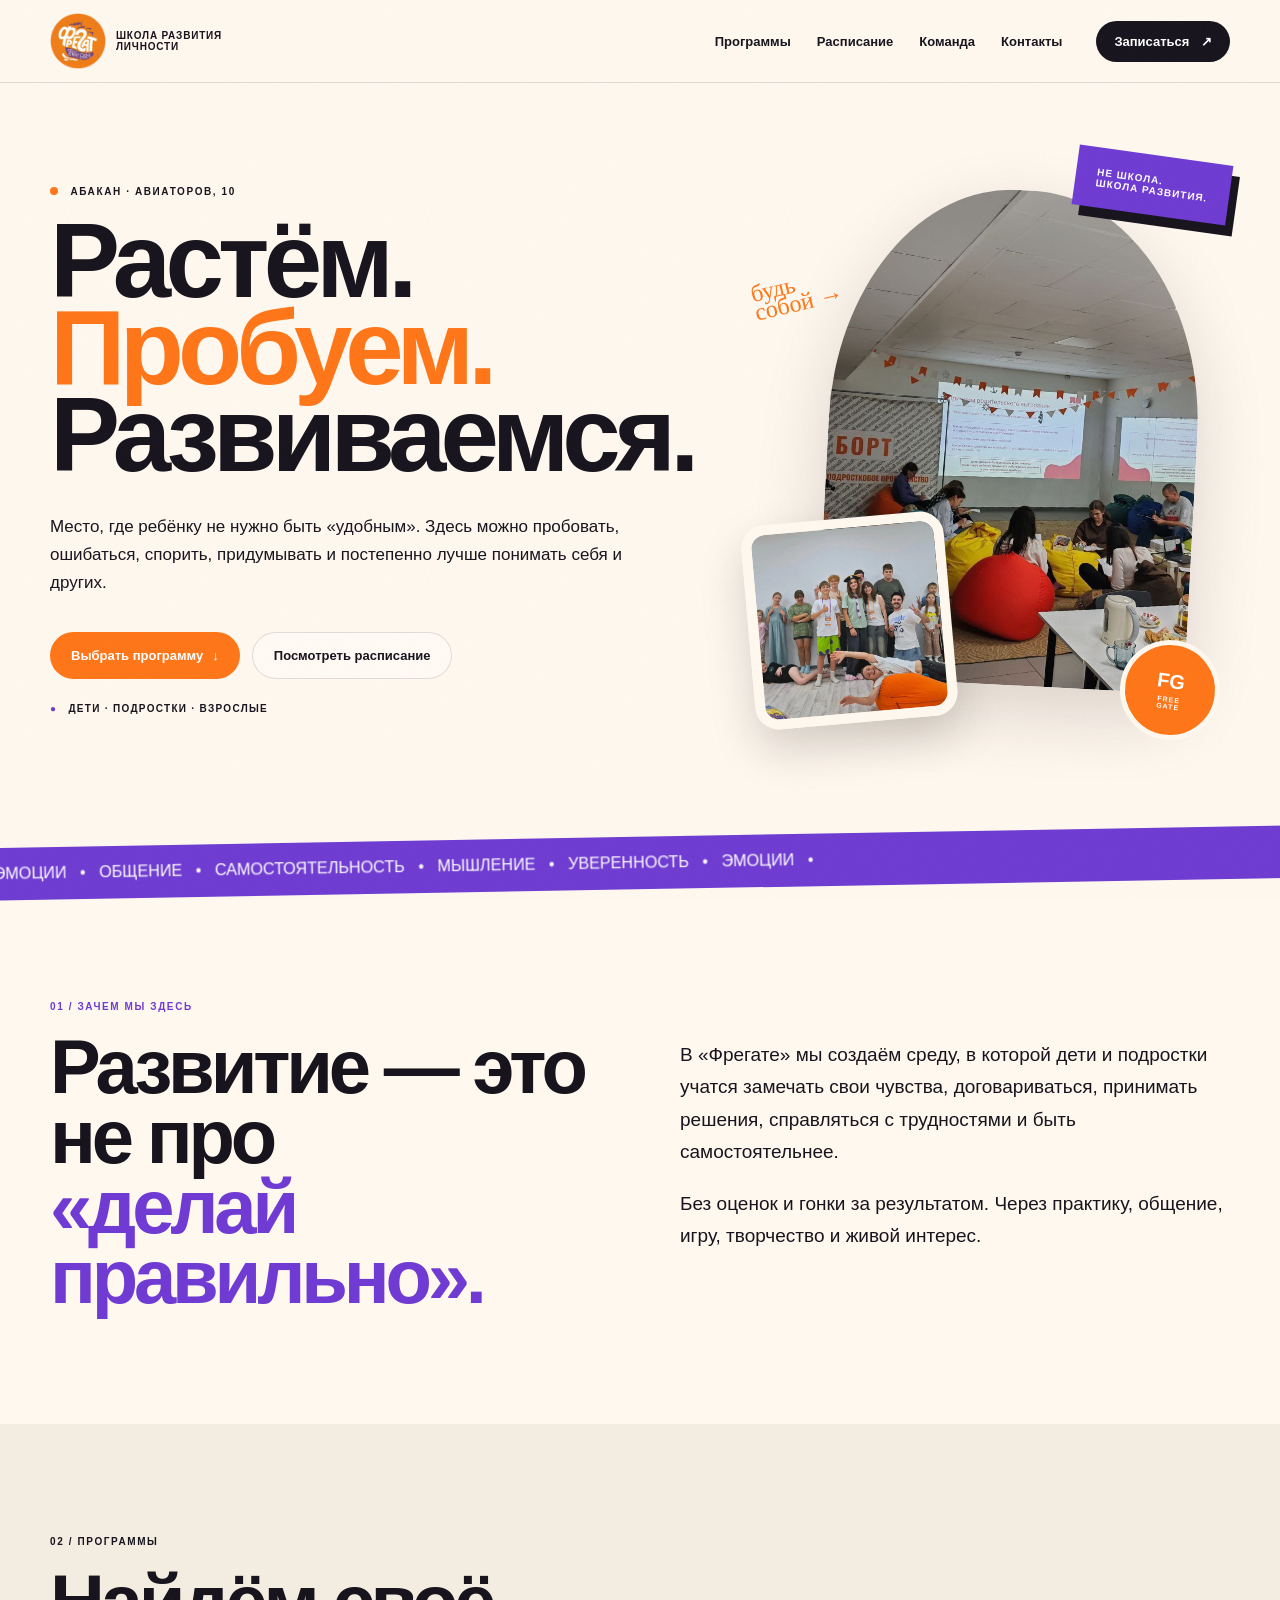
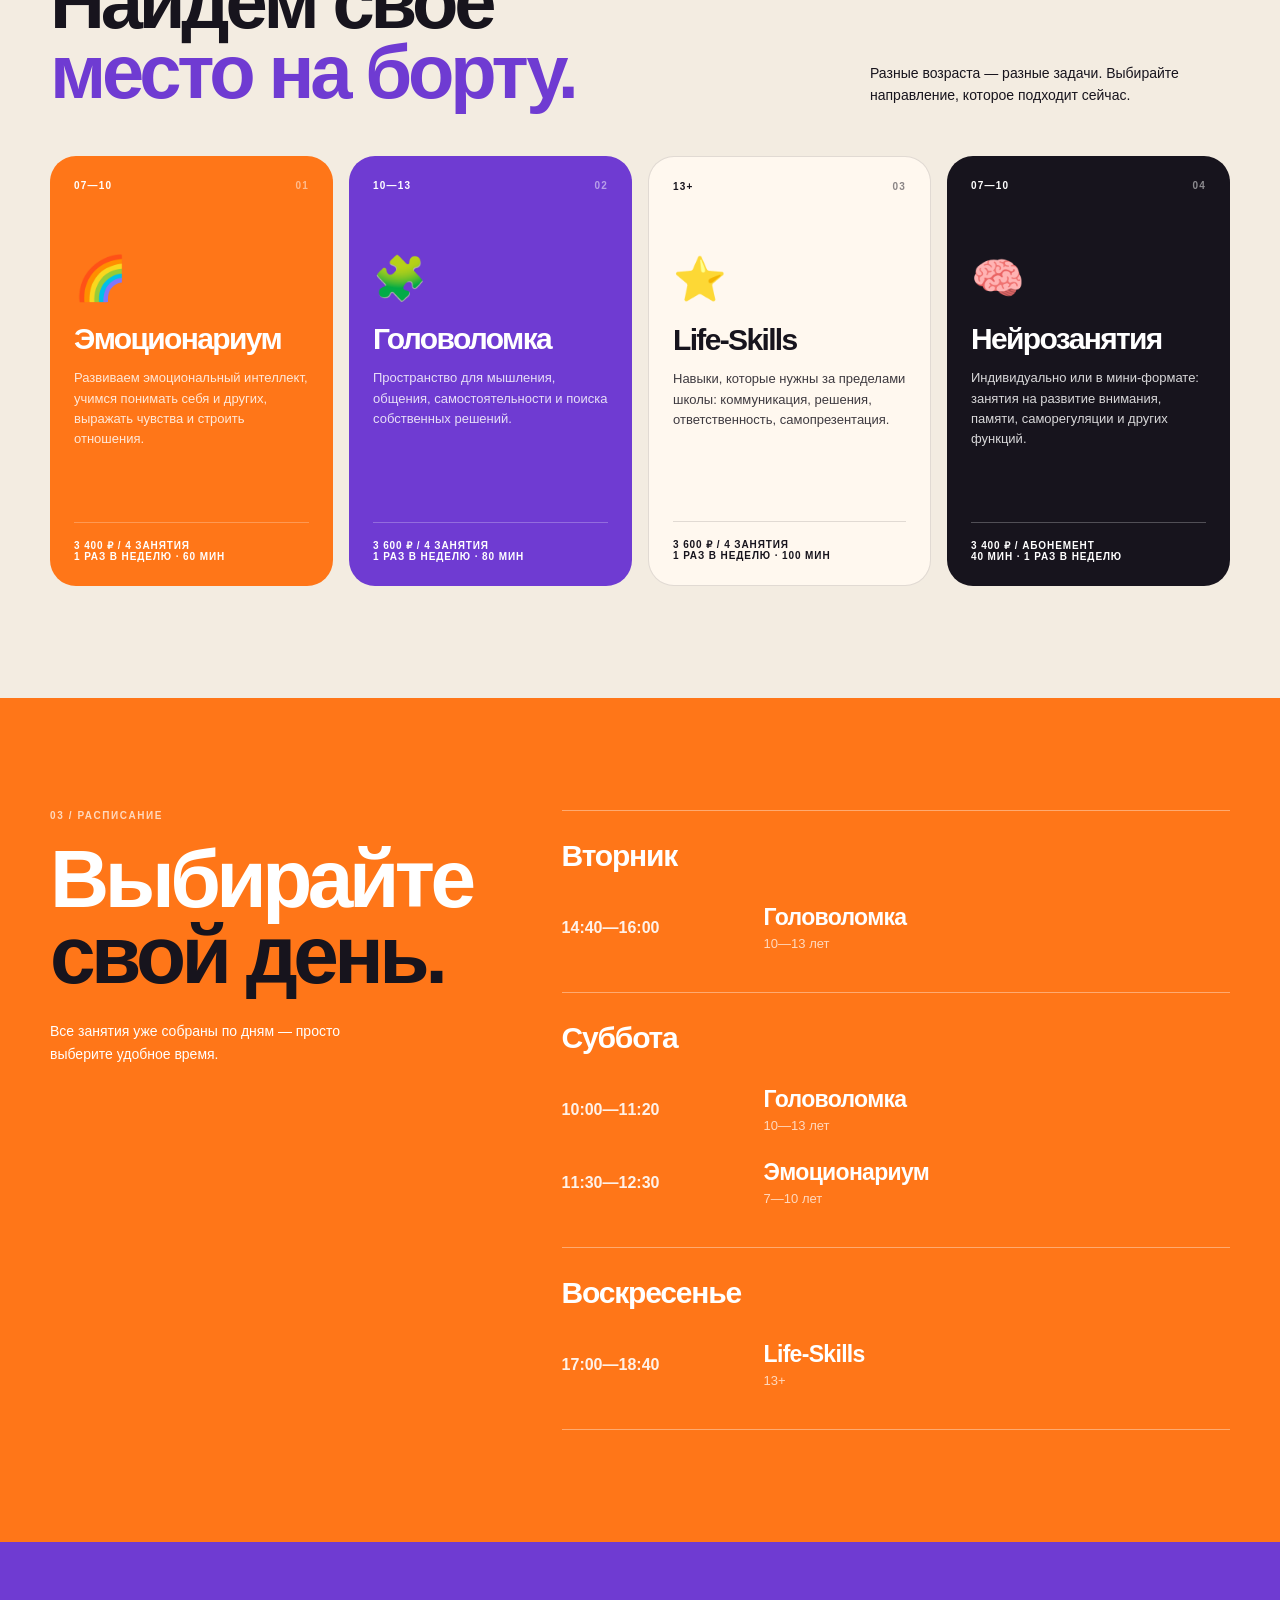
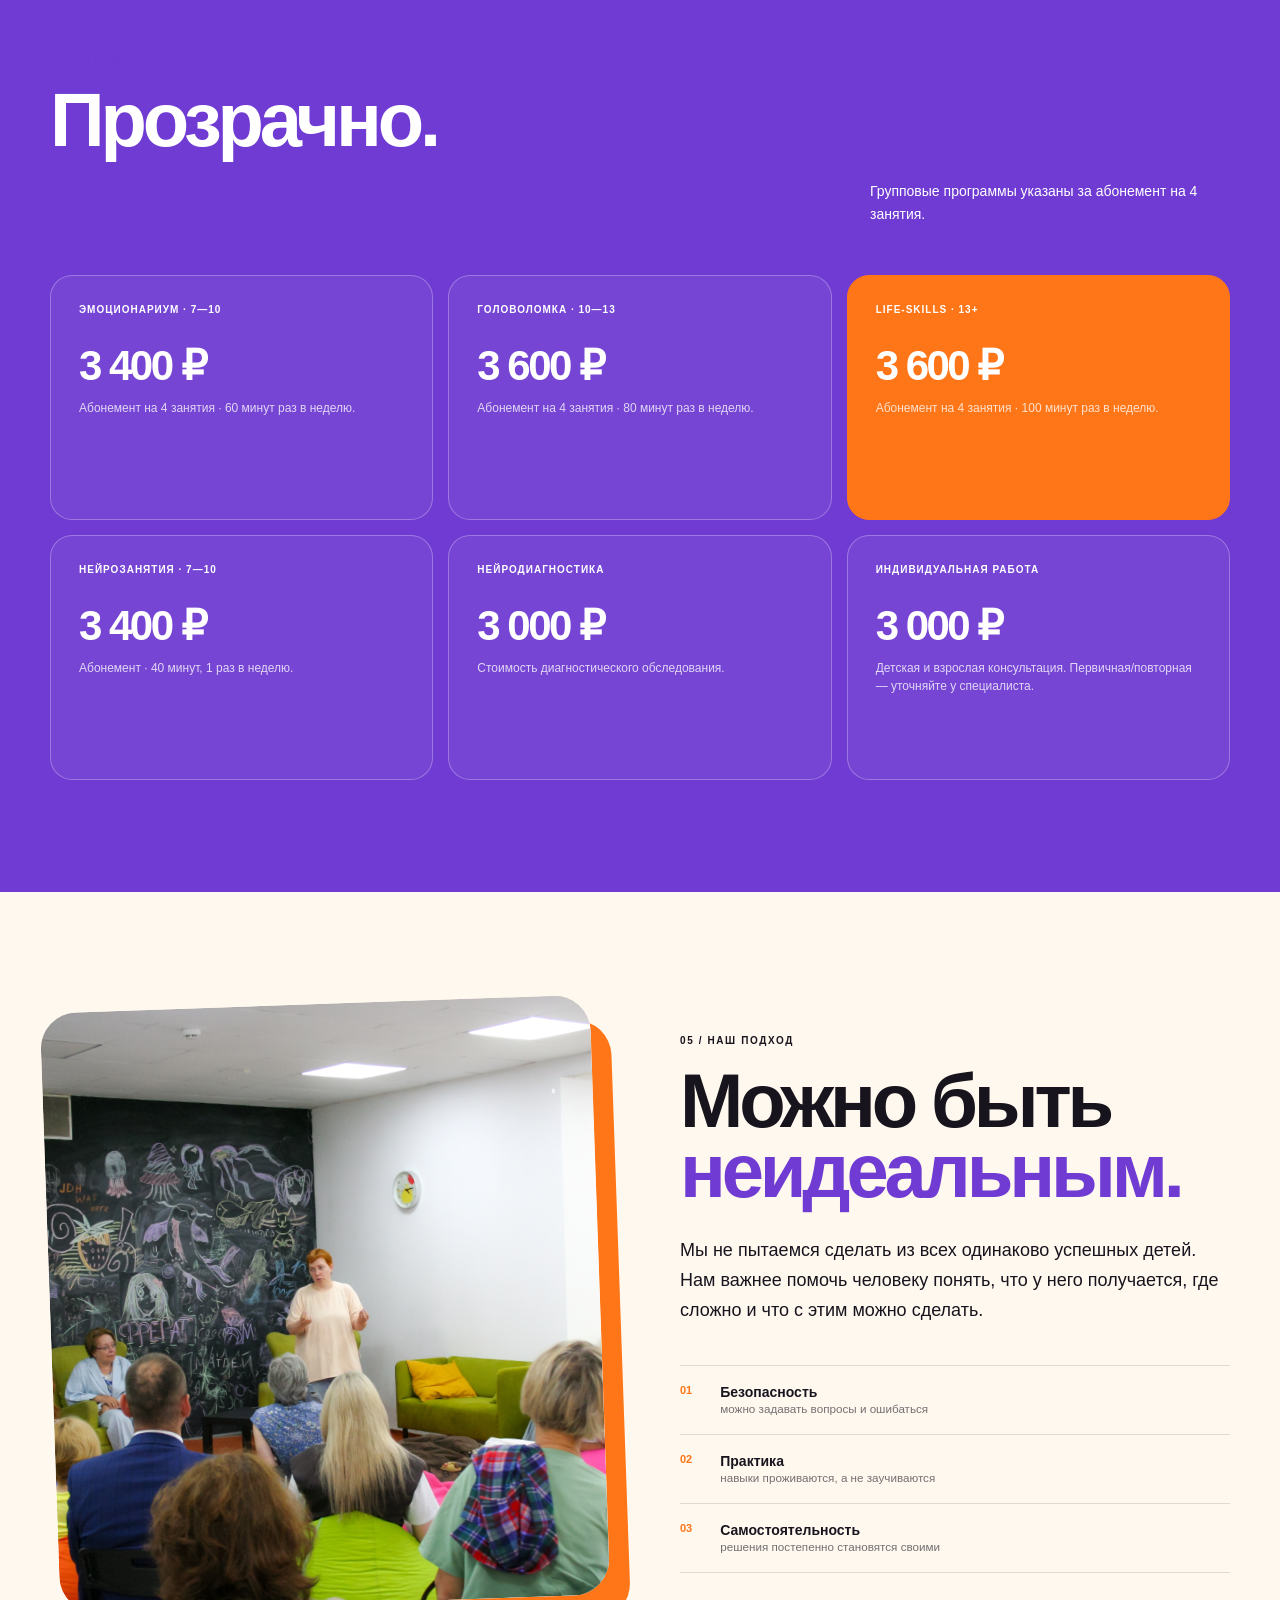
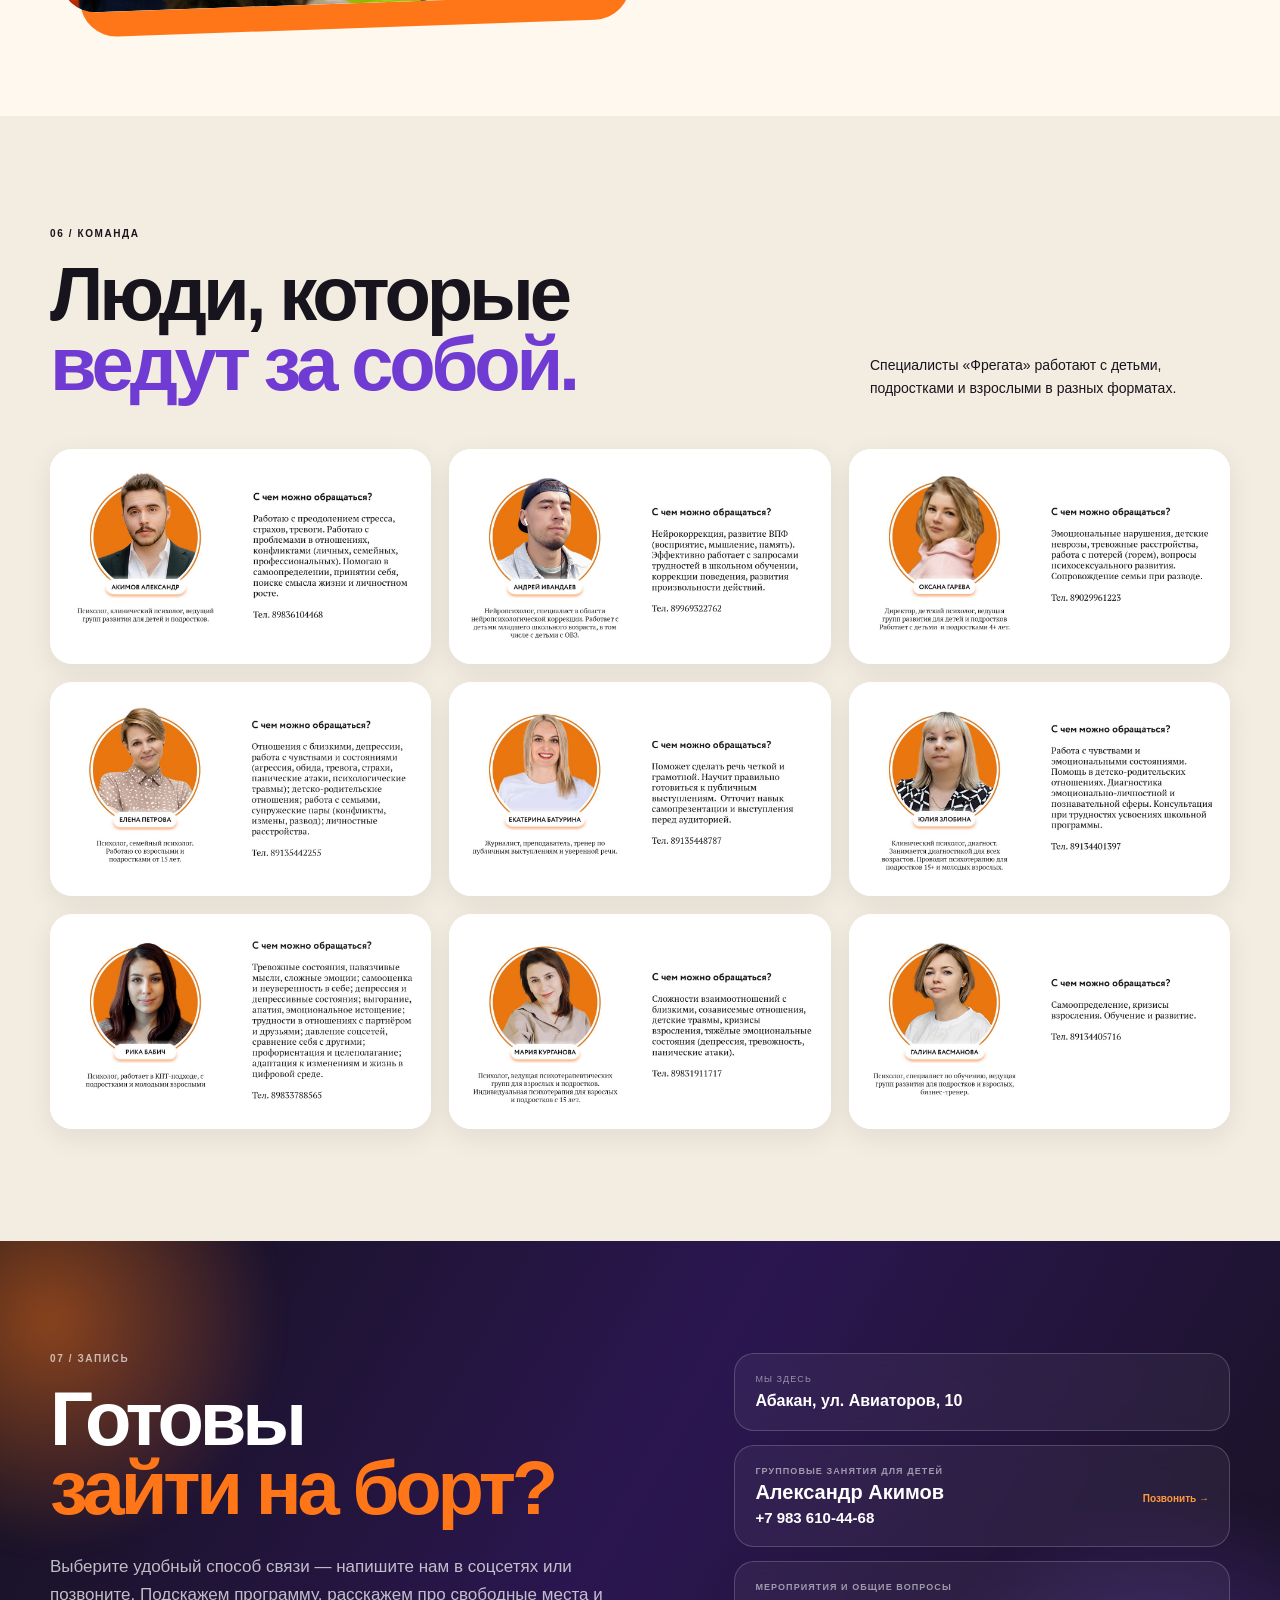
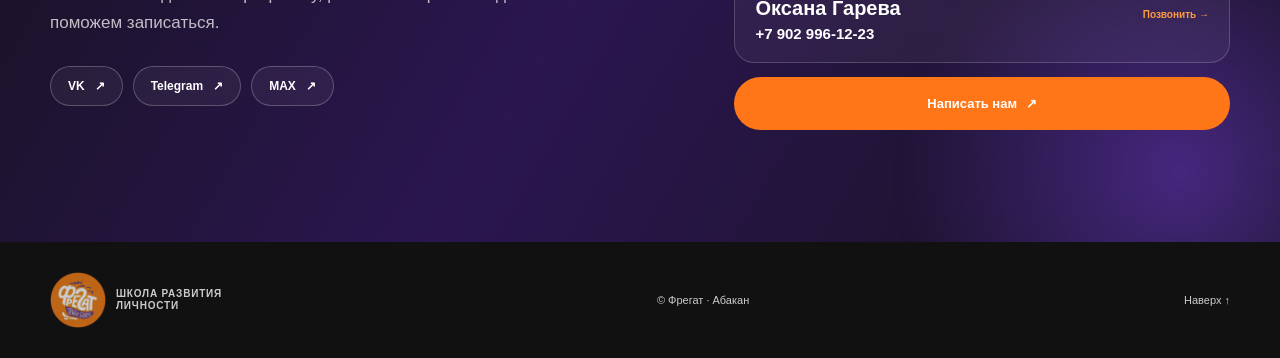
==== index.html @ 9e22047f "Add files via upload" ====
<!doctype html>
<html lang="ru">
<head>
<meta charset="utf-8">
<meta name="viewport" content="width=device-width,initial-scale=1">
<meta name="theme-color" content="#ff7a19">
<meta name="description" content="Школа развития личности «Фрегат» — группы для детей и подростков, индивидуальные консультации, нейропсихология и развивающие программы в Абакане.">
<title>Фрегат — школа развития личности</title>
<link rel="stylesheet" href="style.css">
</head>
<body>
<div class="noise"></div>

<header class="header">
  <div class="container nav">
    <a class="brand" href="#top"><img src="assets/logo.png" alt="Фрегат"><span>Школа развития<br>личности</span></a>
    <nav>
      <a href="#programs">Программы</a>
      <a href="#schedule">Расписание</a>
      <a href="#team">Команда</a>
      <a href="#contacts">Контакты</a>
    </nav>
    <a class="nav-cta" href="#contacts">Записаться <span>↗</span></a>
    <button class="burger" aria-label="Открыть меню">☰</button>
  </div>
</header>

<main id="top">
<section class="hero">
  <div class="container hero-grid">
    <div class="hero-copy">
      <div class="eyebrow"><i></i> Абакан · Авиаторов, 10</div>
      <h1>Растём.<br><em>Пробуем.</em><br>Развиваемся.</h1>
      <p class="lead">Место, где ребёнку не нужно быть «удобным». Здесь можно пробовать, ошибаться, спорить, придумывать и постепенно лучше понимать себя и других.</p>
      <div class="hero-actions">
        <a class="button button-orange" href="#programs">Выбрать программу <span>↓</span></a>
        <a class="button button-ghost" href="#schedule">Посмотреть расписание</a>
      </div>
      <div class="hero-note"><span>●</span> Дети · подростки · взрослые</div>
    </div>
    <div class="hero-visual">
      <div class="sticker purple">НЕ ШКОЛА.<br>ШКОЛА РАЗВИТИЯ.</div>
      <div class="photo-main"><img src="assets/space-1.png" alt="Занятие в Фрегате"></div>
      <div class="photo-small"><img src="assets/kids-1.png" alt="Дети на занятии"></div>
      <div class="scribble">будь<br>собой →</div>
      <div class="circle-mark">FG<br><small>FREE<br>GATE</small></div>
    </div>
  </div>
</section>

<section class="marquee"><div>ЭМОЦИИ&nbsp;&nbsp; • &nbsp;&nbsp;ОБЩЕНИЕ&nbsp;&nbsp; • &nbsp;&nbsp;САМОСТОЯТЕЛЬНОСТЬ&nbsp;&nbsp; • &nbsp;&nbsp;МЫШЛЕНИЕ&nbsp;&nbsp; • &nbsp;&nbsp;УВЕРЕННОСТЬ&nbsp;&nbsp; • &nbsp;&nbsp;ЭМОЦИИ&nbsp;&nbsp; • &nbsp;&nbsp;</div></section>

<section class="intro section">
  <div class="container two-col">
    <div>
      <div class="eyebrow purple-text">01 / Зачем мы здесь</div>
      <h2>Развитие — это не про<br><span>«делай правильно».</span></h2>
    </div>
    <div class="intro-text">
      <p>В «Фрегате» мы создаём среду, в которой дети и подростки учатся замечать свои чувства, договариваться, принимать решения, справляться с трудностями и быть самостоятельнее.</p>
      <p>Без оценок и гонки за результатом. Через практику, общение, игру, творчество и живой интерес.</p>
    </div>
  </div>
</section>

<section id="programs" class="section programs">
  <div class="container">
    <div class="section-head">
      <div><div class="eyebrow">02 / Программы</div><h2>Найдём своё<br><span>место на борту.</span></h2></div>
      <p>Разные возраста — разные задачи. Выбирайте направление, которое подходит сейчас.</p>
    </div>
    <div class="program-grid">
      <article class="program-card orange">
        <div class="card-top"><span>07—10</span><b>01</b></div>
        <div class="program-icon">🌈</div>
        <h3>Эмоционариум</h3>
        <p>Развиваем эмоциональный интеллект, учимся понимать себя и других, выражать чувства и строить отношения.</p>
        <div class="card-foot"><b>3 400 ₽ / 4 занятия</b><br>1 раз в неделю · 60 мин</div>
      </article>
      <article class="program-card purple">
        <div class="card-top"><span>10—13</span><b>02</b></div>
        <div class="program-icon">🧩</div>
        <h3>Головоломка</h3>
        <p>Пространство для мышления, общения, самостоятельности и поиска собственных решений.</p>
        <div class="card-foot"><b>3 600 ₽ / 4 занятия</b><br>1 раз в неделю · 80 мин</div>
      </article>
      <article class="program-card cream">
        <div class="card-top"><span>13+</span><b>03</b></div>
        <div class="program-icon">⭐</div>
        <h3>Life-Skills</h3>
        <p>Навыки, которые нужны за пределами школы: коммуникация, решения, ответственность, самопрезентация.</p>
        <div class="card-foot"><b>3 600 ₽ / 4 занятия</b><br>1 раз в неделю · 100 мин</div>
      </article>
      <article class="program-card dark">
        <div class="card-top"><span>07—10</span><b>04</b></div>
        <div class="program-icon">🧠</div>
        <h3>Нейрозанятия</h3>
        <p>Индивидуально или в мини-формате: занятия на развитие внимания, памяти, саморегуляции и других функций.</p>
        <div class="card-foot"><b>3 400 ₽ / абонемент</b><br>40 мин · 1 раз в неделю</div>
      </article>
    </div>
  </div>
</section>

<section id="schedule" class="section schedule">
  <div class="container schedule-wrap">
    <div class="schedule-title">
      <div class="eyebrow">03 / Расписание</div>
      <h2>Выбирайте<br><span>свой день.</span></h2>
      <p>Все занятия уже собраны по дням — просто выберите удобное время.</p>
    </div>
    <div class="days">
      <div class="day">
        <div class="day-name">Вторник</div>
        <div class="slot"><time>14:40—16:00</time><div><b>Головоломка</b><small>10—13 лет</small></div></div>
      </div>
      <div class="day">
        <div class="day-name">Суббота</div>
        <div class="slot"><time>10:00—11:20</time><div><b>Головоломка</b><small>10—13 лет</small></div></div>
        <div class="slot"><time>11:30—12:30</time><div><b>Эмоционариум</b><small>7—10 лет</small></div></div>
      </div>
      <div class="day">
        <div class="day-name">Воскресенье</div>
        <div class="slot"><time>17:00—18:40</time><div><b>Life-Skills</b><small>13+</small></div></div>
      </div>
    </div>
  </div>
</section>

<section class="section price-section">
  <div class="container">
    <div class="section-head">
      <div><div class="eyebrow purple-text">04 / Стоимость</div><h2>Прозрачно.<br><span>Без мелкого шрифта.</span></h2></div>
      <p>Групповые программы указаны за абонемент на 4 занятия.</p>
    </div>
    <div class="price-grid price-grid-six">
      <div class="price-card"><span>Эмоционариум · 7—10</span><strong>3 400 ₽</strong><p>Абонемент на 4 занятия · 60 минут раз в неделю.</p></div>
      <div class="price-card"><span>Головоломка · 10—13</span><strong>3 600 ₽</strong><p>Абонемент на 4 занятия · 80 минут раз в неделю.</p></div>
      <div class="price-card featured"><span>Life-Skills · 13+</span><strong>3 600 ₽</strong><p>Абонемент на 4 занятия · 100 минут раз в неделю.</p></div>
      <div class="price-card"><span>Нейрозанятия · 7—10</span><strong>3 400 ₽</strong><p>Абонемент · 40 минут, 1 раз в неделю.</p></div>
      <div class="price-card"><span>Нейродиагностика</span><strong>3 000 ₽</strong><p>Стоимость диагностического обследования.</p></div>
      <div class="price-card"><span>Индивидуальная работа</span><strong>3 000 ₽</strong><p>Детская и взрослая консультация. Первичная/повторная — уточняйте у специалиста.</p></div>
    </div>
  </div>
</section>

<section class="section philosophy">
  <div class="container philosophy-grid">
    <div class="chalk"><img src="assets/space-2.png" alt="Пространство Фрегата"></div>
    <div class="philosophy-copy">
      <div class="eyebrow">05 / Наш подход</div>
      <h2>Можно быть<br><span>неидеальным.</span></h2>
      <p>Мы не пытаемся сделать из всех одинаково успешных детей. Нам важнее помочь человеку понять, что у него получается, где сложно и что с этим можно сделать.</p>
      <div class="principles">
        <div><b>01</b><span>Безопасность<br><small>можно задавать вопросы и ошибаться</small></span></div>
        <div><b>02</b><span>Практика<br><small>навыки проживаются, а не заучиваются</small></span></div>
        <div><b>03</b><span>Самостоятельность<br><small>решения постепенно становятся своими</small></span></div>
      </div>
    </div>
  </div>
</section>

<section id="team" class="section team">
  <div class="container">
    <div class="section-head">
      <div><div class="eyebrow">06 / Команда</div><h2>Люди, которые<br><span>ведут за собой.</span></h2></div>
      <p>Специалисты «Фрегата» работают с детьми, подростками и взрослыми в разных форматах.</p>
    </div>
    <div class="team-grid team-grid-nine">
      <div class="team-photo"><img src="assets/team-1.png" alt="Специалист Фрегата"></div>
      <div class="team-photo"><img src="assets/team-2.png" alt="Специалист Фрегата"></div>
      <div class="team-photo"><img src="assets/team-3.png" alt="Специалист Фрегата"></div>
      <div class="team-photo"><img src="assets/team-4.png" alt="Специалист Фрегата"></div>
      <div class="team-photo"><img src="assets/team-5.png" alt="Специалист Фрегата"></div>
      <div class="team-photo"><img src="assets/team-6.png" alt="Специалист Фрегата"></div>
      <div class="team-photo"><img src="assets/team-7.png" alt="Специалист Фрегата"></div>
      <div class="team-photo"><img src="assets/team-8.png" alt="Специалист Фрегата"></div>
      <div class="team-photo"><img src="assets/team-9.png" alt="Специалист Фрегата"></div>
    </div>
  </div>
</section>



<section id="contacts" class="section contacts">
  <div class="contact-glow glow-one"></div><div class="contact-glow glow-two"></div>
  <div class="container contact-box">
    <div class="contact-intro">
      <div class="eyebrow">07 / Запись</div>
      <h2>Готовы<br><span>зайти на борт?</span></h2>
      <p>Выберите удобный способ связи — напишите нам в соцсетях или позвоните. Подскажем программу, расскажем про свободные места и поможем записаться.</p>
      <div class="social-row">
        <a href="https://vk.ru/fregatabk" target="_blank" rel="noopener">VK <span>↗</span></a>
        <a href="https://t.me/fregatabk" target="_blank" rel="noopener">Telegram <span>↗</span></a>
        <a href="https://max.ru/" target="_blank" rel="noopener">MAX <span>↗</span></a>
      </div>
    </div>
    <div class="contact-actions">
      <div class="address"><small>Мы здесь</small><b>Абакан, ул. Авиаторов, 10</b></div>
      <a class="contact-person" href="tel:+79836104468"><span class="person-label">Групповые занятия для детей</span><strong>Александр Акимов</strong><b>+7 983 610-44-68</b><em>Позвонить →</em></a>
      <a class="contact-person purple-contact" href="tel:+79029961223"><span class="person-label">Мероприятия и общие вопросы</span><strong>Оксана Гарева</strong><b>+7 902 996-12-23</b><em>Позвонить →</em></a>
      <a class="button button-orange big" href="https://vk.ru/fregatabk" target="_blank" rel="noopener">Написать нам <span>↗</span></a>
    </div>
  </div>
</section>
</main>

<footer class="footer">
  <div class="container footer-row">
    <div class="brand"><img src="assets/logo.png" alt="Фрегат"><span>Школа развития<br>личности</span></div>
    <span>© Фрегат · Абакан</span>
    <a href="#top">Наверх ↑</a>
  </div>
</footer>

<script src="script.js"></script>
</body>
</html>
---- style.css ----
:root{
  --orange:#ff7618;--orange2:#ff9b3d;--purple:#6f3bd2;--purple2:#a778ff;
  --ink:#17141d;--cream:#fff8ef;--paper:#f3ece1;--white:#fff;--line:rgba(23,20,29,.13);
}
*{box-sizing:border-box}
html{scroll-behavior:smooth}
body{margin:0;background:var(--cream);color:var(--ink);font-family:Arial,Helvetica,sans-serif;-webkit-font-smoothing:antialiased}
a{color:inherit}
.noise{position:fixed;inset:0;pointer-events:none;opacity:.025;z-index:30;background-image:url("data:image/svg+xml,%3Csvg xmlns='http://www.w3.org/2000/svg' width='180' height='180'%3E%3Cfilter id='n'%3E%3CfeTurbulence type='fractalNoise' baseFrequency='.8' numOctaves='3'/%3E%3C/filter%3E%3Crect width='100%25' height='100%25' filter='url(%23n)'/%3E%3C/svg%3E")}
.container{width:min(1180px,calc(100% - 48px));margin:0 auto}
.header{position:sticky;top:0;z-index:20;background:rgba(255,248,239,.94);backdrop-filter:blur(18px);border-bottom:1px solid var(--line)}
.nav{height:82px;display:flex;align-items:center;gap:34px;position:relative}
.brand{display:flex;align-items:center;gap:10px;text-decoration:none;font-size:10px;line-height:1.15;font-weight:800;text-transform:uppercase;letter-spacing:.08em;white-space:nowrap}
.brand img{width:56px;height:56px;object-fit:contain}
.nav nav{display:flex;align-items:center;gap:26px;margin-left:auto}
.nav nav a,.nav-cta{font-size:13px;font-weight:800;text-decoration:none}
.nav nav a{transition:.2s}.nav nav a:hover{color:var(--orange)}
.nav-cta{background:var(--ink);color:#fff;border-radius:999px;padding:13px 18px}.nav-cta span{margin-left:8px}
.burger{display:none;background:none;border:0;font-size:25px;cursor:pointer}
.hero{padding:72px 0 92px;overflow:hidden}
.hero-grid{display:grid;grid-template-columns:1.02fr .98fr;gap:54px;align-items:center}
.eyebrow{font-size:10px;font-weight:900;text-transform:uppercase;letter-spacing:.16em;margin-bottom:20px}.eyebrow i{display:inline-block;width:8px;height:8px;border-radius:50%;background:var(--orange);margin-right:8px}.purple-text{color:var(--purple)}
h1,h2,h3{font-family:Arial,Helvetica,sans-serif;letter-spacing:-.055em}
h1{font-size:clamp(64px,8.2vw,112px);line-height:.83;margin:0;font-weight:900}
h1 em{font-style:normal;color:var(--orange)}
.lead{font-size:17px;line-height:1.65;max-width:580px;margin:35px 0}
.hero-actions{display:flex;gap:12px;flex-wrap:wrap}.button{display:inline-flex;align-items:center;justify-content:center;text-decoration:none;border-radius:999px;padding:15px 21px;font-size:13px;font-weight:900;cursor:pointer}.button span{margin-left:9px}.button-orange{background:var(--orange);color:#fff}.button-ghost{border:1px solid var(--line);background:rgba(255,255,255,.35)}.button-orange:hover{background:#ef6510;transform:translateY(-2px)}
.hero-note{margin-top:24px;font-size:10px;font-weight:900;text-transform:uppercase;letter-spacing:.13em}.hero-note span{color:var(--purple);margin-right:7px}
.hero-visual{height:590px;position:relative}.photo-main{position:absolute;right:5%;top:35px;width:78%;height:495px;border-radius:48% 48% 9% 9%;overflow:hidden;transform:rotate(3deg);box-shadow:0 25px 70px rgba(35,24,16,.16)}.photo-main img{width:100%;height:100%;object-fit:cover}.photo-small{position:absolute;left:0;bottom:22px;width:43%;height:205px;border:10px solid var(--cream);border-radius:24px;overflow:hidden;box-shadow:0 20px 45px rgba(35,24,16,.18);transform:rotate(-5deg)}.photo-small img{width:100%;height:100%;object-fit:cover}.sticker{position:absolute;z-index:3;right:-2%;top:0;padding:19px 21px;font-size:10px;line-height:1.1;font-weight:900;letter-spacing:.1em;transform:rotate(8deg);box-shadow:8px 10px 0 var(--ink)}.sticker.purple{background:var(--purple);color:#fff}.scribble{position:absolute;z-index:3;left:1%;top:120px;color:var(--orange);font-family:cursive;font-size:24px;line-height:.8;transform:rotate(-13deg)}.circle-mark{position:absolute;z-index:3;right:0;bottom:5px;width:100px;height:100px;border-radius:50%;background:var(--orange);color:#fff;display:grid;place-content:center;text-align:center;font-weight:900;font-size:20px;line-height:1;transform:rotate(8deg);border:5px solid var(--cream)}.circle-mark small{font-size:7px;letter-spacing:.15em;margin-top:5px}
.marquee{overflow:hidden;background:var(--purple);color:#fff;padding:17px 0;white-space:nowrap;transform:rotate(-1deg) scale(1.01)}.marquee div{display:inline-block;width:max-content;animation:marquee 30s linear infinite;will-change:transform}@keyframes marquee{0%{transform:translateX(100vw)}100%{transform:translateX(-100%)}}
.section{padding:112px 0}.two-col{display:grid;grid-template-columns:1fr 1fr;gap:80px}.intro h2,.section-head h2,.schedule h2,.philosophy h2,.contacts h2{font-size:clamp(46px,6vw,76px);line-height:.92;margin:0}.intro h2 span,.section-head h2 span,.schedule h2 span,.philosophy h2 span,.contacts h2 span{color:var(--purple)}.intro-text{font-size:19px;line-height:1.7;padding-top:38px}.intro-text p{margin:0 0 20px}
.programs{background:var(--paper)}.section-head{display:flex;justify-content:space-between;gap:50px;align-items:end;margin-bottom:50px}.section-head>p{max-width:360px;line-height:1.6;font-size:14px;margin:0}
.program-grid{display:grid;grid-template-columns:repeat(4,1fr);gap:16px}.program-card{min-height:430px;padding:24px;border-radius:26px;display:flex;flex-direction:column;transition:.25s}.program-card:hover{transform:translateY(-7px)}.program-card.orange{background:var(--orange);color:#fff}.program-card.purple{background:var(--purple);color:#fff}.program-card.cream{background:var(--cream);border:1px solid var(--line)}.program-card.dark{background:var(--ink);color:#fff}.card-top{display:flex;justify-content:space-between;font-size:10px;font-weight:900;letter-spacing:.12em}.card-top b{opacity:.5}.program-icon{font-size:43px;margin:62px 0 18px}.program-card h3{font-size:30px;margin:0}.program-card p{font-size:13px;line-height:1.55;margin:12px 0 25px;opacity:.83}.card-foot{font-size:10px;text-transform:uppercase;font-weight:900;letter-spacing:.09em;margin-top:auto;padding-top:17px;border-top:1px solid rgba(255,255,255,.25)}.cream .card-foot{border-color:var(--line)}
.schedule{background:var(--orange);color:#fff}.schedule-wrap{display:grid;grid-template-columns:.75fr 1.25fr;gap:90px}.schedule-title h2{font-size:clamp(54px,6.5vw,82px)}.schedule h2 span{color:var(--ink)}.schedule .eyebrow{color:rgba(255,255,255,.72)}.schedule-title p{font-size:14px;line-height:1.6;max-width:320px;margin-top:28px}.days{border-top:1px solid rgba(255,255,255,.38)}.day{padding:28px 0;border-bottom:1px solid rgba(255,255,255,.38)}.day-name{font-size:30px;font-weight:900;letter-spacing:-.04em;margin-bottom:18px}.slot{display:grid;grid-template-columns:190px 1fr;align-items:center;padding:13px 0;gap:12px}.slot time{font-size:16px;font-weight:800;opacity:.9}.slot b{font-size:23px;font-weight:900;letter-spacing:-.03em}.slot small{display:block;font-size:13px;margin-top:5px;opacity:.72}
.price-section{background:var(--purple);color:#fff}.price-grid{display:grid;grid-template-columns:repeat(3,1fr);gap:15px}.price-card{padding:28px;border:1px solid rgba(255,255,255,.28);border-radius:22px;min-height:245px;display:flex;flex-direction:column;background:rgba(255,255,255,.05)}.price-card.featured{background:var(--orange);border-color:var(--orange)}.price-card span{font-size:10px;text-transform:uppercase;font-weight:900;letter-spacing:.1em}.price-card strong{font-size:42px;line-height:1;font-weight:900;letter-spacing:-.06em;margin:30px 0 12px}.price-card p{font-size:12px;line-height:1.5;opacity:.78;margin:0}.micro{font-size:11px;opacity:.65;margin-top:22px}
.philosophy{background:var(--cream)}.philosophy-grid{display:grid;grid-template-columns:1fr 1fr;gap:80px;align-items:center}.chalk{height:600px;border-radius:36px;overflow:hidden;transform:rotate(-2deg);box-shadow:20px 25px 0 var(--orange)}.chalk img{width:100%;height:100%;object-fit:cover}.philosophy-copy>p{font-size:18px;line-height:1.65;max-width:540px;margin:30px 0 40px}.principles{border-top:1px solid var(--line)}.principles>div{display:flex;gap:28px;padding:18px 0;border-bottom:1px solid var(--line)}.principles b{font-size:11px;color:var(--orange)}.principles span{font-weight:900;font-size:14px}.principles small{font-weight:500;opacity:.6}
.team{background:var(--paper)}.team-grid{display:grid;grid-template-columns:repeat(3,1fr);gap:18px}.team-photo{background:#fff;border-radius:22px;overflow:hidden;box-shadow:0 8px 28px rgba(23,20,29,.08)}.team-photo img{width:100%;height:auto;display:block}
.contacts{position:relative;overflow:hidden;background:linear-gradient(120deg,#15121d 0%,#2b1650 48%,#17121f 100%);color:#fff}.contact-glow{position:absolute;border-radius:50%;filter:blur(12px);pointer-events:none}.glow-one{width:460px;height:460px;background:radial-gradient(circle,rgba(255,118,24,.5),rgba(255,118,24,0) 70%);left:-180px;top:-150px}.glow-two{width:560px;height:560px;background:radial-gradient(circle,rgba(111,59,210,.52),rgba(111,59,210,0) 70%);right:-180px;bottom:-210px}.contact-box{position:relative;z-index:1;display:grid;grid-template-columns:1fr .82fr;gap:80px}.contacts .eyebrow{color:rgba(255,255,255,.65)}.contacts h2 span{color:var(--orange)}.contacts p{max-width:580px;font-size:17px;line-height:1.65;margin-top:30px;color:rgba(255,255,255,.72)}.social-row{display:flex;gap:10px;flex-wrap:wrap;margin-top:28px}.social-row a{display:inline-flex;align-items:center;gap:10px;color:#fff;text-decoration:none;border:1px solid rgba(255,255,255,.23);border-radius:999px;padding:12px 17px;font-size:12px;font-weight:900;background:rgba(255,255,255,.05);backdrop-filter:blur(10px);transition:.2s}.social-row a:hover{background:rgba(255,255,255,.13);transform:translateY(-2px)}.contact-actions{display:flex;flex-direction:column;gap:14px}.address,.contact-person{border:1px solid rgba(255,255,255,.18);border-radius:20px;background:rgba(255,255,255,.05);backdrop-filter:blur(12px)}.address{padding:20px}.address small{display:block;text-transform:uppercase;font-size:9px;letter-spacing:.12em;opacity:.5;margin-bottom:8px}.address b{font-size:16px}.contact-person{display:grid;grid-template-columns:1fr auto;gap:5px 16px;padding:20px;text-decoration:none;color:#fff;transition:.2s}.contact-person:hover{transform:translateY(-3px);border-color:rgba(255,118,24,.7);background:rgba(255,255,255,.09)}.contact-person .person-label{grid-column:1/-1;text-transform:uppercase;letter-spacing:.12em;font-size:9px;color:rgba(255,255,255,.55);font-weight:900}.contact-person strong{font-size:20px}.contact-person b{font-size:15px;align-self:center}.contact-person em{grid-column:2;grid-row:2;font-size:10px;color:var(--orange2);font-style:normal;font-weight:900;align-self:end}.button.big{padding:19px}.footer{background:#111;color:#fff;padding:30px 0}.footer-row{display:flex;align-items:center;justify-content:space-between;gap:20px;font-size:11px;opacity:.78}.footer .brand{color:#fff}.footer a{text-decoration:none}
.gallery{padding-top:0;background:var(--paper)}.gallery-grid{display:grid;grid-template-columns:1.2fr .8fr .8fr;gap:14px}.gallery-grid img{width:100%;height:360px;object-fit:cover;border-radius:24px}.gallery-grid img:first-child{height:440px}
@media(max-width:900px){.container{width:min(100% - 36px,1180px)}.nav nav,.nav-cta{display:none}.burger{display:block;margin-left:auto}.nav nav.open{display:flex;position:absolute;top:82px;left:0;right:0;background:rgba(255,248,239,.98);padding:20px 24px;flex-direction:column;gap:16px;border-bottom:1px solid var(--line);box-shadow:0 15px 30px rgba(0,0,0,.08)}.hero-grid,.two-col,.schedule-wrap,.philosophy-grid,.contact-box{grid-template-columns:1fr}.hero-visual{height:510px}.section{padding:82px 0}.section-head{display:block}.section-head>p{margin-top:20px}.program-grid{grid-template-columns:1fr 1fr}.price-grid{grid-template-columns:1fr 1fr}.team-grid{grid-template-columns:1fr 1fr}.gallery-grid{grid-template-columns:1fr 1fr}.gallery-grid img,.gallery-grid img:first-child{height:330px}.contact-box{gap:42px}}
@media(max-width:600px){.container{width:calc(100% - 28px)}.nav{height:70px}.brand img{width:47px;height:47px}.nav nav.open{top:70px}.hero{padding:48px 0 60px}.hero-grid{gap:24px}h1{font-size:62px}.lead{font-size:15px;margin:28px 0}.hero-visual{height:395px}.photo-main{height:320px;width:82%;right:3%;top:25px}.photo-small{height:145px;width:45%;bottom:15px}.sticker{font-size:8px;padding:14px}.circle-mark{width:76px;height:76px;font-size:15px}.section{padding:65px 0}.intro h2,.section-head h2,.schedule h2,.philosophy h2,.contacts h2{font-size:50px}.program-grid,.price-grid,.team-grid,.gallery-grid{grid-template-columns:1fr}.program-card{min-height:350px}.program-icon{margin-top:45px}.day-name{font-size:26px}.slot{grid-template-columns:112px 1fr;gap:10px}.slot time{font-size:12px}.slot b{font-size:17px}.slot small{font-size:11px}.chalk{height:380px}.contact-person{grid-template-columns:1fr}.contact-person b,.contact-person em{grid-column:1;grid-row:auto}.contact-person em{margin-top:4px}.social-row a{flex:1;justify-content:center}.footer-row{flex-wrap:wrap}.footer-row>span{order:3;width:100%}}
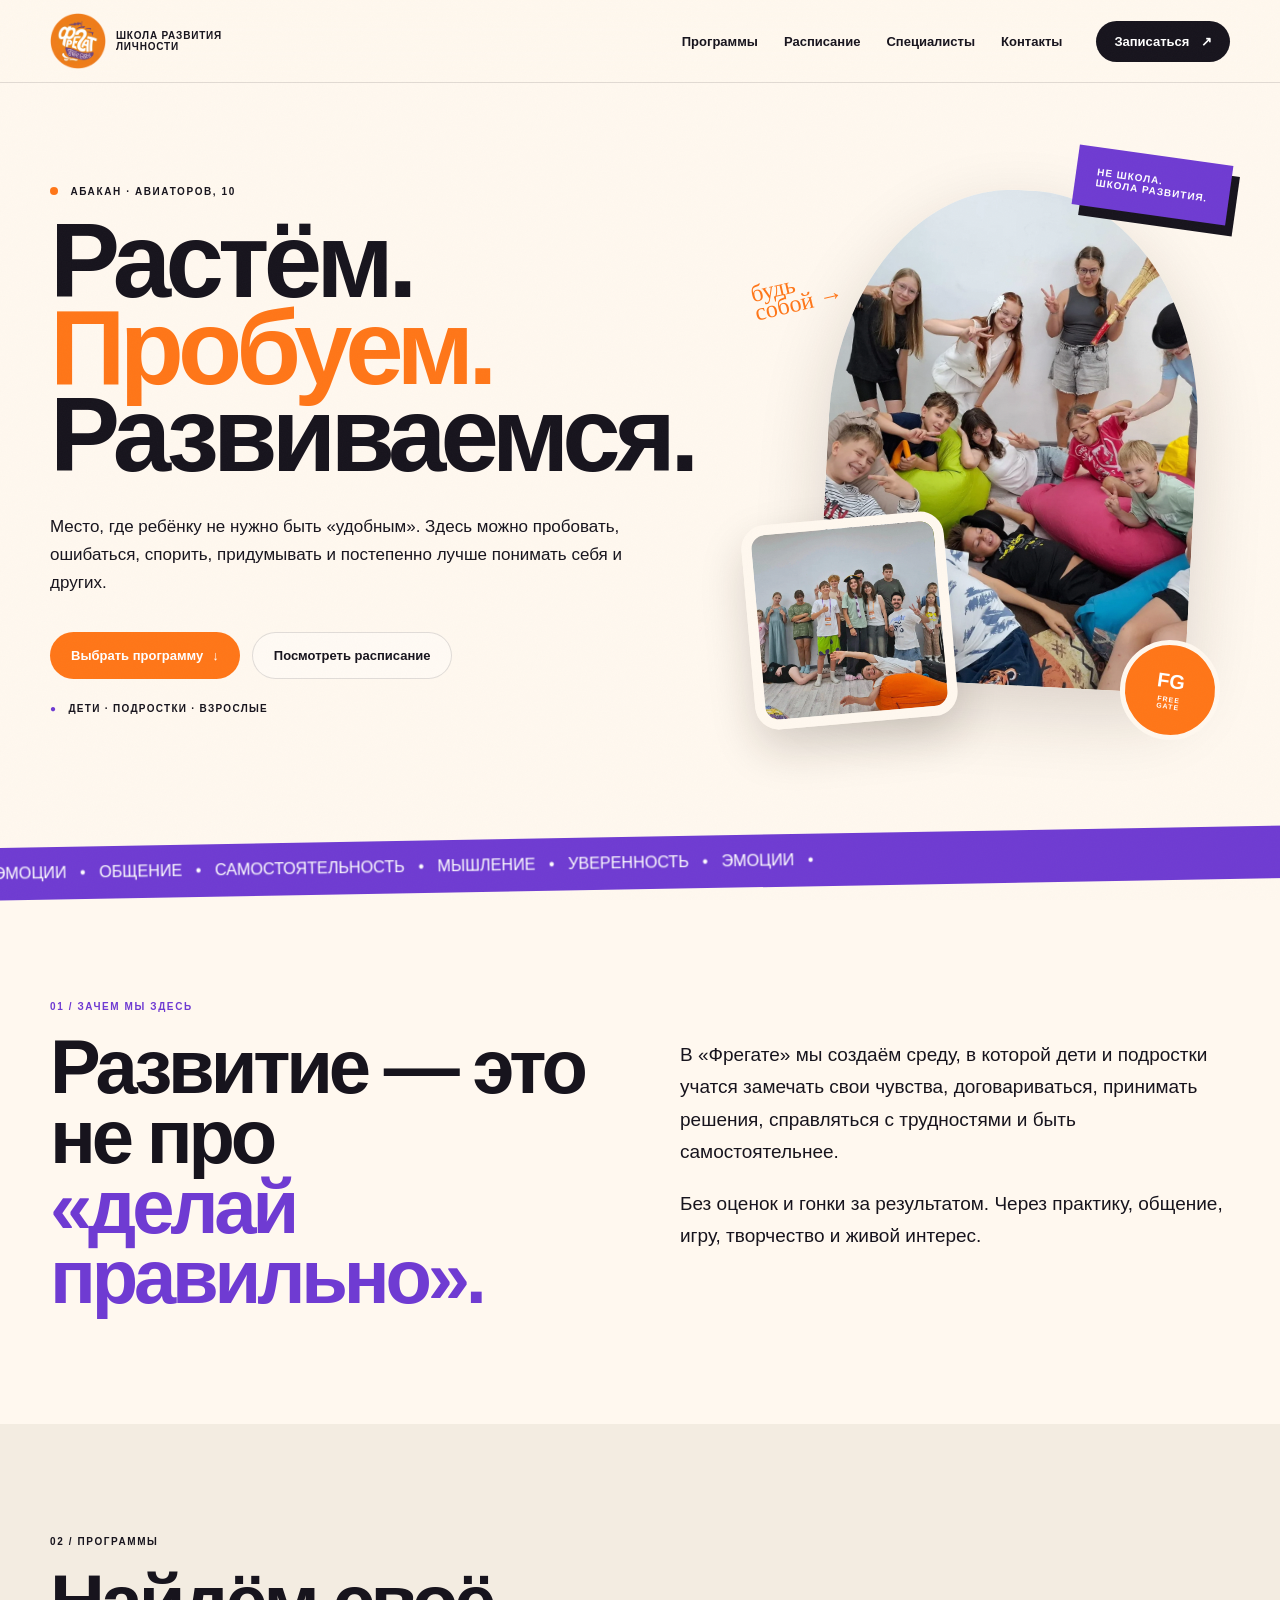
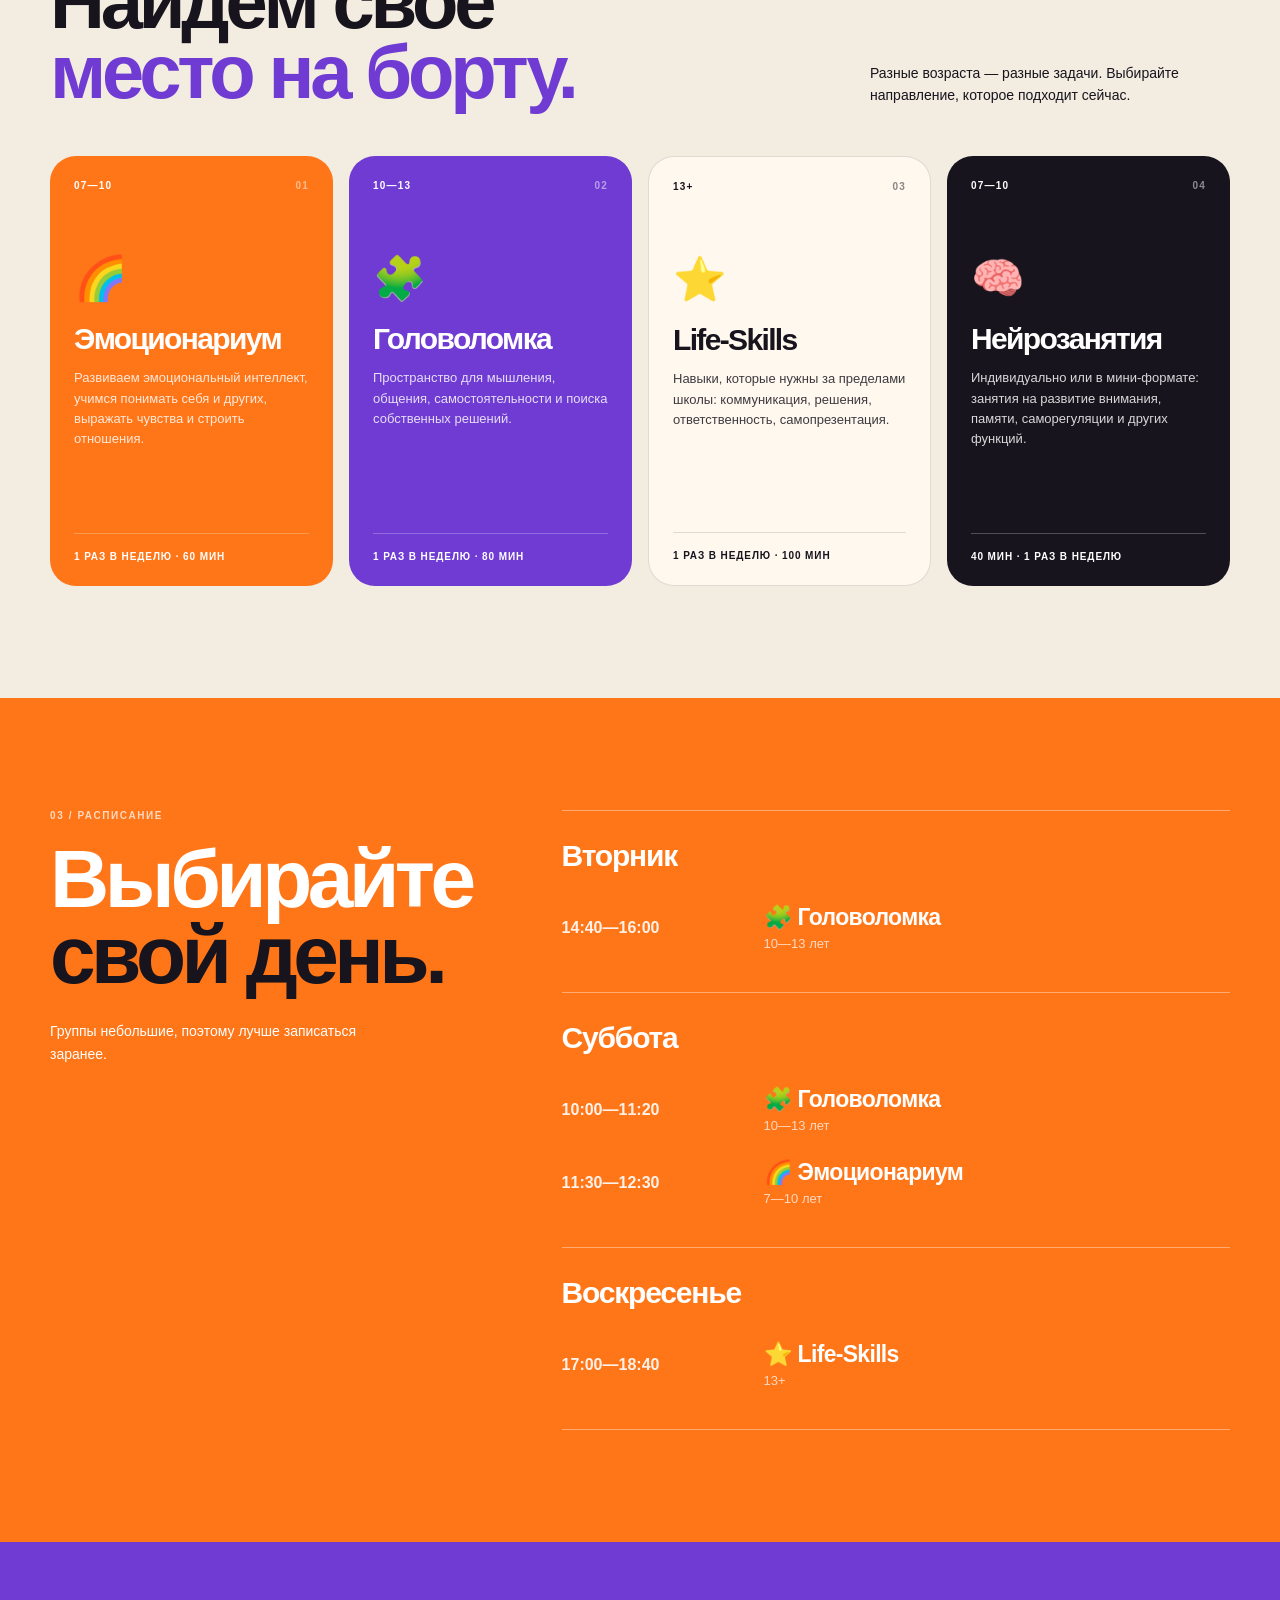
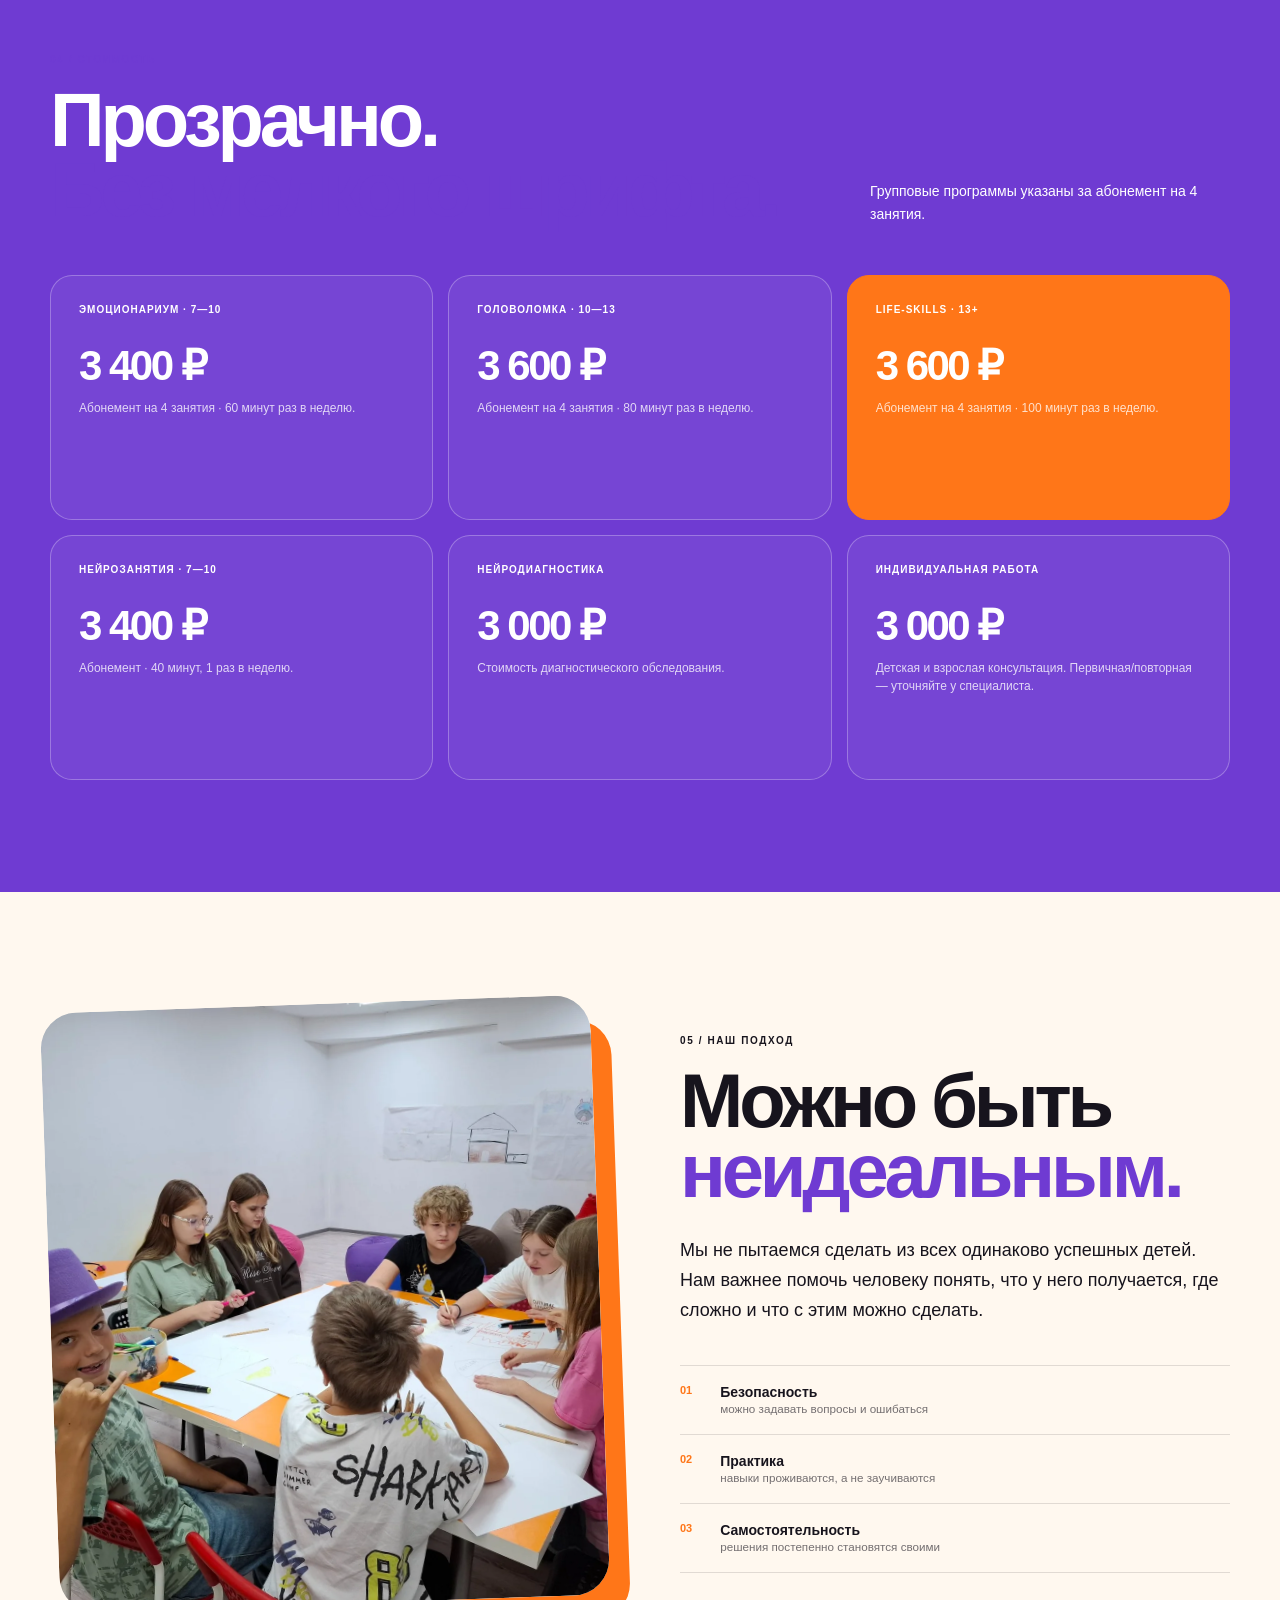
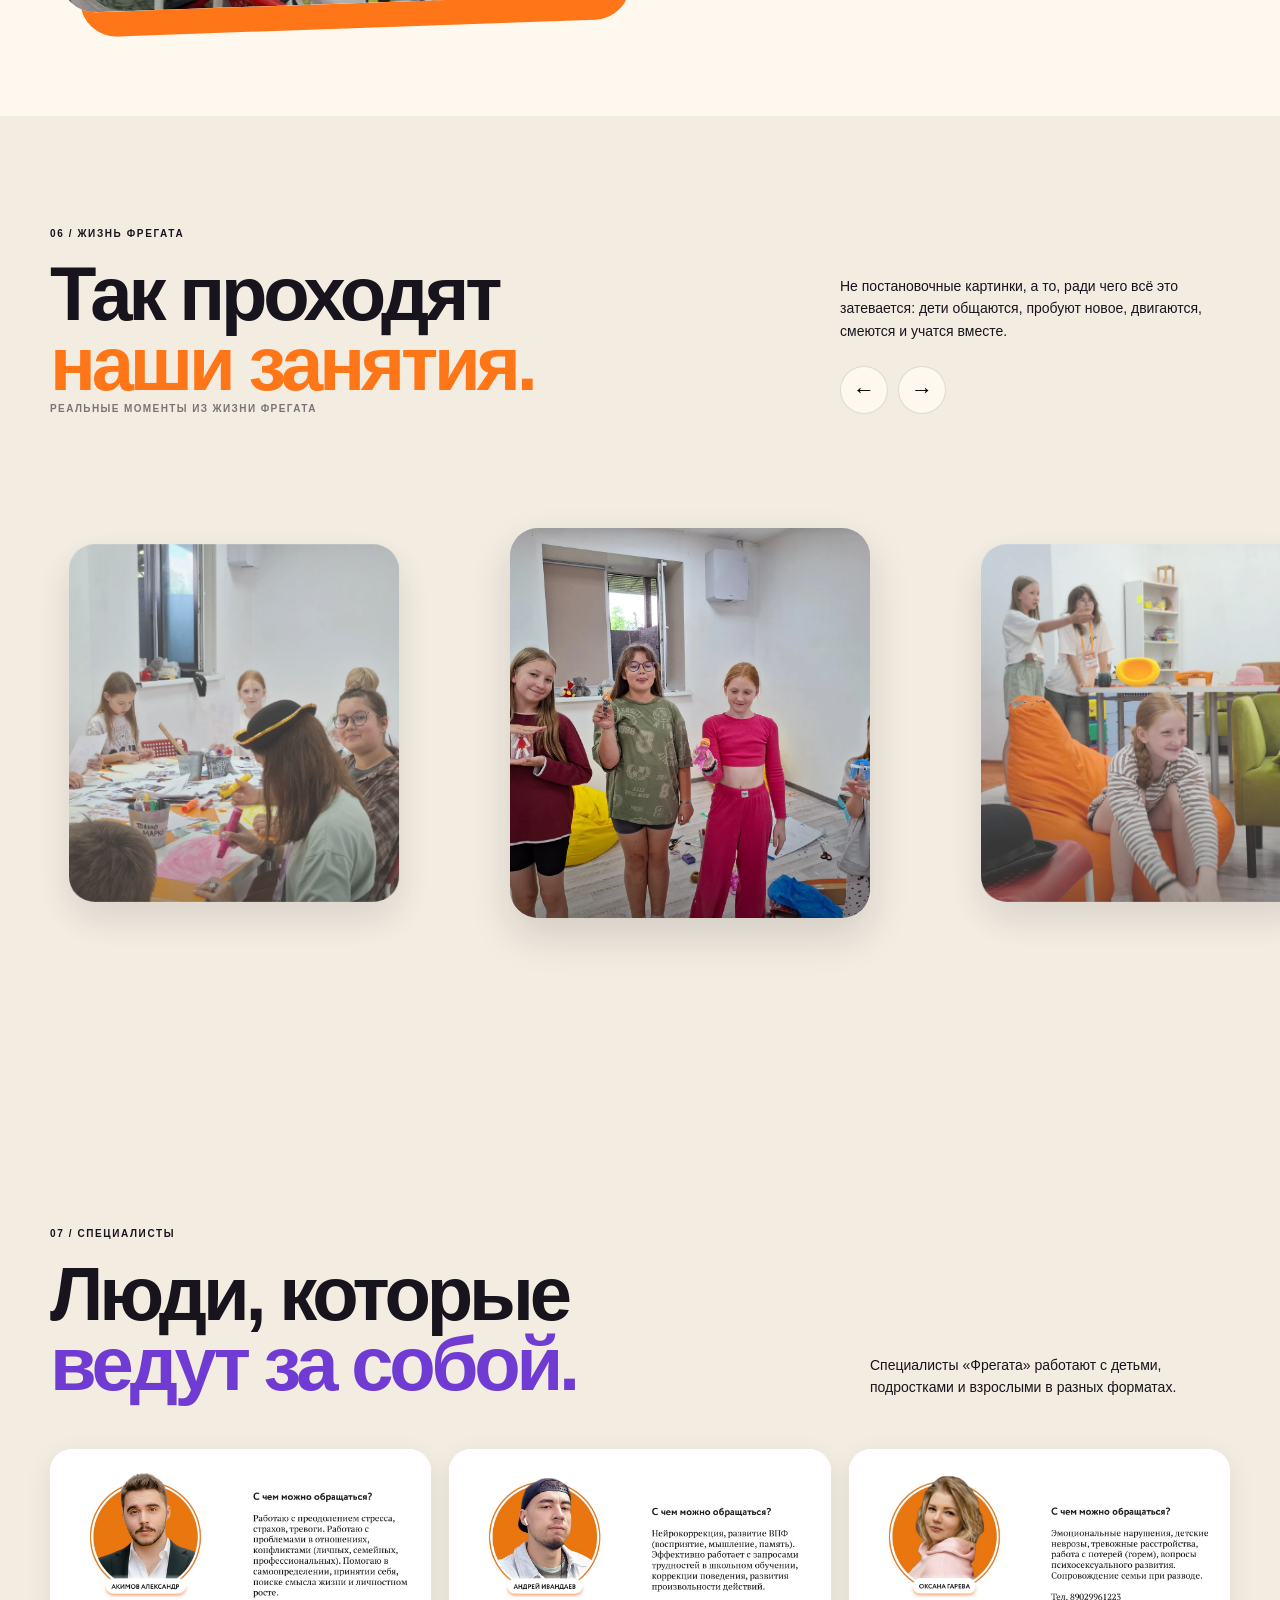
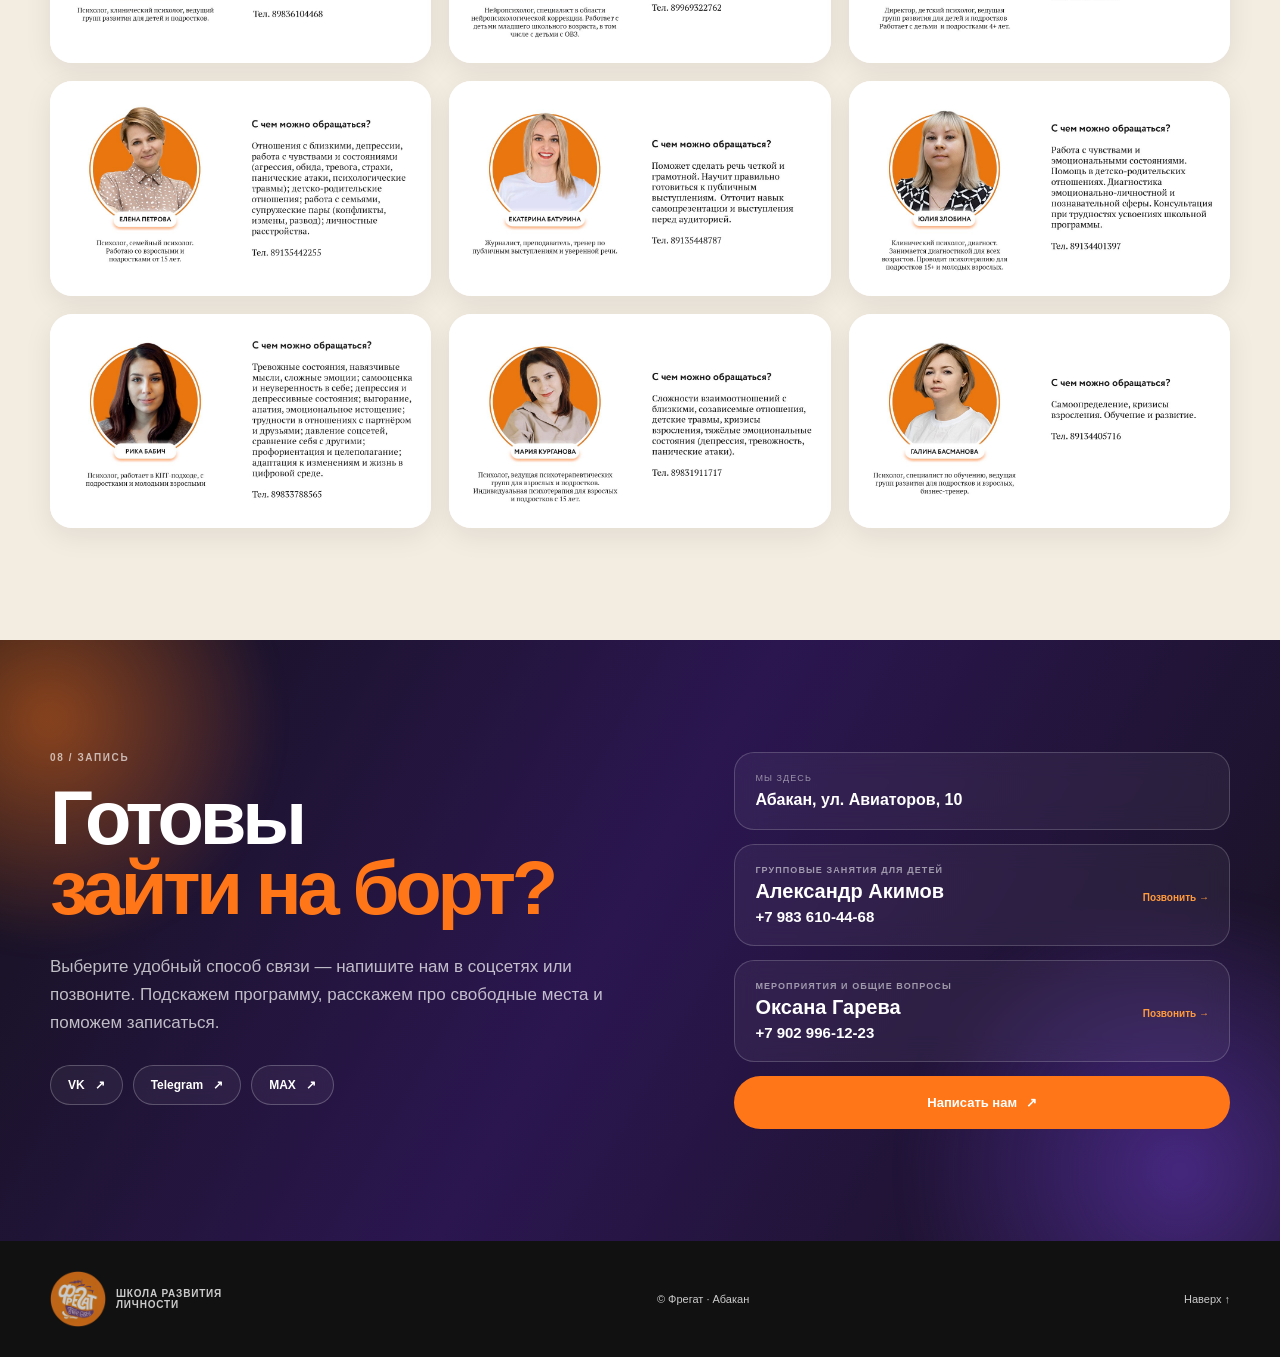
==== commit 1f0dff87: "Add files via upload" ====
--- a/index.html
+++ b/index.html
@@ -17,7 +17,7 @@
     <nav>
       <a href="#programs">Программы</a>
       <a href="#schedule">Расписание</a>
-      <a href="#team">Команда</a>
+      <a href="#team">Специалисты</a>
       <a href="#contacts">Контакты</a>
     </nav>
     <a class="nav-cta" href="#contacts">Записаться <span>↗</span></a>
@@ -40,7 +40,7 @@
     </div>
     <div class="hero-visual">
       <div class="sticker purple">НЕ ШКОЛА.<br>ШКОЛА РАЗВИТИЯ.</div>
-      <div class="photo-main"><img src="assets/space-1.png" alt="Занятие в Фрегате"></div>
+      <div class="photo-main"><img src="assets/life-04.webp" alt="Дети на занятии во Фрегате"></div>
       <div class="photo-small"><img src="assets/kids-1.png" alt="Дети на занятии"></div>
       <div class="scribble">будь<br>собой →</div>
       <div class="circle-mark">FG<br><small>FREE<br>GATE</small></div>
@@ -75,28 +75,28 @@
         <div class="program-icon">🌈</div>
         <h3>Эмоционариум</h3>
         <p>Развиваем эмоциональный интеллект, учимся понимать себя и других, выражать чувства и строить отношения.</p>
-        <div class="card-foot"><b>3 400 ₽ / 4 занятия</b><br>1 раз в неделю · 60 мин</div>
+        <div class="card-foot">1 раз в неделю · 60 мин</div>
       </article>
       <article class="program-card purple">
         <div class="card-top"><span>10—13</span><b>02</b></div>
         <div class="program-icon">🧩</div>
         <h3>Головоломка</h3>
         <p>Пространство для мышления, общения, самостоятельности и поиска собственных решений.</p>
-        <div class="card-foot"><b>3 600 ₽ / 4 занятия</b><br>1 раз в неделю · 80 мин</div>
+        <div class="card-foot">1 раз в неделю · 80 мин</div>
       </article>
       <article class="program-card cream">
         <div class="card-top"><span>13+</span><b>03</b></div>
         <div class="program-icon">⭐</div>
         <h3>Life-Skills</h3>
         <p>Навыки, которые нужны за пределами школы: коммуникация, решения, ответственность, самопрезентация.</p>
-        <div class="card-foot"><b>3 600 ₽ / 4 занятия</b><br>1 раз в неделю · 100 мин</div>
+        <div class="card-foot">1 раз в неделю · 100 мин</div>
       </article>
       <article class="program-card dark">
         <div class="card-top"><span>07—10</span><b>04</b></div>
         <div class="program-icon">🧠</div>
         <h3>Нейрозанятия</h3>
         <p>Индивидуально или в мини-формате: занятия на развитие внимания, памяти, саморегуляции и других функций.</p>
-        <div class="card-foot"><b>3 400 ₽ / абонемент</b><br>40 мин · 1 раз в неделю</div>
+        <div class="card-foot">40 мин · 1 раз в неделю</div>
       </article>
     </div>
   </div>
@@ -107,21 +107,21 @@
     <div class="schedule-title">
       <div class="eyebrow">03 / Расписание</div>
       <h2>Выбирайте<br><span>свой день.</span></h2>
-      <p>Все занятия уже собраны по дням — просто выберите удобное время.</p>
+      <p>Группы небольшие, поэтому лучше записаться заранее.</p>
     </div>
     <div class="days">
       <div class="day">
         <div class="day-name">Вторник</div>
-        <div class="slot"><time>14:40—16:00</time><div><b>Головоломка</b><small>10—13 лет</small></div></div>
+        <div class="slot"><time>14:40—16:00</time><div><b>🧩 Головоломка</b><small>10—13 лет</small></div></div>
       </div>
       <div class="day">
         <div class="day-name">Суббота</div>
-        <div class="slot"><time>10:00—11:20</time><div><b>Головоломка</b><small>10—13 лет</small></div></div>
-        <div class="slot"><time>11:30—12:30</time><div><b>Эмоционариум</b><small>7—10 лет</small></div></div>
+        <div class="slot"><time>10:00—11:20</time><div><b>🧩 Головоломка</b><small>10—13 лет</small></div></div>
+        <div class="slot"><time>11:30—12:30</time><div><b>🌈 Эмоционариум</b><small>7—10 лет</small></div></div>
       </div>
       <div class="day">
         <div class="day-name">Воскресенье</div>
-        <div class="slot"><time>17:00—18:40</time><div><b>Life-Skills</b><small>13+</small></div></div>
+        <div class="slot"><time>17:00—18:40</time><div><b>⭐ Life-Skills</b><small>13+</small></div></div>
       </div>
     </div>
   </div>
@@ -133,7 +133,7 @@
       <div><div class="eyebrow purple-text">04 / Стоимость</div><h2>Прозрачно.<br><span>Без мелкого шрифта.</span></h2></div>
       <p>Групповые программы указаны за абонемент на 4 занятия.</p>
     </div>
-    <div class="price-grid price-grid-six">
+    <div class="price-grid">
       <div class="price-card"><span>Эмоционариум · 7—10</span><strong>3 400 ₽</strong><p>Абонемент на 4 занятия · 60 минут раз в неделю.</p></div>
       <div class="price-card"><span>Головоломка · 10—13</span><strong>3 600 ₽</strong><p>Абонемент на 4 занятия · 80 минут раз в неделю.</p></div>
       <div class="price-card featured"><span>Life-Skills · 13+</span><strong>3 600 ₽</strong><p>Абонемент на 4 занятия · 100 минут раз в неделю.</p></div>
@@ -146,7 +146,7 @@
 
 <section class="section philosophy">
   <div class="container philosophy-grid">
-    <div class="chalk"><img src="assets/space-2.png" alt="Пространство Фрегата"></div>
+    <div class="chalk"><img src="assets/life-15.webp" alt="Дети вместе занимаются во Фрегате"></div>
     <div class="philosophy-copy">
       <div class="eyebrow">05 / Наш подход</div>
       <h2>Можно быть<br><span>неидеальным.</span></h2>
@@ -160,13 +160,51 @@
   </div>
 </section>
 
+<section class="section life" id="life">
+  <div class="container">
+    <div class="life-head">
+      <div>
+        <div class="eyebrow">06 / Жизнь Фрегата</div>
+        <h2>Так проходят<br><span>наши занятия.</span></h2>
+        <div class="life-count">реальные моменты из жизни Фрегата</div>
+      </div>
+      <div>
+        <p>Не постановочные картинки, а то, ради чего всё это затевается: дети общаются, пробуют новое, двигаются, смеются и учатся вместе.</p>
+        <div class="life-controls" aria-label="Управление фотографиями">
+          <button class="life-btn life-prev" type="button" aria-label="Предыдущие фотографии">←</button>
+          <button class="life-btn life-next" type="button" aria-label="Следующие фотографии">→</button>
+        </div>
+      </div>
+    </div>
+  </div>
+  <div class="life-viewport">
+    <div class="life-track" tabindex="0" aria-label="Фотографии с занятий Фрегата">
+      <figure class="life-card"><img src="assets/life-01.webp" alt="Момент с занятия во Фрегате" loading="lazy"></figure>
+      <figure class="life-card"><img src="assets/life-02.webp" alt="Момент с занятия во Фрегате" loading="lazy"></figure>
+      <figure class="life-card"><img src="assets/life-03.webp" alt="Момент с занятия во Фрегате" loading="lazy"></figure>
+      <figure class="life-card"><img src="assets/life-04.webp" alt="Момент с занятия во Фрегате" loading="lazy"></figure>
+      <figure class="life-card"><img src="assets/life-05.webp" alt="Момент с занятия во Фрегате" loading="lazy"></figure>
+      <figure class="life-card"><img src="assets/life-06.webp" alt="Момент с занятия во Фрегате" loading="lazy"></figure>
+      <figure class="life-card"><img src="assets/life-07.webp" alt="Момент с занятия во Фрегате" loading="lazy"></figure>
+      <figure class="life-card"><img src="assets/life-08.webp" alt="Момент с занятия во Фрегате" loading="lazy"></figure>
+      <figure class="life-card"><img src="assets/life-10.webp" alt="Момент с занятия во Фрегате" loading="lazy"></figure>
+      <figure class="life-card"><img src="assets/life-09.webp" alt="Момент с занятия во Фрегате" loading="lazy"></figure>
+      <figure class="life-card"><img src="assets/life-11.webp" alt="Момент с занятия во Фрегате" loading="lazy"></figure>
+      <figure class="life-card"><img src="assets/life-12.webp" alt="Момент с занятия во Фрегате" loading="lazy"></figure>
+      <figure class="life-card"><img src="assets/life-13.webp" alt="Момент с занятия во Фрегате" loading="lazy"></figure>
+      <figure class="life-card"><img src="assets/life-14.webp" alt="Момент с занятия во Фрегате" loading="lazy"></figure>
+      <figure class="life-card"><img src="assets/life-15.webp" alt="Момент с занятия во Фрегате" loading="lazy"></figure>
+    </div>
+  </div>
+</section>
+
 <section id="team" class="section team">
   <div class="container">
     <div class="section-head">
-      <div><div class="eyebrow">06 / Команда</div><h2>Люди, которые<br><span>ведут за собой.</span></h2></div>
+      <div><div class="eyebrow">07 / Специалисты</div><h2>Люди, которые<br><span>ведут за собой.</span></h2></div>
       <p>Специалисты «Фрегата» работают с детьми, подростками и взрослыми в разных форматах.</p>
     </div>
-    <div class="team-grid team-grid-nine">
+    <div class="team-grid">
       <div class="team-photo"><img src="assets/team-1.png" alt="Специалист Фрегата"></div>
       <div class="team-photo"><img src="assets/team-2.png" alt="Специалист Фрегата"></div>
       <div class="team-photo"><img src="assets/team-3.png" alt="Специалист Фрегата"></div>
@@ -186,19 +224,19 @@
   <div class="contact-glow glow-one"></div><div class="contact-glow glow-two"></div>
   <div class="container contact-box">
     <div class="contact-intro">
-      <div class="eyebrow">07 / Запись</div>
+      <div class="eyebrow">08 / Запись</div>
       <h2>Готовы<br><span>зайти на борт?</span></h2>
       <p>Выберите удобный способ связи — напишите нам в соцсетях или позвоните. Подскажем программу, расскажем про свободные места и поможем записаться.</p>
       <div class="social-row">
         <a href="https://vk.ru/fregatabk" target="_blank" rel="noopener">VK <span>↗</span></a>
         <a href="https://t.me/fregatabk" target="_blank" rel="noopener">Telegram <span>↗</span></a>
-        <a href="https://max.ru/" target="_blank" rel="noopener">MAX <span>↗</span></a>
+        <a href="https://max.ru/channel_fregatabk" target="_blank" rel="noopener">MAX <span>↗</span></a>
       </div>
     </div>
     <div class="contact-actions">
       <div class="address"><small>Мы здесь</small><b>Абакан, ул. Авиаторов, 10</b></div>
       <a class="contact-person" href="tel:+79836104468"><span class="person-label">Групповые занятия для детей</span><strong>Александр Акимов</strong><b>+7 983 610-44-68</b><em>Позвонить →</em></a>
-      <a class="contact-person purple-contact" href="tel:+79029961223"><span class="person-label">Мероприятия и общие вопросы</span><strong>Оксана Гарева</strong><b>+7 902 996-12-23</b><em>Позвонить →</em></a>
+      <a class="contact-person" href="tel:+79029961223"><span class="person-label">Мероприятия и общие вопросы</span><strong>Оксана Гарева</strong><b>+7 902 996-12-23</b><em>Позвонить →</em></a>
       <a class="button button-orange big" href="https://vk.ru/fregatabk" target="_blank" rel="noopener">Написать нам <span>↗</span></a>
     </div>
   </div>
--- a/style.css
+++ b/style.css
@@ -1,41 +1,11 @@
-:root{
-  --orange:#ff7618;--orange2:#ff9b3d;--purple:#6f3bd2;--purple2:#a778ff;
-  --ink:#17141d;--cream:#fff8ef;--paper:#f3ece1;--white:#fff;--line:rgba(23,20,29,.13);
-}
-*{box-sizing:border-box}
-html{scroll-behavior:smooth}
-body{margin:0;background:var(--cream);color:var(--ink);font-family:Arial,Helvetica,sans-serif;-webkit-font-smoothing:antialiased}
-a{color:inherit}
-.noise{position:fixed;inset:0;pointer-events:none;opacity:.025;z-index:30;background-image:url("data:image/svg+xml,%3Csvg xmlns='http://www.w3.org/2000/svg' width='180' height='180'%3E%3Cfilter id='n'%3E%3CfeTurbulence type='fractalNoise' baseFrequency='.8' numOctaves='3'/%3E%3C/filter%3E%3Crect width='100%25' height='100%25' filter='url(%23n)'/%3E%3C/svg%3E")}
-.container{width:min(1180px,calc(100% - 48px));margin:0 auto}
-.header{position:sticky;top:0;z-index:20;background:rgba(255,248,239,.94);backdrop-filter:blur(18px);border-bottom:1px solid var(--line)}
-.nav{height:82px;display:flex;align-items:center;gap:34px;position:relative}
-.brand{display:flex;align-items:center;gap:10px;text-decoration:none;font-size:10px;line-height:1.15;font-weight:800;text-transform:uppercase;letter-spacing:.08em;white-space:nowrap}
-.brand img{width:56px;height:56px;object-fit:contain}
-.nav nav{display:flex;align-items:center;gap:26px;margin-left:auto}
-.nav nav a,.nav-cta{font-size:13px;font-weight:800;text-decoration:none}
-.nav nav a{transition:.2s}.nav nav a:hover{color:var(--orange)}
-.nav-cta{background:var(--ink);color:#fff;border-radius:999px;padding:13px 18px}.nav-cta span{margin-left:8px}
-.burger{display:none;background:none;border:0;font-size:25px;cursor:pointer}
-.hero{padding:72px 0 92px;overflow:hidden}
-.hero-grid{display:grid;grid-template-columns:1.02fr .98fr;gap:54px;align-items:center}
-.eyebrow{font-size:10px;font-weight:900;text-transform:uppercase;letter-spacing:.16em;margin-bottom:20px}.eyebrow i{display:inline-block;width:8px;height:8px;border-radius:50%;background:var(--orange);margin-right:8px}.purple-text{color:var(--purple)}
-h1,h2,h3{font-family:Arial,Helvetica,sans-serif;letter-spacing:-.055em}
-h1{font-size:clamp(64px,8.2vw,112px);line-height:.83;margin:0;font-weight:900}
-h1 em{font-style:normal;color:var(--orange)}
-.lead{font-size:17px;line-height:1.65;max-width:580px;margin:35px 0}
-.hero-actions{display:flex;gap:12px;flex-wrap:wrap}.button{display:inline-flex;align-items:center;justify-content:center;text-decoration:none;border-radius:999px;padding:15px 21px;font-size:13px;font-weight:900;cursor:pointer}.button span{margin-left:9px}.button-orange{background:var(--orange);color:#fff}.button-ghost{border:1px solid var(--line);background:rgba(255,255,255,.35)}.button-orange:hover{background:#ef6510;transform:translateY(-2px)}
-.hero-note{margin-top:24px;font-size:10px;font-weight:900;text-transform:uppercase;letter-spacing:.13em}.hero-note span{color:var(--purple);margin-right:7px}
-.hero-visual{height:590px;position:relative}.photo-main{position:absolute;right:5%;top:35px;width:78%;height:495px;border-radius:48% 48% 9% 9%;overflow:hidden;transform:rotate(3deg);box-shadow:0 25px 70px rgba(35,24,16,.16)}.photo-main img{width:100%;height:100%;object-fit:cover}.photo-small{position:absolute;left:0;bottom:22px;width:43%;height:205px;border:10px solid var(--cream);border-radius:24px;overflow:hidden;box-shadow:0 20px 45px rgba(35,24,16,.18);transform:rotate(-5deg)}.photo-small img{width:100%;height:100%;object-fit:cover}.sticker{position:absolute;z-index:3;right:-2%;top:0;padding:19px 21px;font-size:10px;line-height:1.1;font-weight:900;letter-spacing:.1em;transform:rotate(8deg);box-shadow:8px 10px 0 var(--ink)}.sticker.purple{background:var(--purple);color:#fff}.scribble{position:absolute;z-index:3;left:1%;top:120px;color:var(--orange);font-family:cursive;font-size:24px;line-height:.8;transform:rotate(-13deg)}.circle-mark{position:absolute;z-index:3;right:0;bottom:5px;width:100px;height:100px;border-radius:50%;background:var(--orange);color:#fff;display:grid;place-content:center;text-align:center;font-weight:900;font-size:20px;line-height:1;transform:rotate(8deg);border:5px solid var(--cream)}.circle-mark small{font-size:7px;letter-spacing:.15em;margin-top:5px}
-.marquee{overflow:hidden;background:var(--purple);color:#fff;padding:17px 0;white-space:nowrap;transform:rotate(-1deg) scale(1.01)}.marquee div{display:inline-block;width:max-content;animation:marquee 30s linear infinite;will-change:transform}@keyframes marquee{0%{transform:translateX(100vw)}100%{transform:translateX(-100%)}}
-.section{padding:112px 0}.two-col{display:grid;grid-template-columns:1fr 1fr;gap:80px}.intro h2,.section-head h2,.schedule h2,.philosophy h2,.contacts h2{font-size:clamp(46px,6vw,76px);line-height:.92;margin:0}.intro h2 span,.section-head h2 span,.schedule h2 span,.philosophy h2 span,.contacts h2 span{color:var(--purple)}.intro-text{font-size:19px;line-height:1.7;padding-top:38px}.intro-text p{margin:0 0 20px}
-.programs{background:var(--paper)}.section-head{display:flex;justify-content:space-between;gap:50px;align-items:end;margin-bottom:50px}.section-head>p{max-width:360px;line-height:1.6;font-size:14px;margin:0}
-.program-grid{display:grid;grid-template-columns:repeat(4,1fr);gap:16px}.program-card{min-height:430px;padding:24px;border-radius:26px;display:flex;flex-direction:column;transition:.25s}.program-card:hover{transform:translateY(-7px)}.program-card.orange{background:var(--orange);color:#fff}.program-card.purple{background:var(--purple);color:#fff}.program-card.cream{background:var(--cream);border:1px solid var(--line)}.program-card.dark{background:var(--ink);color:#fff}.card-top{display:flex;justify-content:space-between;font-size:10px;font-weight:900;letter-spacing:.12em}.card-top b{opacity:.5}.program-icon{font-size:43px;margin:62px 0 18px}.program-card h3{font-size:30px;margin:0}.program-card p{font-size:13px;line-height:1.55;margin:12px 0 25px;opacity:.83}.card-foot{font-size:10px;text-transform:uppercase;font-weight:900;letter-spacing:.09em;margin-top:auto;padding-top:17px;border-top:1px solid rgba(255,255,255,.25)}.cream .card-foot{border-color:var(--line)}
-.schedule{background:var(--orange);color:#fff}.schedule-wrap{display:grid;grid-template-columns:.75fr 1.25fr;gap:90px}.schedule-title h2{font-size:clamp(54px,6.5vw,82px)}.schedule h2 span{color:var(--ink)}.schedule .eyebrow{color:rgba(255,255,255,.72)}.schedule-title p{font-size:14px;line-height:1.6;max-width:320px;margin-top:28px}.days{border-top:1px solid rgba(255,255,255,.38)}.day{padding:28px 0;border-bottom:1px solid rgba(255,255,255,.38)}.day-name{font-size:30px;font-weight:900;letter-spacing:-.04em;margin-bottom:18px}.slot{display:grid;grid-template-columns:190px 1fr;align-items:center;padding:13px 0;gap:12px}.slot time{font-size:16px;font-weight:800;opacity:.9}.slot b{font-size:23px;font-weight:900;letter-spacing:-.03em}.slot small{display:block;font-size:13px;margin-top:5px;opacity:.72}
-.price-section{background:var(--purple);color:#fff}.price-grid{display:grid;grid-template-columns:repeat(3,1fr);gap:15px}.price-card{padding:28px;border:1px solid rgba(255,255,255,.28);border-radius:22px;min-height:245px;display:flex;flex-direction:column;background:rgba(255,255,255,.05)}.price-card.featured{background:var(--orange);border-color:var(--orange)}.price-card span{font-size:10px;text-transform:uppercase;font-weight:900;letter-spacing:.1em}.price-card strong{font-size:42px;line-height:1;font-weight:900;letter-spacing:-.06em;margin:30px 0 12px}.price-card p{font-size:12px;line-height:1.5;opacity:.78;margin:0}.micro{font-size:11px;opacity:.65;margin-top:22px}
-.philosophy{background:var(--cream)}.philosophy-grid{display:grid;grid-template-columns:1fr 1fr;gap:80px;align-items:center}.chalk{height:600px;border-radius:36px;overflow:hidden;transform:rotate(-2deg);box-shadow:20px 25px 0 var(--orange)}.chalk img{width:100%;height:100%;object-fit:cover}.philosophy-copy>p{font-size:18px;line-height:1.65;max-width:540px;margin:30px 0 40px}.principles{border-top:1px solid var(--line)}.principles>div{display:flex;gap:28px;padding:18px 0;border-bottom:1px solid var(--line)}.principles b{font-size:11px;color:var(--orange)}.principles span{font-weight:900;font-size:14px}.principles small{font-weight:500;opacity:.6}
-.team{background:var(--paper)}.team-grid{display:grid;grid-template-columns:repeat(3,1fr);gap:18px}.team-photo{background:#fff;border-radius:22px;overflow:hidden;box-shadow:0 8px 28px rgba(23,20,29,.08)}.team-photo img{width:100%;height:auto;display:block}
-.contacts{position:relative;overflow:hidden;background:linear-gradient(120deg,#15121d 0%,#2b1650 48%,#17121f 100%);color:#fff}.contact-glow{position:absolute;border-radius:50%;filter:blur(12px);pointer-events:none}.glow-one{width:460px;height:460px;background:radial-gradient(circle,rgba(255,118,24,.5),rgba(255,118,24,0) 70%);left:-180px;top:-150px}.glow-two{width:560px;height:560px;background:radial-gradient(circle,rgba(111,59,210,.52),rgba(111,59,210,0) 70%);right:-180px;bottom:-210px}.contact-box{position:relative;z-index:1;display:grid;grid-template-columns:1fr .82fr;gap:80px}.contacts .eyebrow{color:rgba(255,255,255,.65)}.contacts h2 span{color:var(--orange)}.contacts p{max-width:580px;font-size:17px;line-height:1.65;margin-top:30px;color:rgba(255,255,255,.72)}.social-row{display:flex;gap:10px;flex-wrap:wrap;margin-top:28px}.social-row a{display:inline-flex;align-items:center;gap:10px;color:#fff;text-decoration:none;border:1px solid rgba(255,255,255,.23);border-radius:999px;padding:12px 17px;font-size:12px;font-weight:900;background:rgba(255,255,255,.05);backdrop-filter:blur(10px);transition:.2s}.social-row a:hover{background:rgba(255,255,255,.13);transform:translateY(-2px)}.contact-actions{display:flex;flex-direction:column;gap:14px}.address,.contact-person{border:1px solid rgba(255,255,255,.18);border-radius:20px;background:rgba(255,255,255,.05);backdrop-filter:blur(12px)}.address{padding:20px}.address small{display:block;text-transform:uppercase;font-size:9px;letter-spacing:.12em;opacity:.5;margin-bottom:8px}.address b{font-size:16px}.contact-person{display:grid;grid-template-columns:1fr auto;gap:5px 16px;padding:20px;text-decoration:none;color:#fff;transition:.2s}.contact-person:hover{transform:translateY(-3px);border-color:rgba(255,118,24,.7);background:rgba(255,255,255,.09)}.contact-person .person-label{grid-column:1/-1;text-transform:uppercase;letter-spacing:.12em;font-size:9px;color:rgba(255,255,255,.55);font-weight:900}.contact-person strong{font-size:20px}.contact-person b{font-size:15px;align-self:center}.contact-person em{grid-column:2;grid-row:2;font-size:10px;color:var(--orange2);font-style:normal;font-weight:900;align-self:end}.button.big{padding:19px}.footer{background:#111;color:#fff;padding:30px 0}.footer-row{display:flex;align-items:center;justify-content:space-between;gap:20px;font-size:11px;opacity:.78}.footer .brand{color:#fff}.footer a{text-decoration:none}
-.gallery{padding-top:0;background:var(--paper)}.gallery-grid{display:grid;grid-template-columns:1.2fr .8fr .8fr;gap:14px}.gallery-grid img{width:100%;height:360px;object-fit:cover;border-radius:24px}.gallery-grid img:first-child{height:440px}
-@media(max-width:900px){.container{width:min(100% - 36px,1180px)}.nav nav,.nav-cta{display:none}.burger{display:block;margin-left:auto}.nav nav.open{display:flex;position:absolute;top:82px;left:0;right:0;background:rgba(255,248,239,.98);padding:20px 24px;flex-direction:column;gap:16px;border-bottom:1px solid var(--line);box-shadow:0 15px 30px rgba(0,0,0,.08)}.hero-grid,.two-col,.schedule-wrap,.philosophy-grid,.contact-box{grid-template-columns:1fr}.hero-visual{height:510px}.section{padding:82px 0}.section-head{display:block}.section-head>p{margin-top:20px}.program-grid{grid-template-columns:1fr 1fr}.price-grid{grid-template-columns:1fr 1fr}.team-grid{grid-template-columns:1fr 1fr}.gallery-grid{grid-template-columns:1fr 1fr}.gallery-grid img,.gallery-grid img:first-child{height:330px}.contact-box{gap:42px}}
-@media(max-width:600px){.container{width:calc(100% - 28px)}.nav{height:70px}.brand img{width:47px;height:47px}.nav nav.open{top:70px}.hero{padding:48px 0 60px}.hero-grid{gap:24px}h1{font-size:62px}.lead{font-size:15px;margin:28px 0}.hero-visual{height:395px}.photo-main{height:320px;width:82%;right:3%;top:25px}.photo-small{height:145px;width:45%;bottom:15px}.sticker{font-size:8px;padding:14px}.circle-mark{width:76px;height:76px;font-size:15px}.section{padding:65px 0}.intro h2,.section-head h2,.schedule h2,.philosophy h2,.contacts h2{font-size:50px}.program-grid,.price-grid,.team-grid,.gallery-grid{grid-template-columns:1fr}.program-card{min-height:350px}.program-icon{margin-top:45px}.day-name{font-size:26px}.slot{grid-template-columns:112px 1fr;gap:10px}.slot time{font-size:12px}.slot b{font-size:17px}.slot small{font-size:11px}.chalk{height:380px}.contact-person{grid-template-columns:1fr}.contact-person b,.contact-person em{grid-column:1;grid-row:auto}.contact-person em{margin-top:4px}.social-row a{flex:1;justify-content:center}.footer-row{flex-wrap:wrap}.footer-row>span{order:3;width:100%}}
+:root{--orange:#ff7618;--orange2:#ff9b3d;--purple:#6f3bd2;--purple2:#a778ff;--ink:#17141d;--cream:#fff8ef;--paper:#f3ece1;--white:#fff;--line:rgba(23,20,29,.13)}
+*{box-sizing:border-box}html{scroll-behavior:smooth}body{margin:0;background:var(--cream);color:var(--ink);font-family:Arial,Helvetica,sans-serif;-webkit-font-smoothing:antialiased}a{color:inherit}.noise{position:fixed;inset:0;pointer-events:none;opacity:.025;z-index:30;background-image:url("data:image/svg+xml,%3Csvg xmlns='http://www.w3.org/2000/svg' width='180' height='180'%3E%3Cfilter id='n'%3E%3CfeTurbulence type='fractalNoise' baseFrequency='.8' numOctaves='3'/%3E%3C/filter%3E%3Crect width='100%25' height='100%25' filter='url(%23n)'/%3E%3C/svg%3E")}.container{width:min(1180px,calc(100% - 48px));margin:0 auto}.header{position:sticky;top:0;z-index:20;background:rgba(255,248,239,.94);backdrop-filter:blur(18px);border-bottom:1px solid var(--line)}.nav{height:82px;display:flex;align-items:center;gap:34px;position:relative}.brand{display:flex;align-items:center;gap:10px;text-decoration:none;font-size:10px;line-height:1.15;font-weight:800;text-transform:uppercase;letter-spacing:.08em;white-space:nowrap}.brand img{width:56px;height:56px;object-fit:contain}.nav nav{display:flex;align-items:center;gap:26px;margin-left:auto}.nav nav a,.nav-cta{font-size:13px;font-weight:800;text-decoration:none}.nav nav a{transition:.2s}.nav nav a:hover{color:var(--orange)}.nav-cta{background:var(--ink);color:#fff;border-radius:999px;padding:13px 18px}.nav-cta span{margin-left:8px}.burger{display:none;background:none;border:0;font-size:25px;cursor:pointer}.hero{padding:72px 0 92px;overflow:hidden}.hero-grid{display:grid;grid-template-columns:1.02fr .98fr;gap:54px;align-items:center}.eyebrow{font-size:10px;font-weight:900;text-transform:uppercase;letter-spacing:.16em;margin-bottom:20px}.eyebrow i{display:inline-block;width:8px;height:8px;border-radius:50%;background:var(--orange);margin-right:8px}.purple-text{color:var(--purple)}h1,h2,h3{font-family:Arial,Helvetica,sans-serif;letter-spacing:-.055em}h1{font-size:clamp(64px,8.2vw,112px);line-height:.83;margin:0;font-weight:900}h1 em{font-style:normal;color:var(--orange)}.lead{font-size:17px;line-height:1.65;max-width:580px;margin:35px 0}.hero-actions{display:flex;gap:12px;flex-wrap:wrap}.button{display:inline-flex;align-items:center;justify-content:center;text-decoration:none;border-radius:999px;padding:15px 21px;font-size:13px;font-weight:900;cursor:pointer}.button span{margin-left:9px}.button-orange{background:var(--orange);color:#fff}.button-ghost{border:1px solid var(--line);background:rgba(255,255,255,.35)}.button-orange:hover{background:#ef6510;transform:translateY(-2px)}.hero-note{margin-top:24px;font-size:10px;font-weight:900;text-transform:uppercase;letter-spacing:.13em}.hero-note span{color:var(--purple);margin-right:7px}.hero-visual{height:590px;position:relative}.photo-main{position:absolute;right:5%;top:35px;width:78%;height:495px;border-radius:48% 48% 9% 9%;overflow:hidden;transform:rotate(3deg);box-shadow:0 25px 70px rgba(35,24,16,.16)}.photo-main img{width:100%;height:100%;object-fit:cover}.photo-small{position:absolute;left:0;bottom:22px;width:43%;height:205px;border:10px solid var(--cream);border-radius:24px;overflow:hidden;box-shadow:0 20px 45px rgba(35,24,16,.18);transform:rotate(-5deg)}.photo-small img{width:100%;height:100%;object-fit:cover}.sticker{position:absolute;z-index:3;right:-2%;top:0;padding:19px 21px;font-size:10px;line-height:1.1;font-weight:900;letter-spacing:.1em;transform:rotate(8deg);box-shadow:8px 10px 0 var(--ink)}.sticker.purple{background:var(--purple);color:#fff}.scribble{position:absolute;z-index:3;left:1%;top:120px;color:var(--orange);font-family:cursive;font-size:24px;line-height:.8;transform:rotate(-13deg)}.circle-mark{position:absolute;z-index:3;right:0;bottom:5px;width:100px;height:100px;border-radius:50%;background:var(--orange);color:#fff;display:grid;place-content:center;text-align:center;font-weight:900;font-size:20px;line-height:1;transform:rotate(8deg);border:5px solid var(--cream)}.circle-mark small{font-size:7px;letter-spacing:.15em;margin-top:5px}.marquee{overflow:hidden;background:var(--purple);color:#fff;padding:17px 0;white-space:nowrap;transform:rotate(-1deg) scale(1.01)}.marquee div{display:inline-block;width:max-content;animation:marquee 30s linear infinite;will-change:transform}@keyframes marquee{0%{transform:translateX(100vw)}100%{transform:translateX(-100%)}}.section{padding:112px 0}.two-col{display:grid;grid-template-columns:1fr 1fr;gap:80px}.intro h2,.section-head h2,.schedule h2,.philosophy h2,.contacts h2{font-size:clamp(46px,6vw,76px);line-height:.92;margin:0}.intro h2 span,.section-head h2 span,.schedule h2 span,.philosophy h2 span,.contacts h2 span{color:var(--purple)}.intro-text{font-size:19px;line-height:1.7;padding-top:38px}.intro-text p{margin:0 0 20px}.programs{background:var(--paper)}.section-head{display:flex;justify-content:space-between;gap:50px;align-items:end;margin-bottom:50px}.section-head>p{max-width:360px;line-height:1.6;font-size:14px;margin:0}.program-grid{display:grid;grid-template-columns:repeat(4,1fr);gap:16px}.program-card{min-height:430px;padding:24px;border-radius:26px;display:flex;flex-direction:column;transition:.25s}.program-card:hover{transform:translateY(-7px)}.program-card.orange{background:var(--orange);color:#fff}.program-card.purple{background:var(--purple);color:#fff}.program-card.cream{background:var(--cream);border:1px solid var(--line)}.program-card.dark{background:var(--ink);color:#fff}.card-top{display:flex;justify-content:space-between;font-size:10px;font-weight:900;letter-spacing:.12em}.card-top b{opacity:.5}.program-icon{font-size:43px;margin:62px 0 18px}.program-card h3{font-size:30px;margin:0}.program-card p{font-size:13px;line-height:1.55;margin:12px 0 25px;opacity:.83}.card-foot{font-size:10px;text-transform:uppercase;font-weight:900;letter-spacing:.09em;margin-top:auto;padding-top:17px;border-top:1px solid rgba(255,255,255,.25)}.cream .card-foot{border-color:var(--line)}.schedule{background:var(--orange);color:#fff}.schedule-wrap{display:grid;grid-template-columns:.75fr 1.25fr;gap:90px}.schedule-title h2{font-size:clamp(54px,6.5vw,82px)}.schedule h2 span{color:var(--ink)}.schedule .eyebrow{color:rgba(255,255,255,.72)}.schedule-title p{font-size:14px;line-height:1.6;max-width:320px;margin-top:28px}.days{border-top:1px solid rgba(255,255,255,.38)}.day{padding:28px 0;border-bottom:1px solid rgba(255,255,255,.38)}.day-name{font-size:30px;font-weight:900;letter-spacing:-.04em;margin-bottom:18px}.slot{display:grid;grid-template-columns:190px 1fr;align-items:center;padding:13px 0;gap:12px}.slot time{font-size:16px;font-weight:800;opacity:.9}.slot b{font-size:23px;font-weight:900;letter-spacing:-.03em}.slot small{display:block;font-size:13px;margin-top:5px;opacity:.72}.price-section{background:var(--purple);color:#fff}.price-grid{display:grid;grid-template-columns:repeat(3,1fr);gap:15px}.price-card{padding:28px;border:1px solid rgba(255,255,255,.28);border-radius:22px;min-height:245px;display:flex;flex-direction:column;background:rgba(255,255,255,.05)}.price-card.featured{background:var(--orange);border-color:var(--orange)}.price-card span{font-size:10px;text-transform:uppercase;font-weight:900;letter-spacing:.1em}.price-card strong{font-size:42px;line-height:1;font-weight:900;letter-spacing:-.06em;margin:30px 0 12px}.price-card p{font-size:12px;line-height:1.5;opacity:.78;margin:0}.micro{font-size:11px;opacity:.65;margin-top:22px}.philosophy{background:var(--cream)}.philosophy-grid{display:grid;grid-template-columns:1fr 1fr;gap:80px;align-items:center}.chalk{height:600px;border-radius:36px;overflow:hidden;transform:rotate(-2deg);box-shadow:20px 25px 0 var(--orange)}.chalk img{width:100%;height:100%;object-fit:cover}.philosophy-copy>p{font-size:18px;line-height:1.65;max-width:540px;margin:30px 0 40px}.principles{border-top:1px solid var(--line)}.principles>div{display:flex;gap:28px;padding:18px 0;border-bottom:1px solid var(--line)}.principles b{font-size:11px;color:var(--orange)}.principles span{font-weight:900;font-size:14px}.principles small{font-weight:500;opacity:.6}.team{background:var(--paper)}.team-grid{display:grid;grid-template-columns:repeat(3,1fr);gap:18px}.team-photo{background:#fff;border-radius:22px;overflow:hidden;box-shadow:0 8px 28px rgba(23,20,29,.08)}.team-photo img{width:100%;height:auto;display:block}.contacts{position:relative;overflow:hidden;background:linear-gradient(120deg,#15121d 0%,#2b1650 48%,#17121f 100%);color:#fff}.contact-glow{position:absolute;border-radius:50%;filter:blur(12px);pointer-events:none}.glow-one{width:460px;height:460px;background:radial-gradient(circle,rgba(255,118,24,.5),rgba(255,118,24,0) 70%);left:-180px;top:-150px}.glow-two{width:560px;height:560px;background:radial-gradient(circle,rgba(111,59,210,.52),rgba(111,59,210,0) 70%);right:-180px;bottom:-210px}.contact-box{position:relative;z-index:1;display:grid;grid-template-columns:1fr .82fr;gap:80px}.contacts .eyebrow{color:rgba(255,255,255,.65)}.contacts h2 span{color:var(--orange)}.contacts p{max-width:580px;font-size:17px;line-height:1.65;margin-top:30px;color:rgba(255,255,255,.72)}.social-row{display:flex;gap:10px;flex-wrap:wrap;margin-top:28px}.social-row a{display:inline-flex;align-items:center;gap:10px;color:#fff;text-decoration:none;border:1px solid rgba(255,255,255,.23);border-radius:999px;padding:12px 17px;font-size:12px;font-weight:900;background:rgba(255,255,255,.05);backdrop-filter:blur(10px);transition:.2s}.social-row a:hover{background:rgba(255,255,255,.13);transform:translateY(-2px)}.contact-actions{display:flex;flex-direction:column;gap:14px}.address,.contact-person{border:1px solid rgba(255,255,255,.18);border-radius:20px;background:rgba(255,255,255,.05);backdrop-filter:blur(12px)}.address{padding:20px}.address small{display:block;text-transform:uppercase;font-size:9px;letter-spacing:.12em;opacity:.5;margin-bottom:8px}.address b{font-size:16px}.contact-person{display:grid;grid-template-columns:1fr auto;gap:5px 16px;padding:20px;text-decoration:none;color:#fff;transition:.2s}.contact-person:hover{transform:translateY(-3px);border-color:rgba(255,118,24,.7);background:rgba(255,255,255,.09)}.contact-person .person-label{grid-column:1/-1;text-transform:uppercase;letter-spacing:.12em;font-size:9px;color:rgba(255,255,255,.55);font-weight:900}.contact-person strong{font-size:20px}.contact-person b{font-size:15px;align-self:center}.contact-person em{grid-column:2;grid-row:2;font-size:10px;color:var(--orange2);font-style:normal;font-weight:900;align-self:end}.button.big{padding:19px}.footer{background:#111;color:#fff;padding:30px 0}.footer-row{display:flex;align-items:center;justify-content:space-between;gap:20px;font-size:11px;opacity:.78}.footer .brand{color:#fff}.footer a{text-decoration:none}
+/* Новая фотолента «Жизнь Фрегата» */
+.life{background:var(--paper);overflow:hidden}.life-head{display:flex;justify-content:space-between;align-items:end;gap:30px;margin-bottom:42px}.life-head h2{font-size:clamp(46px,6vw,76px);line-height:.92;margin:0;letter-spacing:-.055em}.life-head h2 span{color:var(--orange)}.life-head p{max-width:390px;font-size:14px;line-height:1.6;margin:0}.life-controls{display:flex;gap:10px;margin-top:24px}.life-btn{width:48px;height:48px;border:1px solid var(--line);border-radius:50%;background:var(--cream);font-size:22px;cursor:pointer;transition:.2s}.life-btn:hover{background:var(--orange);color:#fff;border-color:var(--orange);transform:translateY(-2px)}.life-viewport{overflow:hidden;margin-left:calc((100vw - min(1180px,calc(100vw - 48px)))/-2);margin-right:calc((100vw - min(1180px,calc(100vw - 48px)))/-2);padding:8px 0 22px}.life-track{display:flex;gap:16px;overflow-x:auto;scroll-snap-type:none;scroll-behavior:smooth;padding:48px max(24px,calc((100vw - 1180px)/2));scrollbar-width:none;cursor:grab;overscroll-behavior-x:contain}.life-track::-webkit-scrollbar{display:none}.life-track.dragging{cursor:grabbing;scroll-behavior:auto;user-select:none}.life-card{flex:0 0 min(360px,30vw);height:390px;border-radius:28px;overflow:hidden;position:relative;background:#ddd;box-shadow:0 18px 42px rgba(23,20,29,.14);transform:scale(var(--card-scale,.88));opacity:var(--card-opacity,.62);transform-origin:center center;will-change:transform,opacity;transition:transform .45s cubic-bezier(.22,.61,.36,1),opacity .45s ease,box-shadow .45s ease}.life-card img{width:100%;height:100%;object-fit:cover;display:block}.life-card::after{content:"";position:absolute;inset:auto 0 0;height:35%;background:linear-gradient(to top,rgba(0,0,0,.3),transparent);pointer-events:none}.life-count{font-size:10px;text-transform:uppercase;letter-spacing:.14em;font-weight:900;opacity:.55;margin-top:4px}
+@media(max-width:900px){.container{width:min(100% - 36px,1180px)}.nav nav,.nav-cta{display:none}.burger{display:block;margin-left:auto}.nav nav.open{display:flex;position:absolute;top:82px;left:0;right:0;background:rgba(255,248,239,.98);padding:20px 24px;flex-direction:column;gap:16px;border-bottom:1px solid var(--line);box-shadow:0 15px 30px rgba(0,0,0,.08)}.hero-grid,.two-col,.schedule-wrap,.philosophy-grid,.contact-box{grid-template-columns:1fr}.hero-visual{height:510px}.section{padding:82px 0}.section-head{display:block}.section-head>p{margin-top:20px}.program-grid{grid-template-columns:1fr 1fr}.price-grid{grid-template-columns:1fr 1fr}.team-grid{grid-template-columns:1fr 1fr}.life-head{display:block}.life-viewport{margin-left:-18px;margin-right:-18px}.life-card{flex-basis:58vw}.life-card{height:390px}.life-track{padding-left:18px;padding-right:18px}.life-controls{margin-top:20px}}
+@media(max-width:600px){.container{width:calc(100% - 28px)}.nav{height:70px}.brand img{width:47px;height:47px}.nav nav.open{top:70px}.hero{padding:48px 0 60px}.hero-grid{gap:24px}h1{font-size:62px}.lead{font-size:15px;margin:28px 0}.hero-visual{height:395px}.photo-main{height:320px;width:82%;right:3%;top:25px}.photo-small{height:145px;width:45%;bottom:15px}.sticker{font-size:8px;padding:14px}.circle-mark{width:76px;height:76px;font-size:15px}.section{padding:65px 0}.intro h2,.section-head h2,.schedule h2,.philosophy h2,.contacts h2{font-size:50px}.program-grid,.price-grid,.team-grid{grid-template-columns:1fr}.program-card{min-height:350px}.program-icon{margin-top:45px}.day-name{font-size:26px}.slot{grid-template-columns:112px 1fr;gap:10px}.slot time{font-size:12px}.slot b{font-size:17px}.slot small{font-size:11px}.chalk{height:380px}.contact-person{grid-template-columns:1fr}.contact-person b,.contact-person em{grid-column:1;grid-row:auto}.contact-person em{margin-top:4px}.social-row a{flex:1;justify-content:center}.footer-row{flex-wrap:wrap}.footer-row>span{order:3;width:100%}.life-head h2{font-size:50px}.life-card{flex-basis:78vw;height:360px}.life-track{gap:12px}}
+
+/* Доработка фотоленты: мягкое движение и выраженный эффект центрального кадра */
+.life-track{touch-action:pan-y;user-select:none}
+.life-card{transition:transform .52s cubic-bezier(.22,.61,.36,1),opacity .52s ease,box-shadow .52s ease}
+.life-track.dragging .life-card{transition:none}
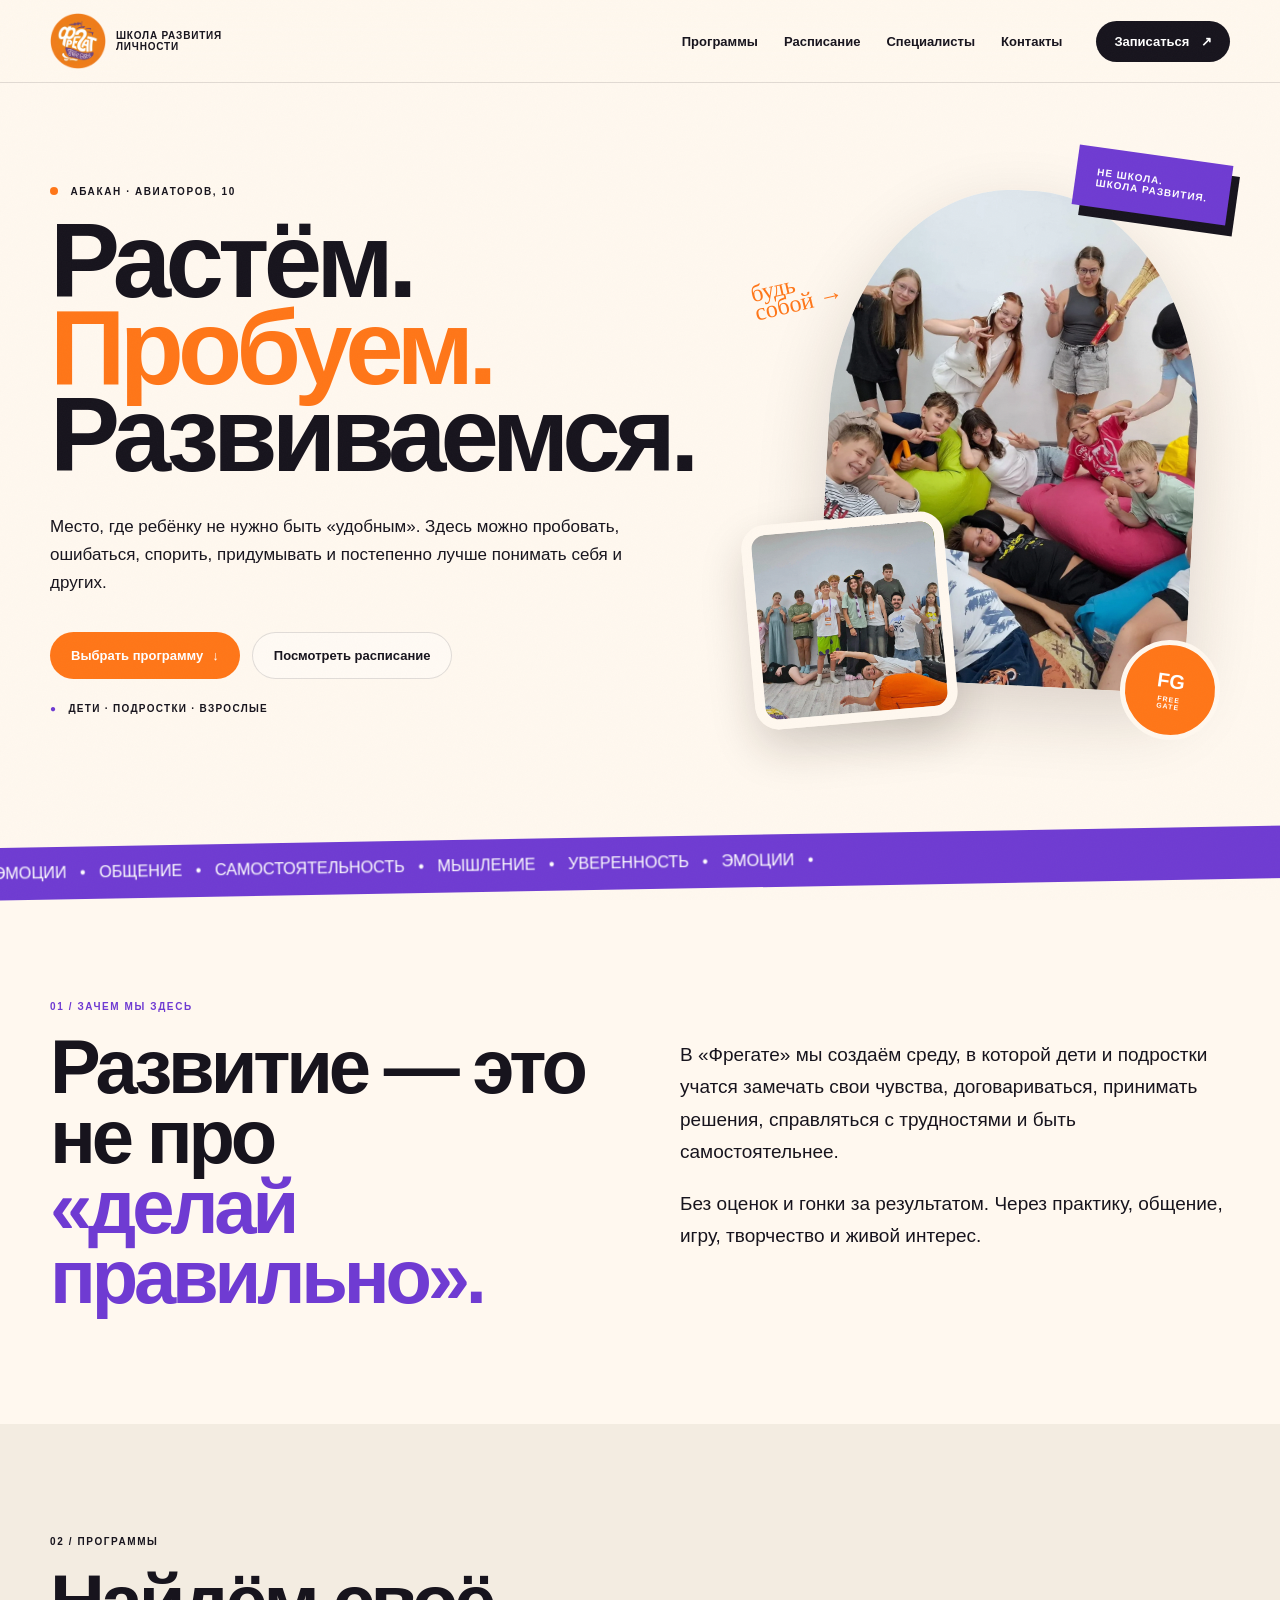
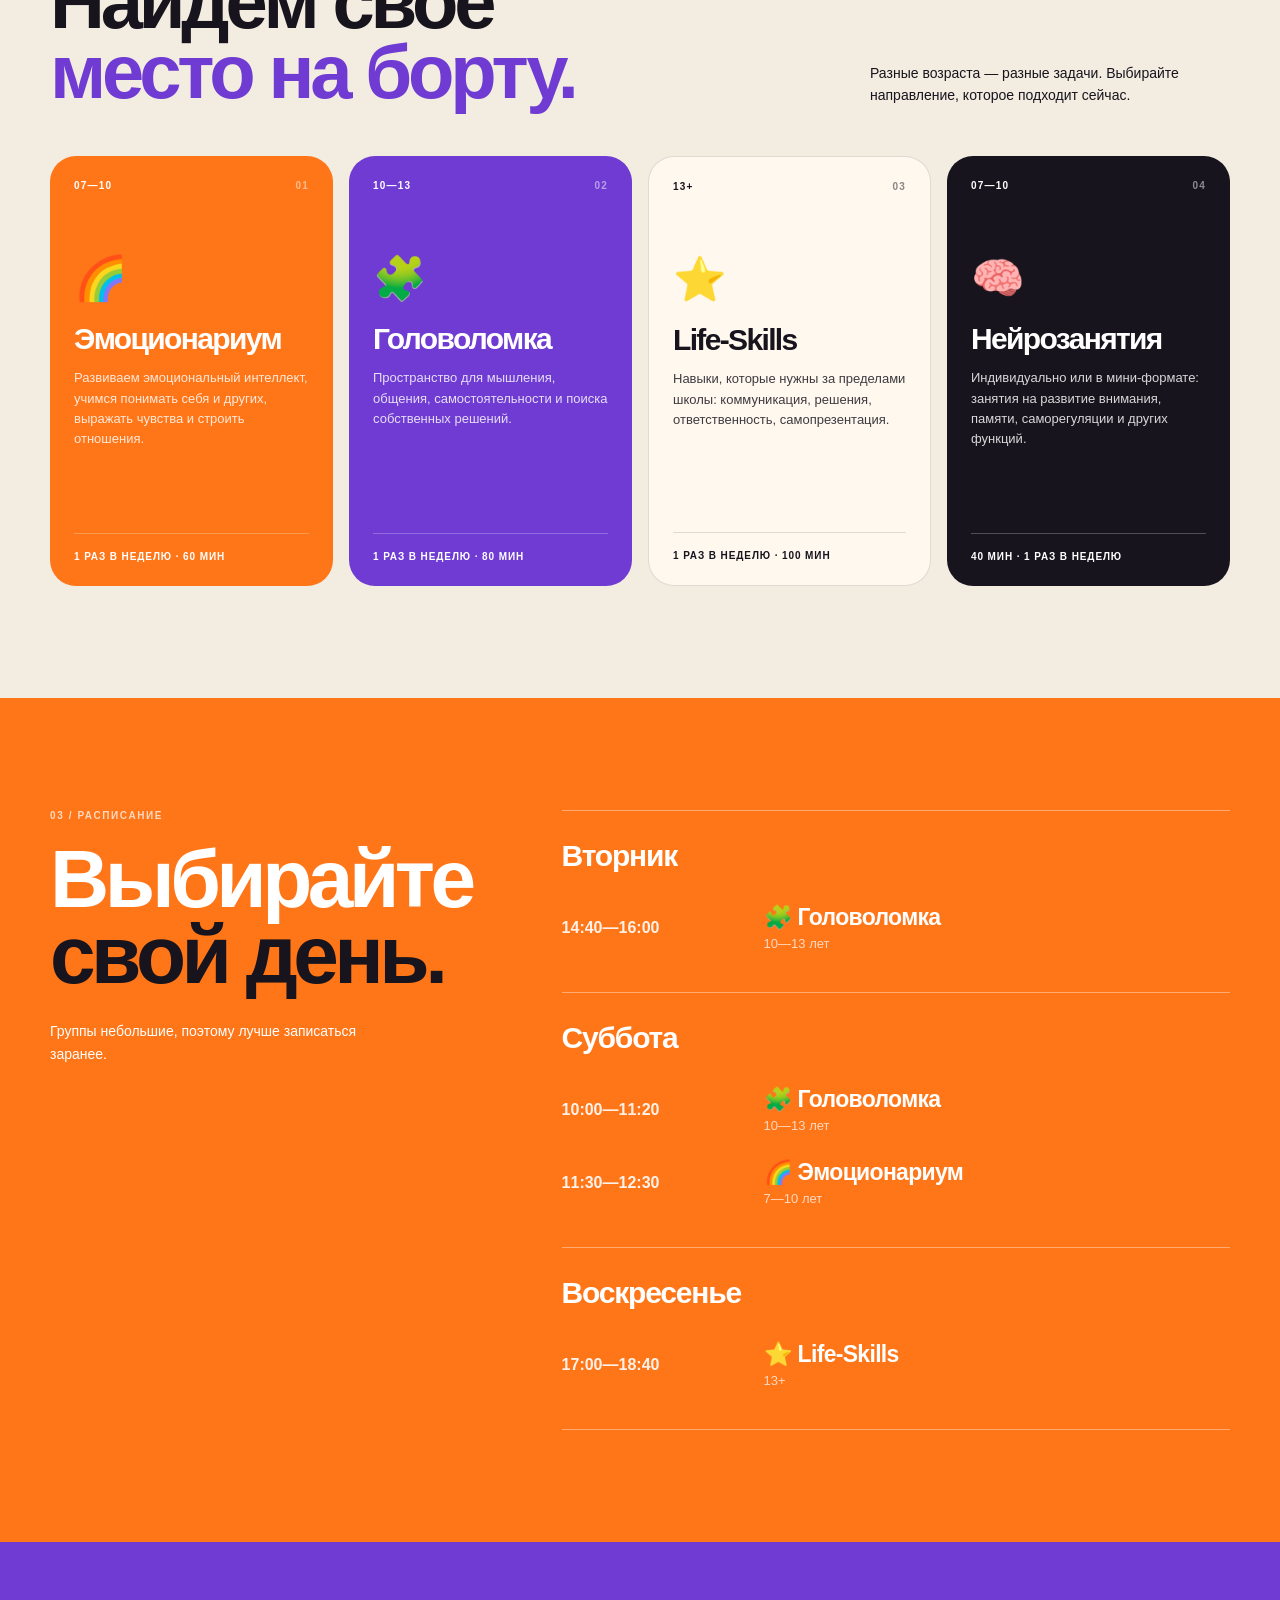
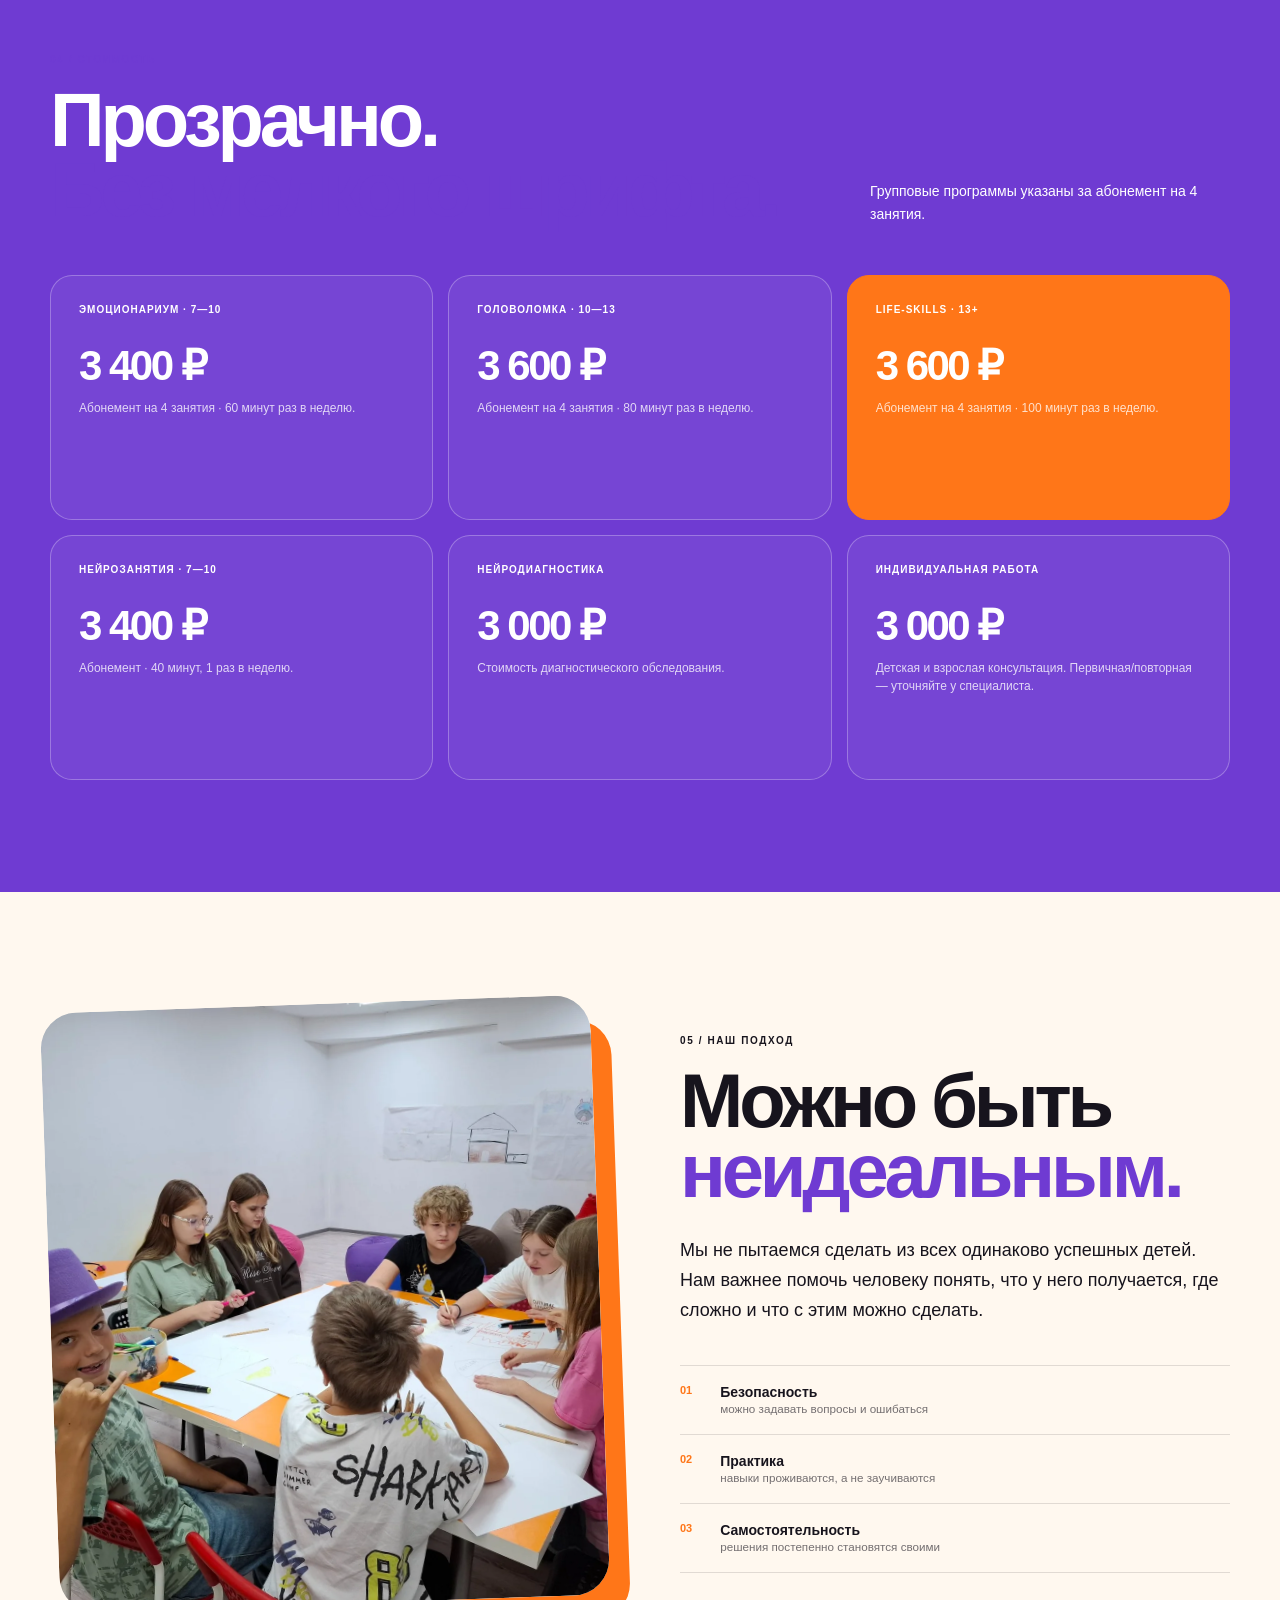
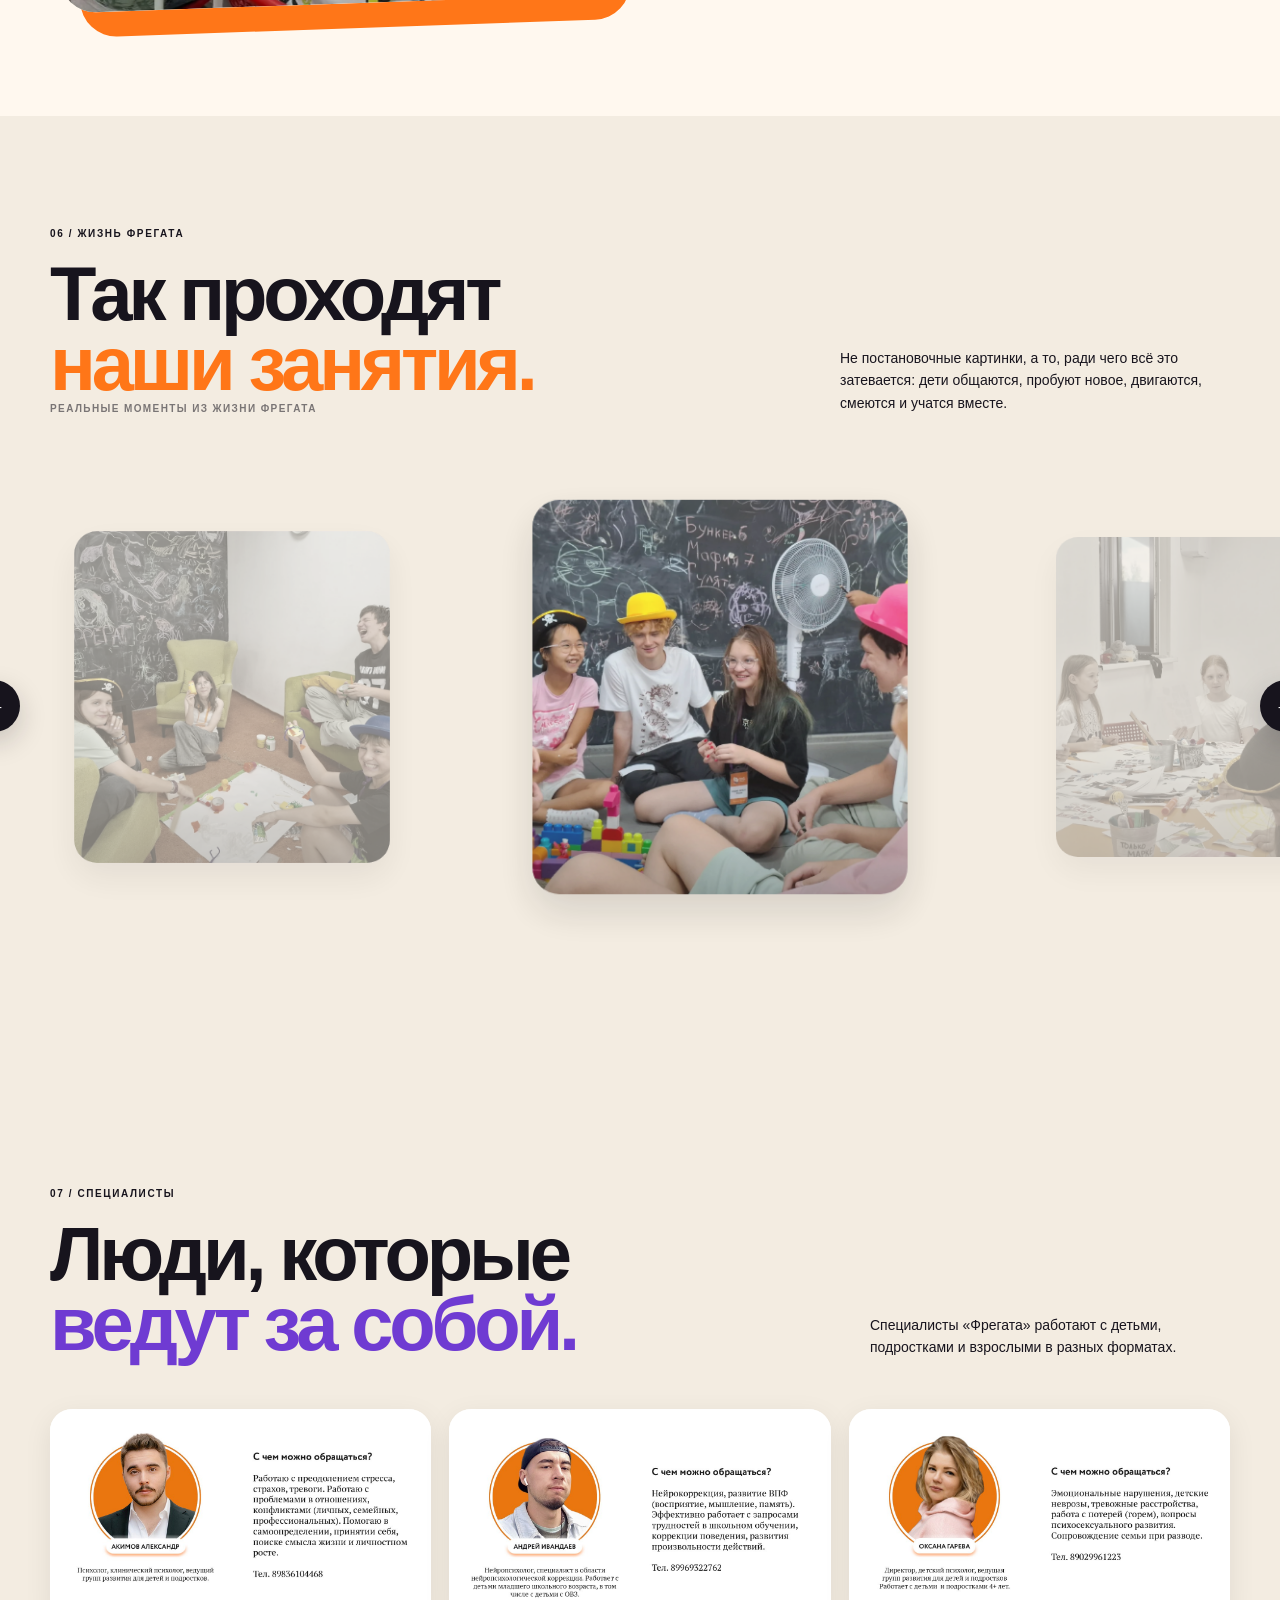
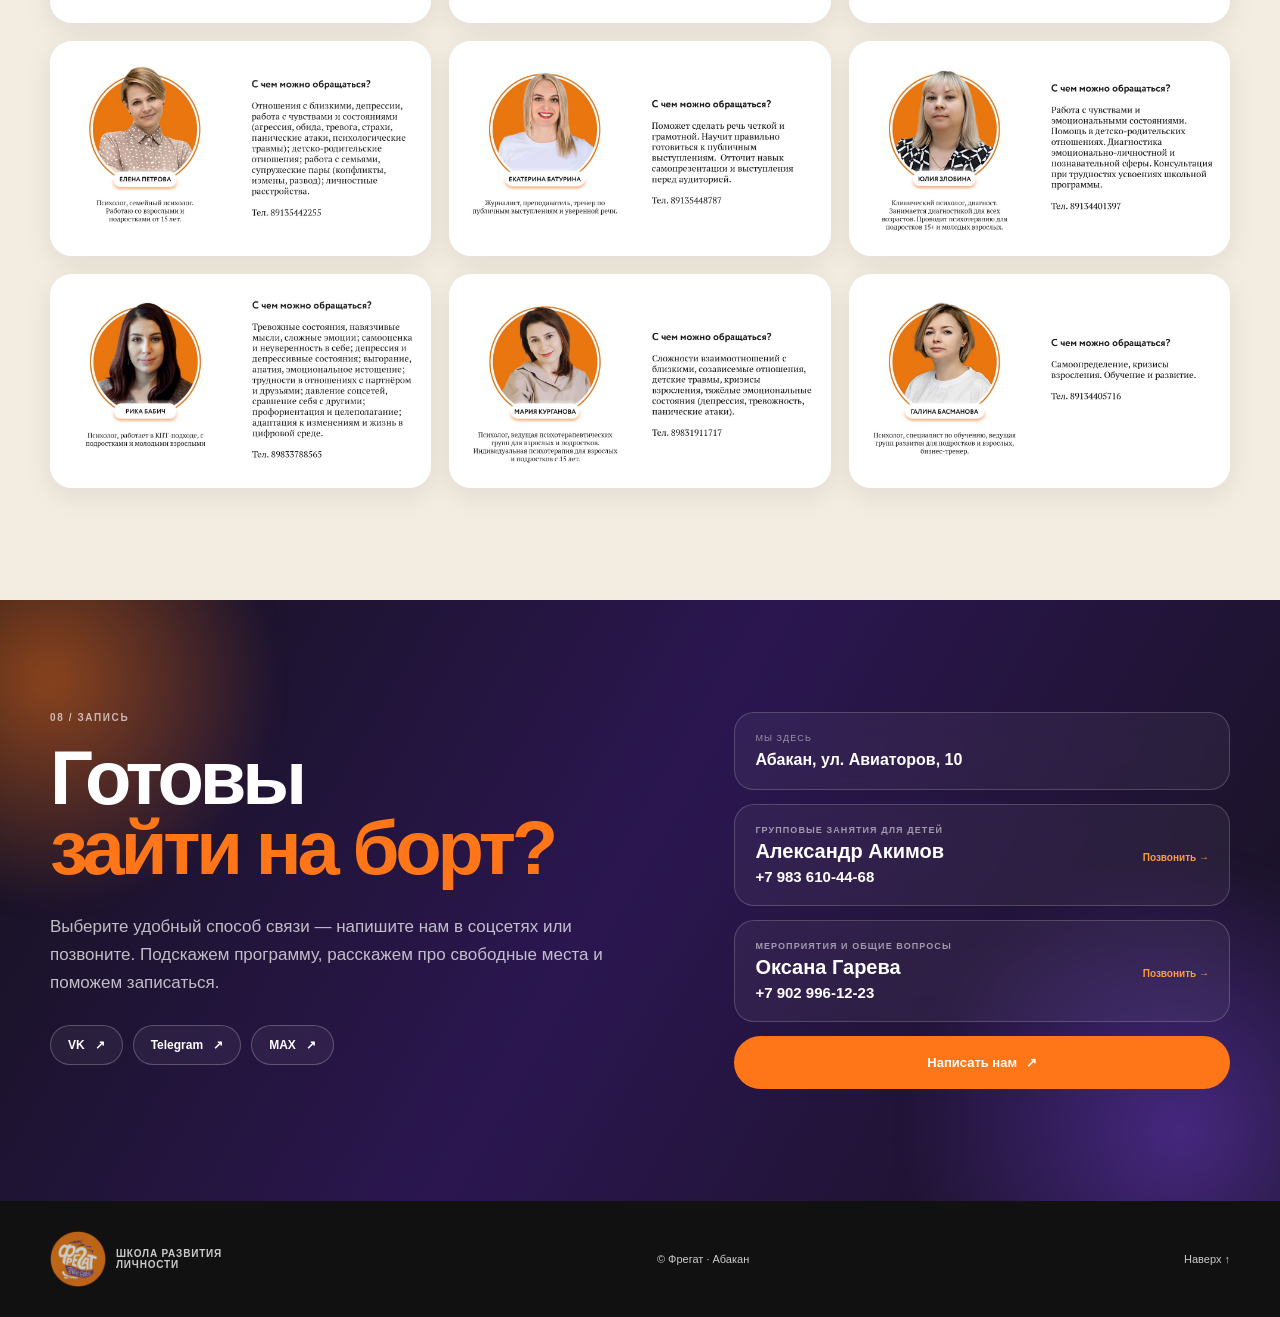
==== commit 0bdd8a25: "Add files via upload" ====
--- a/index.html
+++ b/index.html
@@ -170,14 +170,13 @@
       </div>
       <div>
         <p>Не постановочные картинки, а то, ради чего всё это затевается: дети общаются, пробуют новое, двигаются, смеются и учатся вместе.</p>
-        <div class="life-controls" aria-label="Управление фотографиями">
-          <button class="life-btn life-prev" type="button" aria-label="Предыдущие фотографии">←</button>
-          <button class="life-btn life-next" type="button" aria-label="Следующие фотографии">→</button>
-        </div>
+
       </div>
     </div>
   </div>
   <div class="life-viewport">
+    <button class="life-side-btn life-side-prev life-prev" type="button" aria-label="Предыдущая фотография">←</button>
+    <button class="life-side-btn life-side-next life-next" type="button" aria-label="Следующая фотография">→</button>
     <div class="life-track" tabindex="0" aria-label="Фотографии с занятий Фрегата">
       <figure class="life-card"><img src="assets/life-01.webp" alt="Момент с занятия во Фрегате" loading="lazy"></figure>
       <figure class="life-card"><img src="assets/life-02.webp" alt="Момент с занятия во Фрегате" loading="lazy"></figure>
--- a/style.css
+++ b/style.css
@@ -1,11 +1,7 @@
 :root{--orange:#ff7618;--orange2:#ff9b3d;--purple:#6f3bd2;--purple2:#a778ff;--ink:#17141d;--cream:#fff8ef;--paper:#f3ece1;--white:#fff;--line:rgba(23,20,29,.13)}
 *{box-sizing:border-box}html{scroll-behavior:smooth}body{margin:0;background:var(--cream);color:var(--ink);font-family:Arial,Helvetica,sans-serif;-webkit-font-smoothing:antialiased}a{color:inherit}.noise{position:fixed;inset:0;pointer-events:none;opacity:.025;z-index:30;background-image:url("data:image/svg+xml,%3Csvg xmlns='http://www.w3.org/2000/svg' width='180' height='180'%3E%3Cfilter id='n'%3E%3CfeTurbulence type='fractalNoise' baseFrequency='.8' numOctaves='3'/%3E%3C/filter%3E%3Crect width='100%25' height='100%25' filter='url(%23n)'/%3E%3C/svg%3E")}.container{width:min(1180px,calc(100% - 48px));margin:0 auto}.header{position:sticky;top:0;z-index:20;background:rgba(255,248,239,.94);backdrop-filter:blur(18px);border-bottom:1px solid var(--line)}.nav{height:82px;display:flex;align-items:center;gap:34px;position:relative}.brand{display:flex;align-items:center;gap:10px;text-decoration:none;font-size:10px;line-height:1.15;font-weight:800;text-transform:uppercase;letter-spacing:.08em;white-space:nowrap}.brand img{width:56px;height:56px;object-fit:contain}.nav nav{display:flex;align-items:center;gap:26px;margin-left:auto}.nav nav a,.nav-cta{font-size:13px;font-weight:800;text-decoration:none}.nav nav a{transition:.2s}.nav nav a:hover{color:var(--orange)}.nav-cta{background:var(--ink);color:#fff;border-radius:999px;padding:13px 18px}.nav-cta span{margin-left:8px}.burger{display:none;background:none;border:0;font-size:25px;cursor:pointer}.hero{padding:72px 0 92px;overflow:hidden}.hero-grid{display:grid;grid-template-columns:1.02fr .98fr;gap:54px;align-items:center}.eyebrow{font-size:10px;font-weight:900;text-transform:uppercase;letter-spacing:.16em;margin-bottom:20px}.eyebrow i{display:inline-block;width:8px;height:8px;border-radius:50%;background:var(--orange);margin-right:8px}.purple-text{color:var(--purple)}h1,h2,h3{font-family:Arial,Helvetica,sans-serif;letter-spacing:-.055em}h1{font-size:clamp(64px,8.2vw,112px);line-height:.83;margin:0;font-weight:900}h1 em{font-style:normal;color:var(--orange)}.lead{font-size:17px;line-height:1.65;max-width:580px;margin:35px 0}.hero-actions{display:flex;gap:12px;flex-wrap:wrap}.button{display:inline-flex;align-items:center;justify-content:center;text-decoration:none;border-radius:999px;padding:15px 21px;font-size:13px;font-weight:900;cursor:pointer}.button span{margin-left:9px}.button-orange{background:var(--orange);color:#fff}.button-ghost{border:1px solid var(--line);background:rgba(255,255,255,.35)}.button-orange:hover{background:#ef6510;transform:translateY(-2px)}.hero-note{margin-top:24px;font-size:10px;font-weight:900;text-transform:uppercase;letter-spacing:.13em}.hero-note span{color:var(--purple);margin-right:7px}.hero-visual{height:590px;position:relative}.photo-main{position:absolute;right:5%;top:35px;width:78%;height:495px;border-radius:48% 48% 9% 9%;overflow:hidden;transform:rotate(3deg);box-shadow:0 25px 70px rgba(35,24,16,.16)}.photo-main img{width:100%;height:100%;object-fit:cover}.photo-small{position:absolute;left:0;bottom:22px;width:43%;height:205px;border:10px solid var(--cream);border-radius:24px;overflow:hidden;box-shadow:0 20px 45px rgba(35,24,16,.18);transform:rotate(-5deg)}.photo-small img{width:100%;height:100%;object-fit:cover}.sticker{position:absolute;z-index:3;right:-2%;top:0;padding:19px 21px;font-size:10px;line-height:1.1;font-weight:900;letter-spacing:.1em;transform:rotate(8deg);box-shadow:8px 10px 0 var(--ink)}.sticker.purple{background:var(--purple);color:#fff}.scribble{position:absolute;z-index:3;left:1%;top:120px;color:var(--orange);font-family:cursive;font-size:24px;line-height:.8;transform:rotate(-13deg)}.circle-mark{position:absolute;z-index:3;right:0;bottom:5px;width:100px;height:100px;border-radius:50%;background:var(--orange);color:#fff;display:grid;place-content:center;text-align:center;font-weight:900;font-size:20px;line-height:1;transform:rotate(8deg);border:5px solid var(--cream)}.circle-mark small{font-size:7px;letter-spacing:.15em;margin-top:5px}.marquee{overflow:hidden;background:var(--purple);color:#fff;padding:17px 0;white-space:nowrap;transform:rotate(-1deg) scale(1.01)}.marquee div{display:inline-block;width:max-content;animation:marquee 30s linear infinite;will-change:transform}@keyframes marquee{0%{transform:translateX(100vw)}100%{transform:translateX(-100%)}}.section{padding:112px 0}.two-col{display:grid;grid-template-columns:1fr 1fr;gap:80px}.intro h2,.section-head h2,.schedule h2,.philosophy h2,.contacts h2{font-size:clamp(46px,6vw,76px);line-height:.92;margin:0}.intro h2 span,.section-head h2 span,.schedule h2 span,.philosophy h2 span,.contacts h2 span{color:var(--purple)}.intro-text{font-size:19px;line-height:1.7;padding-top:38px}.intro-text p{margin:0 0 20px}.programs{background:var(--paper)}.section-head{display:flex;justify-content:space-between;gap:50px;align-items:end;margin-bottom:50px}.section-head>p{max-width:360px;line-height:1.6;font-size:14px;margin:0}.program-grid{display:grid;grid-template-columns:repeat(4,1fr);gap:16px}.program-card{min-height:430px;padding:24px;border-radius:26px;display:flex;flex-direction:column;transition:.25s}.program-card:hover{transform:translateY(-7px)}.program-card.orange{background:var(--orange);color:#fff}.program-card.purple{background:var(--purple);color:#fff}.program-card.cream{background:var(--cream);border:1px solid var(--line)}.program-card.dark{background:var(--ink);color:#fff}.card-top{display:flex;justify-content:space-between;font-size:10px;font-weight:900;letter-spacing:.12em}.card-top b{opacity:.5}.program-icon{font-size:43px;margin:62px 0 18px}.program-card h3{font-size:30px;margin:0}.program-card p{font-size:13px;line-height:1.55;margin:12px 0 25px;opacity:.83}.card-foot{font-size:10px;text-transform:uppercase;font-weight:900;letter-spacing:.09em;margin-top:auto;padding-top:17px;border-top:1px solid rgba(255,255,255,.25)}.cream .card-foot{border-color:var(--line)}.schedule{background:var(--orange);color:#fff}.schedule-wrap{display:grid;grid-template-columns:.75fr 1.25fr;gap:90px}.schedule-title h2{font-size:clamp(54px,6.5vw,82px)}.schedule h2 span{color:var(--ink)}.schedule .eyebrow{color:rgba(255,255,255,.72)}.schedule-title p{font-size:14px;line-height:1.6;max-width:320px;margin-top:28px}.days{border-top:1px solid rgba(255,255,255,.38)}.day{padding:28px 0;border-bottom:1px solid rgba(255,255,255,.38)}.day-name{font-size:30px;font-weight:900;letter-spacing:-.04em;margin-bottom:18px}.slot{display:grid;grid-template-columns:190px 1fr;align-items:center;padding:13px 0;gap:12px}.slot time{font-size:16px;font-weight:800;opacity:.9}.slot b{font-size:23px;font-weight:900;letter-spacing:-.03em}.slot small{display:block;font-size:13px;margin-top:5px;opacity:.72}.price-section{background:var(--purple);color:#fff}.price-grid{display:grid;grid-template-columns:repeat(3,1fr);gap:15px}.price-card{padding:28px;border:1px solid rgba(255,255,255,.28);border-radius:22px;min-height:245px;display:flex;flex-direction:column;background:rgba(255,255,255,.05)}.price-card.featured{background:var(--orange);border-color:var(--orange)}.price-card span{font-size:10px;text-transform:uppercase;font-weight:900;letter-spacing:.1em}.price-card strong{font-size:42px;line-height:1;font-weight:900;letter-spacing:-.06em;margin:30px 0 12px}.price-card p{font-size:12px;line-height:1.5;opacity:.78;margin:0}.micro{font-size:11px;opacity:.65;margin-top:22px}.philosophy{background:var(--cream)}.philosophy-grid{display:grid;grid-template-columns:1fr 1fr;gap:80px;align-items:center}.chalk{height:600px;border-radius:36px;overflow:hidden;transform:rotate(-2deg);box-shadow:20px 25px 0 var(--orange)}.chalk img{width:100%;height:100%;object-fit:cover}.philosophy-copy>p{font-size:18px;line-height:1.65;max-width:540px;margin:30px 0 40px}.principles{border-top:1px solid var(--line)}.principles>div{display:flex;gap:28px;padding:18px 0;border-bottom:1px solid var(--line)}.principles b{font-size:11px;color:var(--orange)}.principles span{font-weight:900;font-size:14px}.principles small{font-weight:500;opacity:.6}.team{background:var(--paper)}.team-grid{display:grid;grid-template-columns:repeat(3,1fr);gap:18px}.team-photo{background:#fff;border-radius:22px;overflow:hidden;box-shadow:0 8px 28px rgba(23,20,29,.08)}.team-photo img{width:100%;height:auto;display:block}.contacts{position:relative;overflow:hidden;background:linear-gradient(120deg,#15121d 0%,#2b1650 48%,#17121f 100%);color:#fff}.contact-glow{position:absolute;border-radius:50%;filter:blur(12px);pointer-events:none}.glow-one{width:460px;height:460px;background:radial-gradient(circle,rgba(255,118,24,.5),rgba(255,118,24,0) 70%);left:-180px;top:-150px}.glow-two{width:560px;height:560px;background:radial-gradient(circle,rgba(111,59,210,.52),rgba(111,59,210,0) 70%);right:-180px;bottom:-210px}.contact-box{position:relative;z-index:1;display:grid;grid-template-columns:1fr .82fr;gap:80px}.contacts .eyebrow{color:rgba(255,255,255,.65)}.contacts h2 span{color:var(--orange)}.contacts p{max-width:580px;font-size:17px;line-height:1.65;margin-top:30px;color:rgba(255,255,255,.72)}.social-row{display:flex;gap:10px;flex-wrap:wrap;margin-top:28px}.social-row a{display:inline-flex;align-items:center;gap:10px;color:#fff;text-decoration:none;border:1px solid rgba(255,255,255,.23);border-radius:999px;padding:12px 17px;font-size:12px;font-weight:900;background:rgba(255,255,255,.05);backdrop-filter:blur(10px);transition:.2s}.social-row a:hover{background:rgba(255,255,255,.13);transform:translateY(-2px)}.contact-actions{display:flex;flex-direction:column;gap:14px}.address,.contact-person{border:1px solid rgba(255,255,255,.18);border-radius:20px;background:rgba(255,255,255,.05);backdrop-filter:blur(12px)}.address{padding:20px}.address small{display:block;text-transform:uppercase;font-size:9px;letter-spacing:.12em;opacity:.5;margin-bottom:8px}.address b{font-size:16px}.contact-person{display:grid;grid-template-columns:1fr auto;gap:5px 16px;padding:20px;text-decoration:none;color:#fff;transition:.2s}.contact-person:hover{transform:translateY(-3px);border-color:rgba(255,118,24,.7);background:rgba(255,255,255,.09)}.contact-person .person-label{grid-column:1/-1;text-transform:uppercase;letter-spacing:.12em;font-size:9px;color:rgba(255,255,255,.55);font-weight:900}.contact-person strong{font-size:20px}.contact-person b{font-size:15px;align-self:center}.contact-person em{grid-column:2;grid-row:2;font-size:10px;color:var(--orange2);font-style:normal;font-weight:900;align-self:end}.button.big{padding:19px}.footer{background:#111;color:#fff;padding:30px 0}.footer-row{display:flex;align-items:center;justify-content:space-between;gap:20px;font-size:11px;opacity:.78}.footer .brand{color:#fff}.footer a{text-decoration:none}
-/* Новая фотолента «Жизнь Фрегата» */
-.life{background:var(--paper);overflow:hidden}.life-head{display:flex;justify-content:space-between;align-items:end;gap:30px;margin-bottom:42px}.life-head h2{font-size:clamp(46px,6vw,76px);line-height:.92;margin:0;letter-spacing:-.055em}.life-head h2 span{color:var(--orange)}.life-head p{max-width:390px;font-size:14px;line-height:1.6;margin:0}.life-controls{display:flex;gap:10px;margin-top:24px}.life-btn{width:48px;height:48px;border:1px solid var(--line);border-radius:50%;background:var(--cream);font-size:22px;cursor:pointer;transition:.2s}.life-btn:hover{background:var(--orange);color:#fff;border-color:var(--orange);transform:translateY(-2px)}.life-viewport{overflow:hidden;margin-left:calc((100vw - min(1180px,calc(100vw - 48px)))/-2);margin-right:calc((100vw - min(1180px,calc(100vw - 48px)))/-2);padding:8px 0 22px}.life-track{display:flex;gap:16px;overflow-x:auto;scroll-snap-type:none;scroll-behavior:smooth;padding:48px max(24px,calc((100vw - 1180px)/2));scrollbar-width:none;cursor:grab;overscroll-behavior-x:contain}.life-track::-webkit-scrollbar{display:none}.life-track.dragging{cursor:grabbing;scroll-behavior:auto;user-select:none}.life-card{flex:0 0 min(360px,30vw);height:390px;border-radius:28px;overflow:hidden;position:relative;background:#ddd;box-shadow:0 18px 42px rgba(23,20,29,.14);transform:scale(var(--card-scale,.88));opacity:var(--card-opacity,.62);transform-origin:center center;will-change:transform,opacity;transition:transform .45s cubic-bezier(.22,.61,.36,1),opacity .45s ease,box-shadow .45s ease}.life-card img{width:100%;height:100%;object-fit:cover;display:block}.life-card::after{content:"";position:absolute;inset:auto 0 0;height:35%;background:linear-gradient(to top,rgba(0,0,0,.3),transparent);pointer-events:none}.life-count{font-size:10px;text-transform:uppercase;letter-spacing:.14em;font-weight:900;opacity:.55;margin-top:4px}
-@media(max-width:900px){.container{width:min(100% - 36px,1180px)}.nav nav,.nav-cta{display:none}.burger{display:block;margin-left:auto}.nav nav.open{display:flex;position:absolute;top:82px;left:0;right:0;background:rgba(255,248,239,.98);padding:20px 24px;flex-direction:column;gap:16px;border-bottom:1px solid var(--line);box-shadow:0 15px 30px rgba(0,0,0,.08)}.hero-grid,.two-col,.schedule-wrap,.philosophy-grid,.contact-box{grid-template-columns:1fr}.hero-visual{height:510px}.section{padding:82px 0}.section-head{display:block}.section-head>p{margin-top:20px}.program-grid{grid-template-columns:1fr 1fr}.price-grid{grid-template-columns:1fr 1fr}.team-grid{grid-template-columns:1fr 1fr}.life-head{display:block}.life-viewport{margin-left:-18px;margin-right:-18px}.life-card{flex-basis:58vw}.life-card{height:390px}.life-track{padding-left:18px;padding-right:18px}.life-controls{margin-top:20px}}
-@media(max-width:600px){.container{width:calc(100% - 28px)}.nav{height:70px}.brand img{width:47px;height:47px}.nav nav.open{top:70px}.hero{padding:48px 0 60px}.hero-grid{gap:24px}h1{font-size:62px}.lead{font-size:15px;margin:28px 0}.hero-visual{height:395px}.photo-main{height:320px;width:82%;right:3%;top:25px}.photo-small{height:145px;width:45%;bottom:15px}.sticker{font-size:8px;padding:14px}.circle-mark{width:76px;height:76px;font-size:15px}.section{padding:65px 0}.intro h2,.section-head h2,.schedule h2,.philosophy h2,.contacts h2{font-size:50px}.program-grid,.price-grid,.team-grid{grid-template-columns:1fr}.program-card{min-height:350px}.program-icon{margin-top:45px}.day-name{font-size:26px}.slot{grid-template-columns:112px 1fr;gap:10px}.slot time{font-size:12px}.slot b{font-size:17px}.slot small{font-size:11px}.chalk{height:380px}.contact-person{grid-template-columns:1fr}.contact-person b,.contact-person em{grid-column:1;grid-row:auto}.contact-person em{margin-top:4px}.social-row a{flex:1;justify-content:center}.footer-row{flex-wrap:wrap}.footer-row>span{order:3;width:100%}.life-head h2{font-size:50px}.life-card{flex-basis:78vw;height:360px}.life-track{gap:12px}}
+/* Жизнь Фрегата — 3 кадра с акцентом на центральный */
+.life{background:var(--paper);overflow:hidden}.life-head{display:flex;justify-content:space-between;align-items:end;gap:30px;margin-bottom:34px}.life-head h2{font-size:clamp(46px,6vw,76px);line-height:.92;margin:0;letter-spacing:-.055em}.life-head h2 span{color:var(--orange)}.life-head p{max-width:390px;font-size:14px;line-height:1.6;margin:0}.life-controls{display:flex;gap:10px;margin-top:24px}.life-btn{width:48px;height:48px;border:1px solid var(--line);border-radius:50%;background:var(--cream);font-size:22px;cursor:pointer;transition:.2s}.life-btn:hover{background:var(--orange);color:#fff;border-color:var(--orange);transform:translateY(-2px)}.life-viewport{position:relative;overflow:hidden;margin-left:calc((100vw - min(1180px,calc(100vw - 48px)))/-2);margin-right:calc((100vw - min(1180px,calc(100vw - 48px)))/-2);padding:28px 0 46px}.life-track{display:flex;gap:18px;width:max-content;padding:0;cursor:grab;touch-action:pan-y;user-select:none;will-change:transform}.life-track.dragging{cursor:grabbing}.life-card{flex:0 0 min(31vw,390px);height:410px;border-radius:28px;overflow:hidden;position:relative;background:#ddd;box-shadow:0 18px 42px rgba(23,20,29,.14);transform:scale(var(--card-scale,.78));opacity:var(--card-opacity,.38);transform-origin:center center;will-change:transform,opacity;transition:none}.life-card img{width:100%;height:100%;object-fit:cover;display:block;filter:saturate(var(--card-sat,.35));transition:none}.life-card::after{content:"";position:absolute;inset:auto 0 0;height:35%;background:linear-gradient(to top,rgba(0,0,0,.3),transparent);pointer-events:none}.life-count{font-size:10px;text-transform:uppercase;letter-spacing:.14em;font-weight:900;opacity:.55;margin-top:4px}.life-viewport>.life-side-btn{position:absolute;top:50%;transform:translateY(-50%);z-index:50;width:52px;height:52px;border:0;border-radius:50%;background:var(--ink);color:#fff;font-size:25px;line-height:1;cursor:pointer;box-shadow:0 10px 28px rgba(23,20,29,.2);transition:transform .2s,background .2s}.life-viewport>.life-side-btn:hover{background:var(--orange);transform:translateY(-50%) scale(1.06)}.life-side-prev{left:18px}.life-side-next{right:18px}
+@media(max-width:900px){.container{width:min(100% - 36px,1180px)}.nav nav,.nav-cta{display:none}.burger{display:block;margin-left:auto}.nav nav.open{display:flex;position:absolute;top:82px;left:0;right:0;background:rgba(255,248,239,.98);padding:20px 24px;flex-direction:column;gap:16px;border-bottom:1px solid var(--line);box-shadow:0 15px 30px rgba(0,0,0,.08)}.hero-grid,.two-col,.schedule-wrap,.philosophy-grid,.contact-box{grid-template-columns:1fr}.hero-visual{height:510px}.section{padding:82px 0}.section-head{display:block}.section-head>p{margin-top:20px}.program-grid{grid-template-columns:1fr 1fr}.price-grid{grid-template-columns:1fr 1fr}.team-grid{grid-template-columns:1fr 1fr}.life-head{display:block}.life-viewport{margin-left:-18px;margin-right:-18px;padding:22px 0 36px}.life-card{flex-basis:31vw;height:330px}.life-track{gap:10px}.life-controls{margin-top:20px}}
+@media(max-width:600px){.container{width:calc(100% - 28px)}.nav{height:70px}.brand img{width:47px;height:47px}.nav nav.open{top:70px}.hero{padding:48px 0 60px}.hero-grid{gap:24px}h1{font-size:62px}.lead{font-size:15px;margin:28px 0}.hero-visual{height:395px}.photo-main{height:320px;width:82%;right:3%;top:25px}.photo-small{height:145px;width:45%;bottom:15px}.sticker{font-size:8px;padding:14px}.circle-mark{width:76px;height:76px;font-size:15px}.section{padding:65px 0}.intro h2,.section-head h2,.schedule h2,.philosophy h2,.contacts h2{font-size:50px}.program-grid,.price-grid,.team-grid{grid-template-columns:1fr}.program-card{min-height:350px}.program-icon{margin-top:45px}.day-name{font-size:26px}.slot{grid-template-columns:112px 1fr;gap:10px}.slot time{font-size:12px}.slot b{font-size:17px}.slot small{font-size:11px}.chalk{height:380px}.contact-person{grid-template-columns:1fr}.contact-person b,.contact-person em{grid-column:1;grid-row:auto}.contact-person em{margin-top:4px}.social-row a{flex:1;justify-content:center}.footer-row{flex-wrap:wrap}.footer-row>span{order:3;width:100%}.life-head h2{font-size:50px}.life-viewport{padding:18px 0 32px}.life-card{flex-basis:31vw;height:300px;border-radius:18px}.life-track{gap:8px}.life-viewport>.life-side-btn{width:40px;height:40px;font-size:20px}.life-side-prev{left:8px}.life-side-next{right:8px}}
 
-/* Доработка фотоленты: мягкое движение и выраженный эффект центрального кадра */
-.life-track{touch-action:pan-y;user-select:none}
-.life-card{transition:transform .52s cubic-bezier(.22,.61,.36,1),opacity .52s ease,box-shadow .52s ease}
-.life-track.dragging .life-card{transition:none}
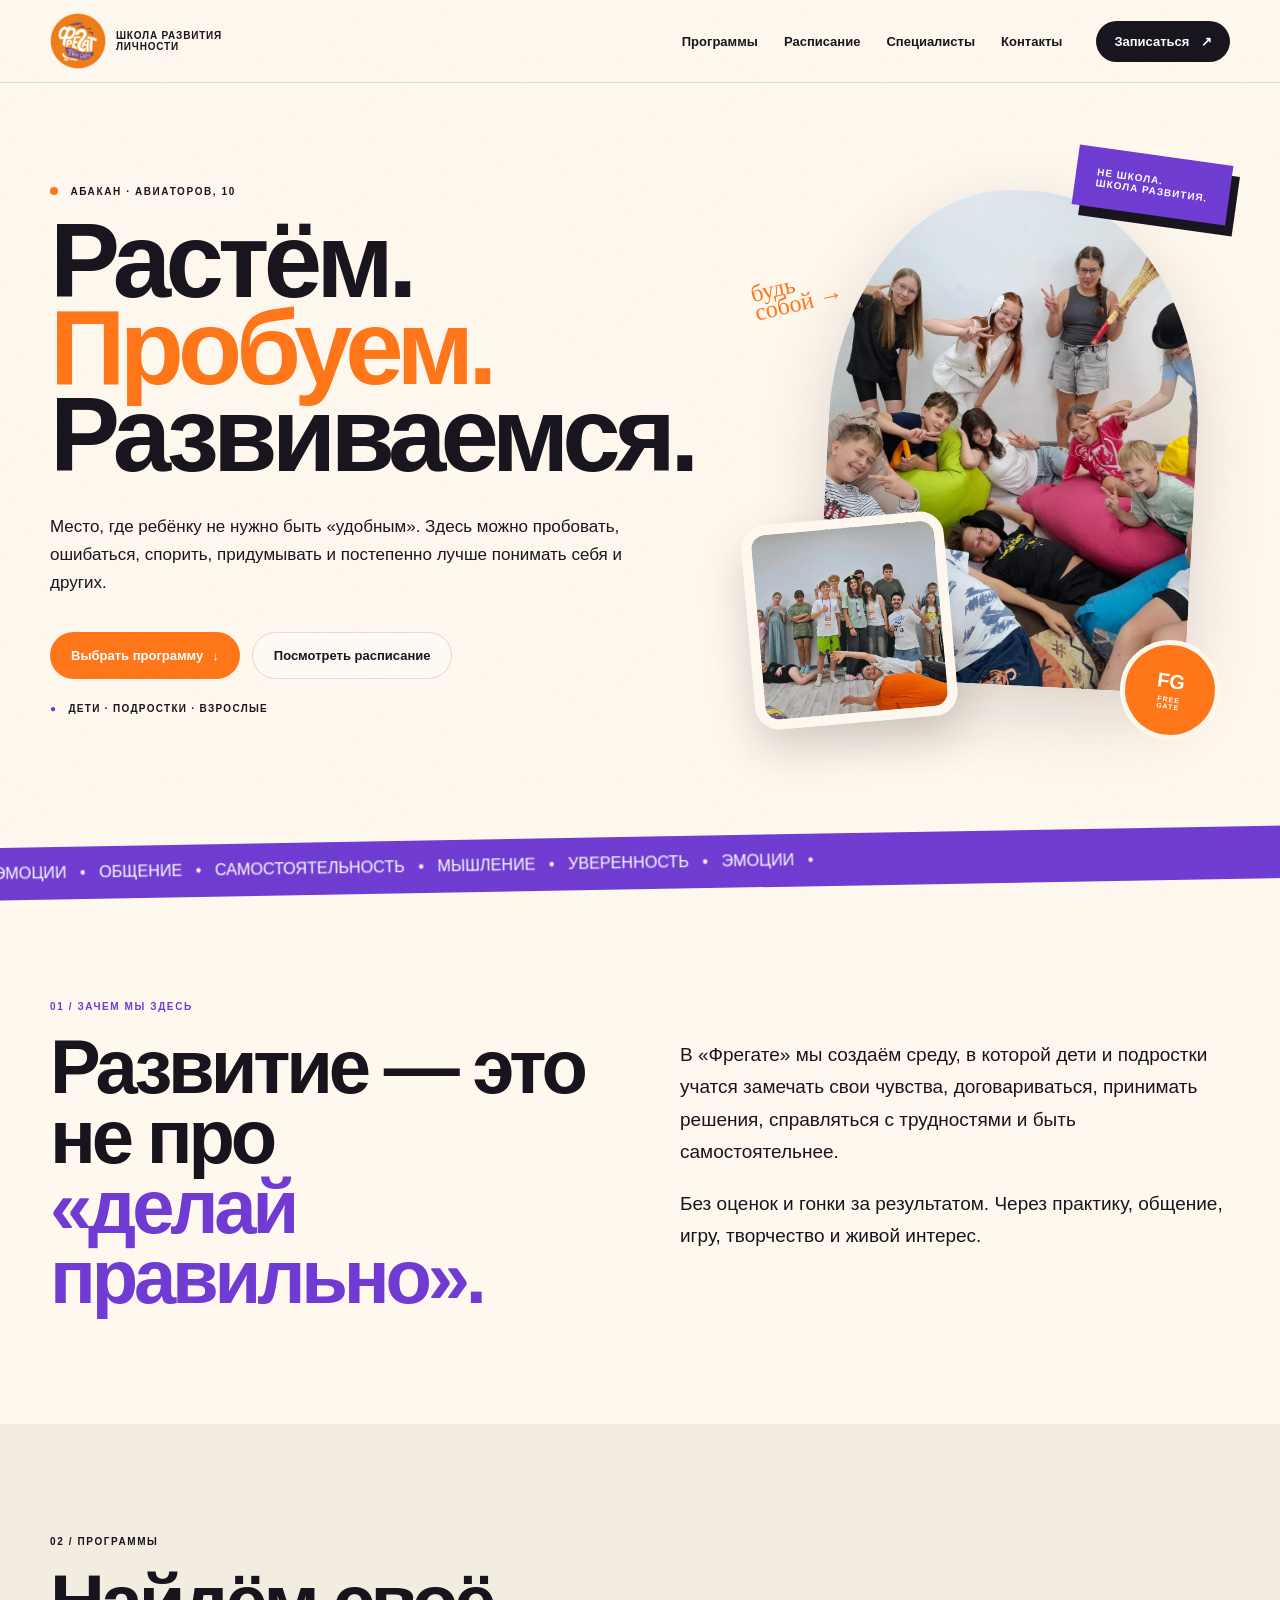
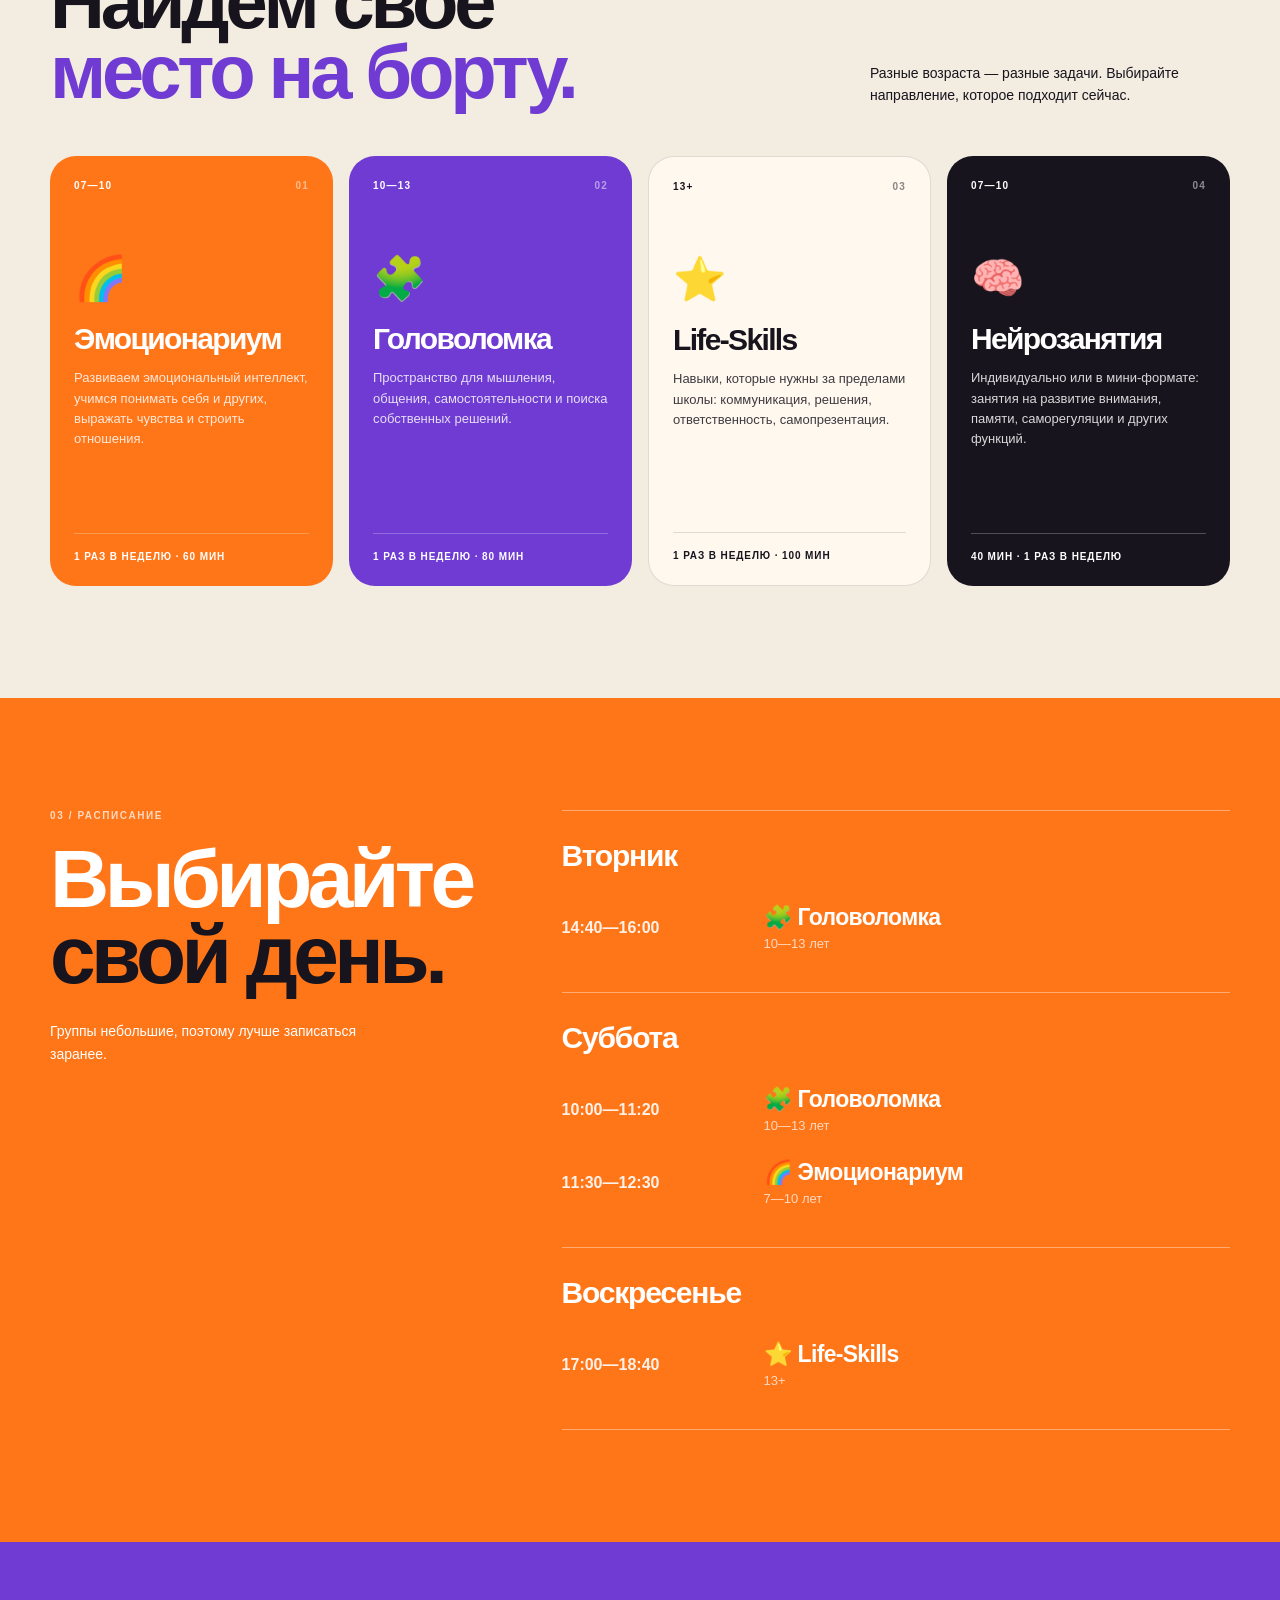
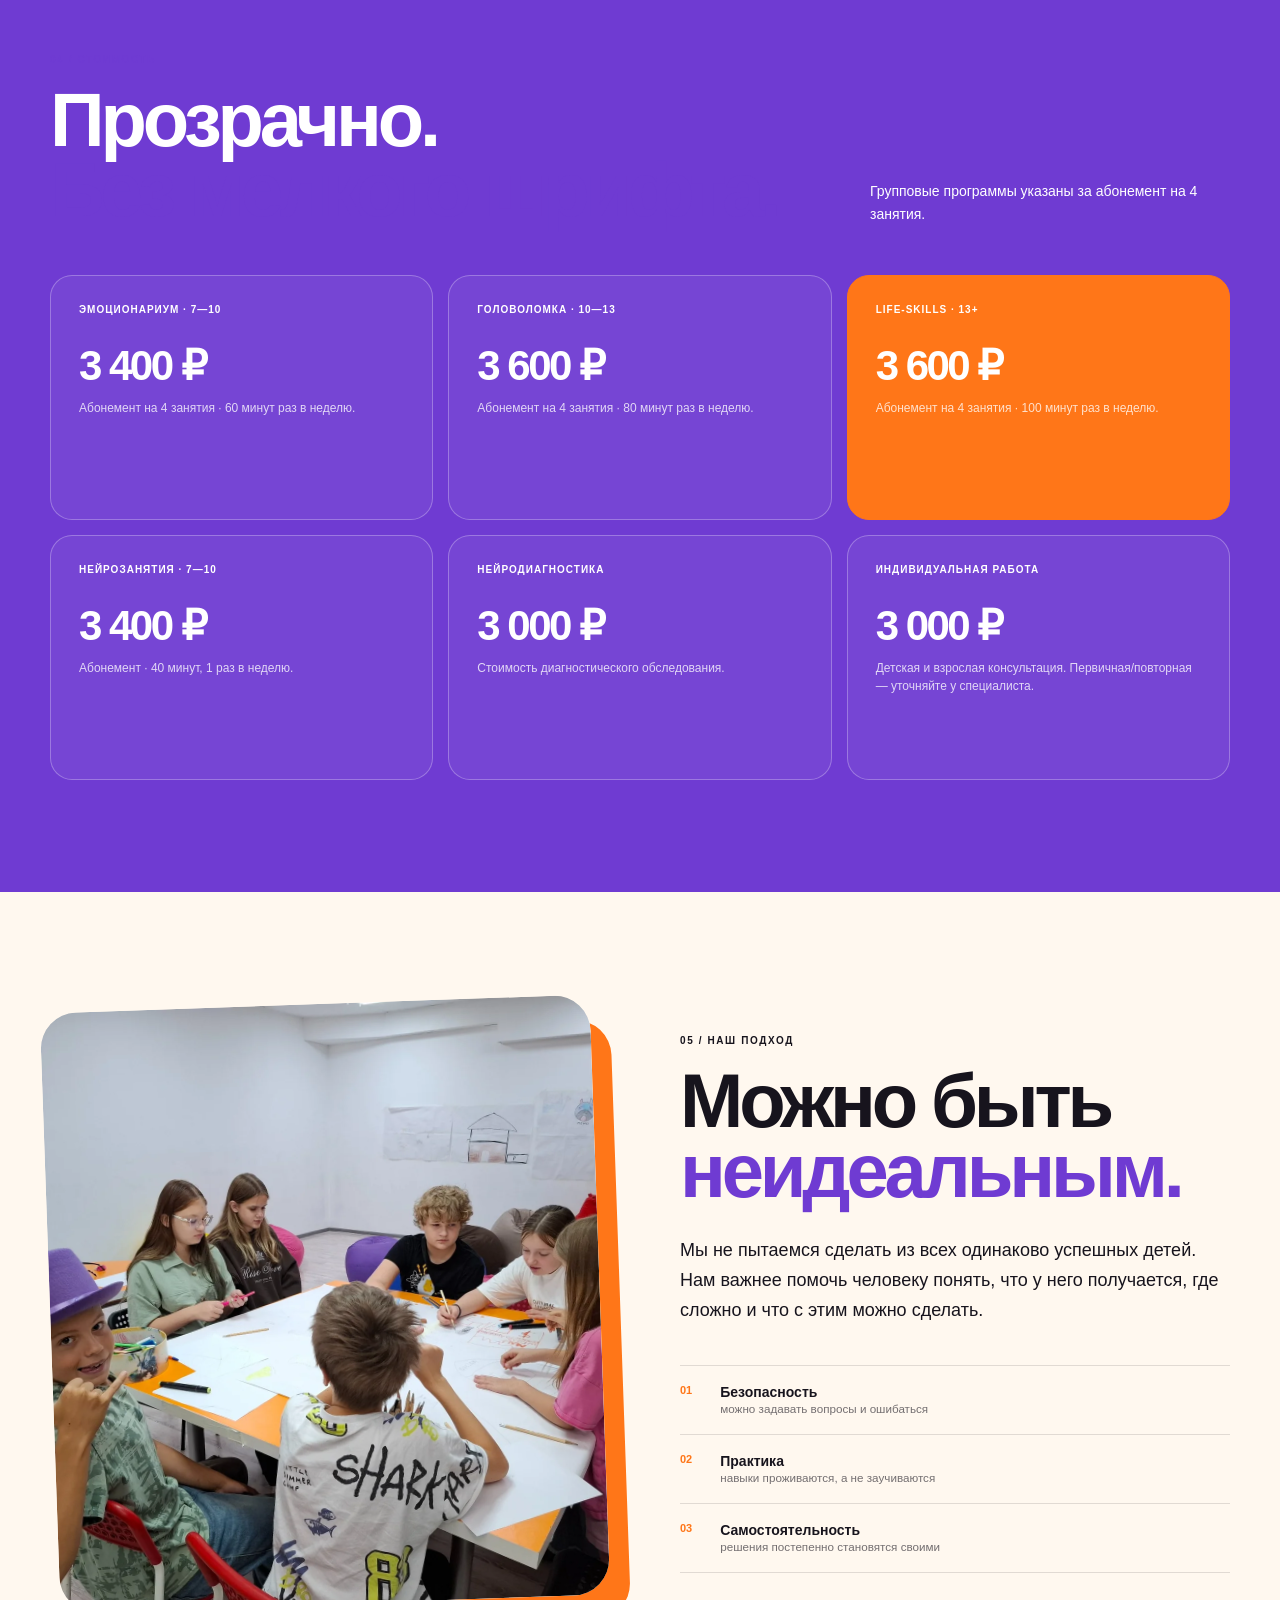
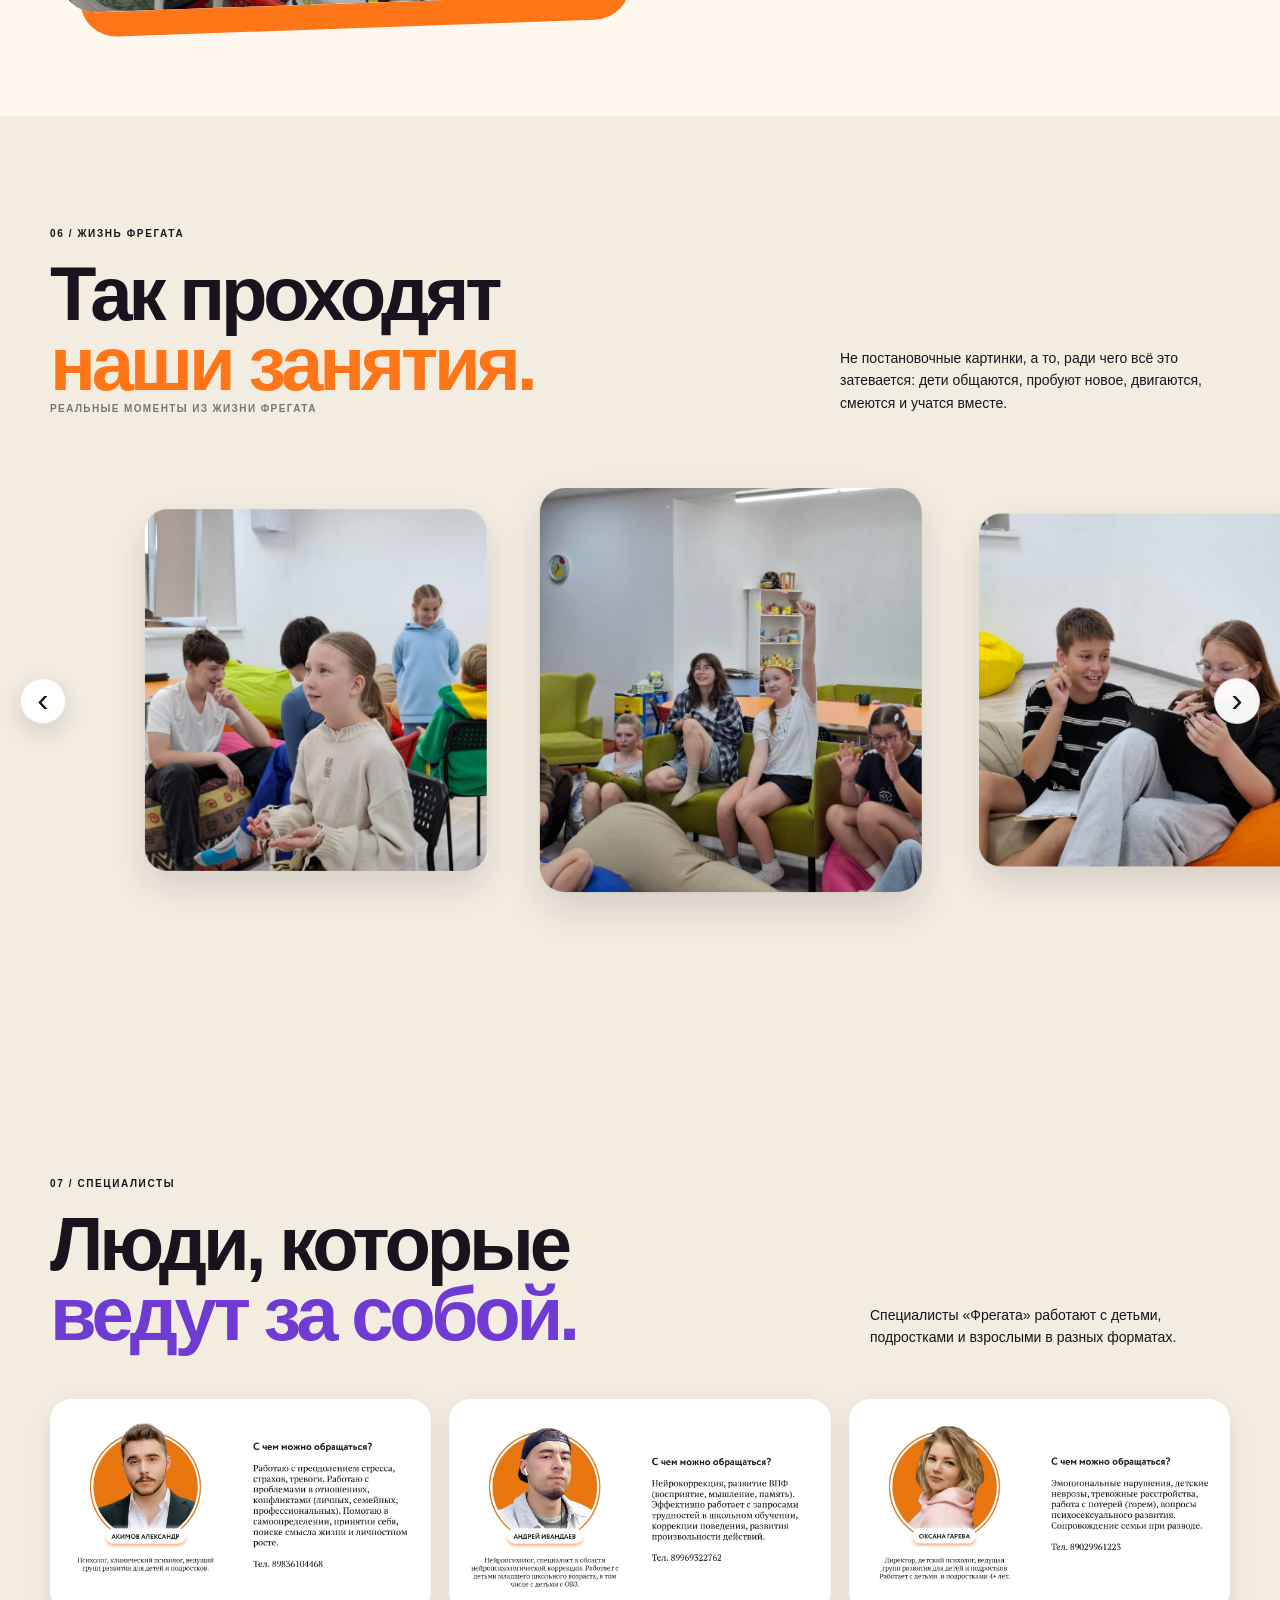
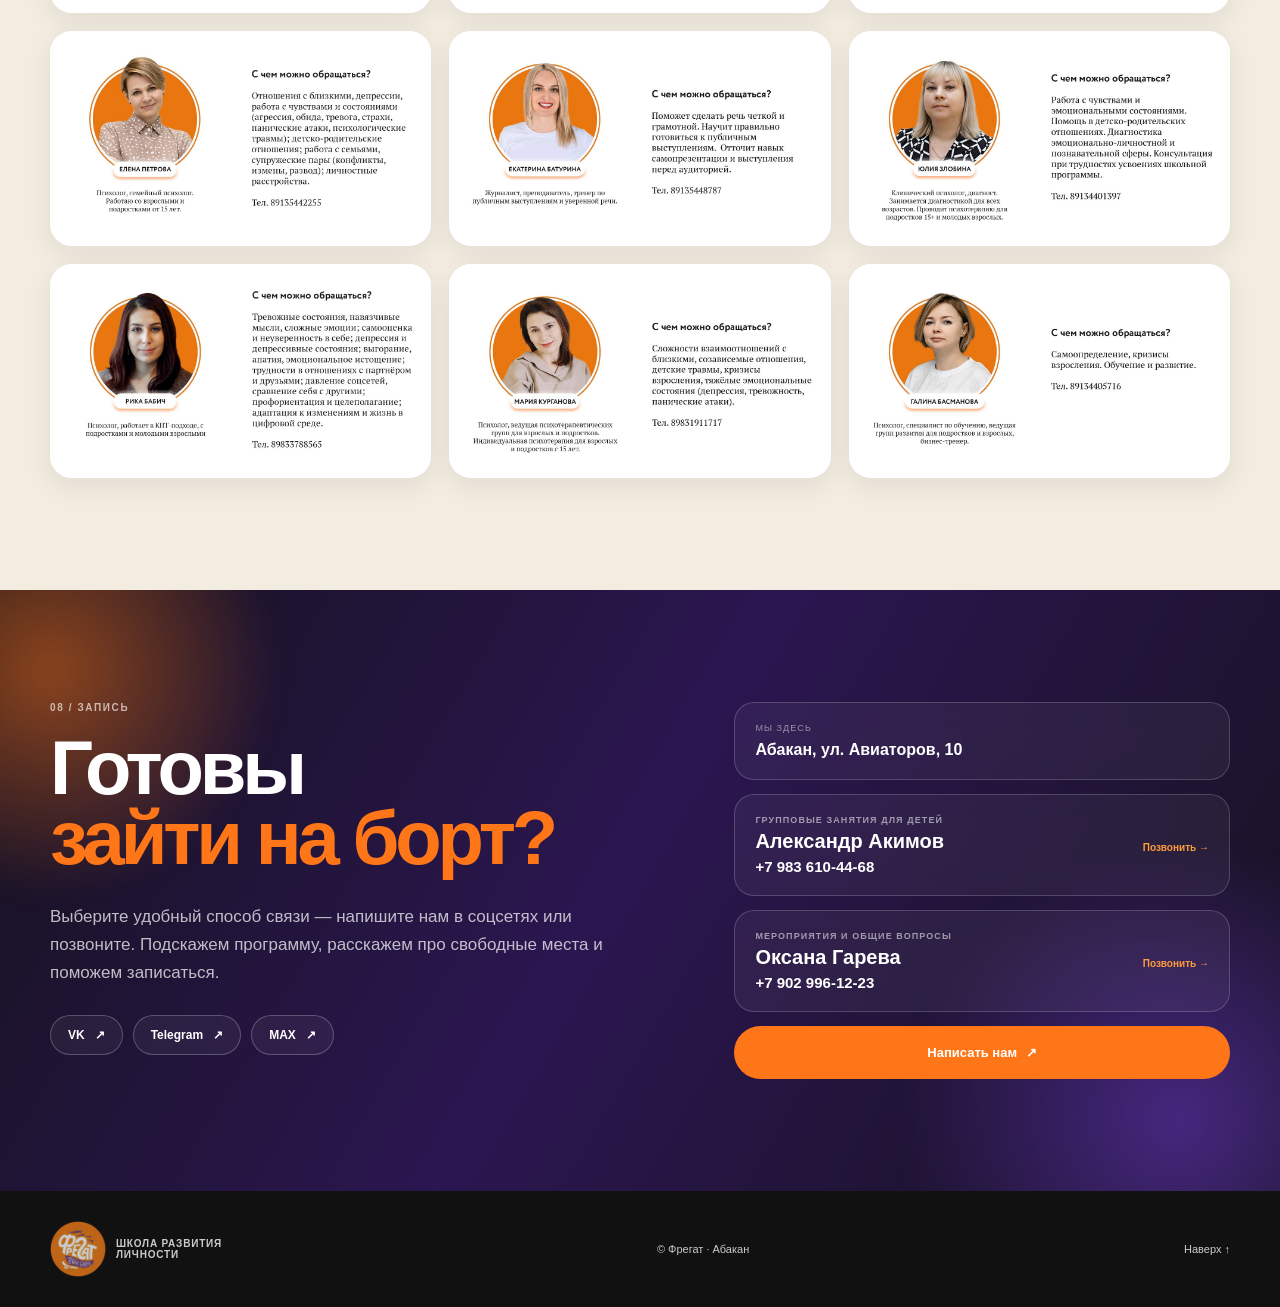
==== commit 182b3a99: "Add files via upload" ====
--- a/index.html
+++ b/index.html
@@ -175,8 +175,8 @@
     </div>
   </div>
   <div class="life-viewport">
-    <button class="life-side-btn life-side-prev life-prev" type="button" aria-label="Предыдущая фотография">←</button>
-    <button class="life-side-btn life-side-next life-next" type="button" aria-label="Следующая фотография">→</button>
+    <button class="life-side-btn life-side-prev life-prev" type="button" aria-label="Предыдущая фотография"><span aria-hidden="true">‹</span></button>
+    <button class="life-side-btn life-side-next life-next" type="button" aria-label="Следующая фотография"><span aria-hidden="true">›</span></button>
     <div class="life-track" tabindex="0" aria-label="Фотографии с занятий Фрегата">
       <figure class="life-card"><img src="assets/life-01.webp" alt="Момент с занятия во Фрегате" loading="lazy"></figure>
       <figure class="life-card"><img src="assets/life-02.webp" alt="Момент с занятия во Фрегате" loading="lazy"></figure>
--- a/style.css
+++ b/style.css
@@ -5,3 +5,92 @@
 @media(max-width:900px){.container{width:min(100% - 36px,1180px)}.nav nav,.nav-cta{display:none}.burger{display:block;margin-left:auto}.nav nav.open{display:flex;position:absolute;top:82px;left:0;right:0;background:rgba(255,248,239,.98);padding:20px 24px;flex-direction:column;gap:16px;border-bottom:1px solid var(--line);box-shadow:0 15px 30px rgba(0,0,0,.08)}.hero-grid,.two-col,.schedule-wrap,.philosophy-grid,.contact-box{grid-template-columns:1fr}.hero-visual{height:510px}.section{padding:82px 0}.section-head{display:block}.section-head>p{margin-top:20px}.program-grid{grid-template-columns:1fr 1fr}.price-grid{grid-template-columns:1fr 1fr}.team-grid{grid-template-columns:1fr 1fr}.life-head{display:block}.life-viewport{margin-left:-18px;margin-right:-18px;padding:22px 0 36px}.life-card{flex-basis:31vw;height:330px}.life-track{gap:10px}.life-controls{margin-top:20px}}
 @media(max-width:600px){.container{width:calc(100% - 28px)}.nav{height:70px}.brand img{width:47px;height:47px}.nav nav.open{top:70px}.hero{padding:48px 0 60px}.hero-grid{gap:24px}h1{font-size:62px}.lead{font-size:15px;margin:28px 0}.hero-visual{height:395px}.photo-main{height:320px;width:82%;right:3%;top:25px}.photo-small{height:145px;width:45%;bottom:15px}.sticker{font-size:8px;padding:14px}.circle-mark{width:76px;height:76px;font-size:15px}.section{padding:65px 0}.intro h2,.section-head h2,.schedule h2,.philosophy h2,.contacts h2{font-size:50px}.program-grid,.price-grid,.team-grid{grid-template-columns:1fr}.program-card{min-height:350px}.program-icon{margin-top:45px}.day-name{font-size:26px}.slot{grid-template-columns:112px 1fr;gap:10px}.slot time{font-size:12px}.slot b{font-size:17px}.slot small{font-size:11px}.chalk{height:380px}.contact-person{grid-template-columns:1fr}.contact-person b,.contact-person em{grid-column:1;grid-row:auto}.contact-person em{margin-top:4px}.social-row a{flex:1;justify-content:center}.footer-row{flex-wrap:wrap}.footer-row>span{order:3;width:100%}.life-head h2{font-size:50px}.life-viewport{padding:18px 0 32px}.life-card{flex-basis:31vw;height:300px;border-radius:18px}.life-track{gap:8px}.life-viewport>.life-side-btn{width:40px;height:40px;font-size:20px}.life-side-prev{left:8px}.life-side-next{right:8px}}
 
+
+/* FINAL CAROUSEL — clean, finite, centered, responsive */
+.life-viewport{
+  position:relative;
+  width:100vw;
+  left:50%;
+  transform:translateX(-50%);
+  margin:0;
+  padding:32px 0 54px;
+  overflow:hidden;
+}
+.life-track{
+  display:flex;
+  align-items:center;
+  gap:18px;
+  width:max-content;
+  padding:0;
+  margin:0;
+  cursor:grab;
+  touch-action:pan-y;
+  user-select:none;
+  will-change:transform;
+}
+.life-track.dragging{cursor:grabbing}
+.life-card{
+  flex:0 0 min(31vw,400px);
+  width:min(31vw,400px);
+  height:420px;
+  margin:0;
+  border-radius:26px;
+  overflow:hidden;
+  position:relative;
+  background:#ddd;
+  box-shadow:0 18px 42px rgba(23,20,29,.14);
+  transform:scale(var(--card-scale,.84));
+  opacity:1;
+  transform-origin:center center;
+  will-change:transform;
+  transition:transform .05s linear;
+}
+.life-card img{
+  width:100%;
+  height:100%;
+  object-fit:cover;
+  display:block;
+  filter:none;
+  transition:none;
+}
+.life-card::after{display:none}
+.life-viewport>.life-side-btn{
+  position:absolute;
+  top:50%;
+  transform:translateY(-50%);
+  z-index:100;
+  width:46px;
+  height:46px;
+  padding:0;
+  border:1px solid rgba(23,20,29,.10);
+  border-radius:50%;
+  background:rgba(255,255,255,.96);
+  color:var(--ink);
+  display:grid;
+  place-items:center;
+  font-size:34px;
+  line-height:1;
+  cursor:pointer;
+  box-shadow:0 8px 24px rgba(23,20,29,.14);
+  transition:transform .2s ease,opacity .2s ease,background .2s ease,color .2s ease;
+}
+.life-viewport>.life-side-btn span{display:block;margin-top:-4px;font-family:Arial,sans-serif;font-weight:300}
+.life-viewport>.life-side-btn:hover:not(:disabled){background:var(--orange);color:#fff;transform:translateY(-50%) scale(1.06)}
+.life-viewport>.life-side-btn:disabled{opacity:.28;cursor:default}
+.life-side-prev{left:20px}
+.life-side-next{right:20px}
+
+@media(max-width:900px){
+  .life-viewport{padding:22px 0 42px}
+  .life-track{gap:12px}
+  .life-card{flex-basis:56vw;width:56vw;height:350px;border-radius:22px}
+  .life-viewport>.life-side-btn{width:42px;height:42px;font-size:31px}
+  .life-side-prev{left:10px}.life-side-next{right:10px}
+}
+@media(max-width:600px){
+  .life-viewport{padding:18px 0 34px}
+  .life-track{gap:10px}
+  .life-card{flex-basis:64vw;width:64vw;height:300px;border-radius:18px}
+  .life-viewport>.life-side-btn{width:38px;height:38px;font-size:28px}
+  .life-side-prev{left:7px}.life-side-next{right:7px}
+}
